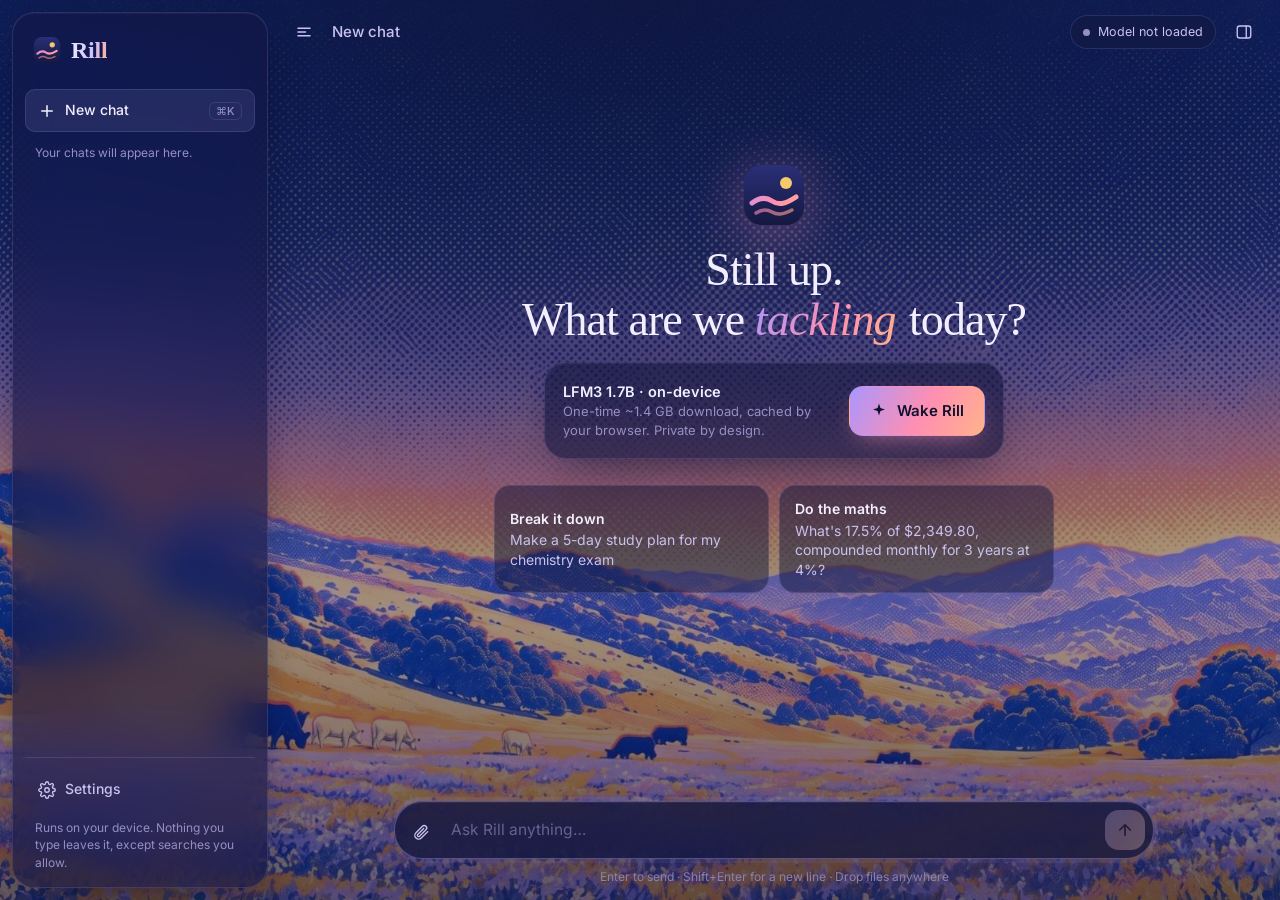
==== index.html @ d11c6b51 "Add Rill: on-device LFM3 agent with sandboxed JS, research, plans, uploads and UI Co-Authored-By: De" ====
<!doctype html>
<html lang="en">
<head>
<meta charset="utf-8">
<meta name="viewport" content="width=device-width, initial-scale=1, viewport-fit=cover">
<meta http-equiv="Content-Security-Policy" content="default-src 'self'; script-src 'self' 'wasm-unsafe-eval'; worker-src 'self' blob:; connect-src 'self' https://huggingface.co https://*.huggingface.co https://*.hf.co https://*.wikipedia.org https://r.jina.ai; img-src 'self' data: blob:; style-src 'self'; font-src 'self'; frame-src 'self'; media-src 'none'; object-src 'none'; base-uri 'self'; form-action 'none'; require-trusted-types-for 'script'; trusted-types default">
<meta name="referrer" content="strict-origin-when-cross-origin">
<meta name="color-scheme" content="dark">
<meta name="theme-color" content="#14163a">
<meta name="description" content="Rill — a calm, private AI agent that runs entirely in your browser on WebGPU.">
<title>Rill</title>
<link rel="icon" href="assets/logo.svg" type="image/svg+xml">
<link rel="preload" href="assets/fonts/inter-latin-wght-normal.woff2" as="font" type="font/woff2" crossorigin>
<link rel="preload" href="assets/fonts/fraunces-latin-wght-normal.woff2" as="font" type="font/woff2" crossorigin>
<link rel="stylesheet" href="css/rill.css">
<script src="js/trusted-types.js"></script>
<script type="module" src="js/app.js"></script>
</head>
<body>
<div class="backdrop" aria-hidden="true"><div class="backdrop-img"></div><div class="backdrop-tint"></div><div class="grain"></div></div>

<div class="shell" id="shell" data-sidebar="open">
  <aside class="sidebar glass" id="sidebar" aria-label="Chats">
    <div class="brand">
      <img src="assets/logo.svg" alt="" width="28" height="28">
      <span class="wordmark">Rill</span>
    </div>
    <button class="btn btn-new" id="newChat" type="button"><span class="i i-plus" aria-hidden="true"></span>New chat<kbd>⌘K</kbd></button>
    <nav class="chat-list" id="chatList" aria-label="Recent chats"></nav>
    <div class="sidebar-foot">
      <button class="btn btn-ghost" id="openSettings" type="button"><span class="i i-gear" aria-hidden="true"></span>Settings</button>
      <p class="privacy-note">Runs on your device. Nothing you type leaves it, except searches you allow.</p>
    </div>
  </aside>
  <div class="scrim" id="scrim" hidden></div>

  <main class="main" id="main">
    <header class="topbar">
      <button class="icon-btn" id="toggleSidebar" type="button" aria-label="Toggle chats" aria-controls="sidebar"><span class="i i-menu" aria-hidden="true"></span></button>
      <h1 class="chat-title" id="chatTitle">New chat</h1>
      <button class="status-pill" id="statusPill" type="button" data-state="idle" aria-live="polite"><span class="dot" aria-hidden="true"></span><span id="statusText">Model not loaded</span></button>
      <button class="icon-btn" id="togglePanel" type="button" aria-label="Plans, files and notes" aria-controls="panel" aria-expanded="false"><span class="i i-panel" aria-hidden="true"></span><span class="badge" id="panelBadge" hidden></span></button>
    </header>

    <section class="thread" id="thread" aria-label="Conversation">
      <div class="thread-inner" id="threadInner" role="log" aria-live="polite" aria-relevant="additions"></div>
    </section>

    <div class="composer-wrap">
      <div class="attachments" id="attachments" aria-label="Attached files"></div>
      <form class="composer glass" id="composer" autocomplete="off">
        <label class="icon-btn attach" title="Attach PDF, text or code">
          <span class="i i-clip" aria-hidden="true"></span><span class="sr-only">Attach files</span>
          <input type="file" id="fileInput" multiple hidden>
        </label>
        <textarea id="input" rows="1" placeholder="Ask Rill anything…" aria-label="Message Rill" maxlength="20000"></textarea>
        <button class="send" id="send" type="submit" aria-label="Send"><span class="i i-up" aria-hidden="true"></span></button>
      </form>
      <p class="composer-hint" id="hint">Enter to send · Shift+Enter for a new line · Drop files anywhere</p>
    </div>
  </main>

  <aside class="panel glass" id="panel" aria-label="Workspace" data-open="false">
    <div class="tabs" role="tablist">
      <button role="tab" class="tab" id="tab-plan" aria-selected="true" aria-controls="pane-plan" type="button">Plan</button>
      <button role="tab" class="tab" id="tab-files" aria-selected="false" aria-controls="pane-files" type="button">Files</button>
      <button role="tab" class="tab" id="tab-notes" aria-selected="false" aria-controls="pane-notes" type="button">Notes</button>
      <button class="icon-btn close-panel" id="closePanel" type="button" aria-label="Close panel"><span class="i i-x" aria-hidden="true"></span></button>
    </div>
    <div class="pane" id="pane-plan" role="tabpanel" aria-labelledby="tab-plan"></div>
    <div class="pane" id="pane-files" role="tabpanel" aria-labelledby="tab-files" hidden></div>
    <div class="pane" id="pane-notes" role="tabpanel" aria-labelledby="tab-notes" hidden></div>
  </aside>
</div>

<div class="dropzone" id="dropzone" hidden><div class="dropzone-card glass"><span class="i i-clip" aria-hidden="true"></span>Drop to add to Rill</div></div>

<dialog class="dialog glass" id="settings" aria-labelledby="settingsTitle">
  <form method="dialog" class="dialog-body" id="settingsForm">
    <h2 id="settingsTitle">Settings</h2>
    <label class="field"><span>What should Rill call you?</span><input name="name" maxlength="40" placeholder="Optional"></label>
    <label class="switch"><input type="checkbox" name="autoRun"><span class="track" aria-hidden="true"></span><span><b>Work through plans on my own</b><small>Rill starts plans automatically and keeps going until done.</small></span></label>
    <label class="switch"><input type="checkbox" name="thinking"><span class="track" aria-hidden="true"></span><span><b>Think before answering</b><small>Slower, sometimes better for tricky questions.</small></span></label>
    <label class="switch"><input type="checkbox" name="webReader"><span class="track" aria-hidden="true"></span><span><b>Web reader</b><small>Lets Rill read any web page via r.jina.ai. Page URLs are sent to that service.</small></span></label>
    <label class="field"><span>Compute</span>
      <select name="device"><option value="auto">Automatic (WebGPU when available)</option><option value="webgpu">WebGPU</option><option value="wasm">CPU (slow)</option></select>
    </label>
    <div class="dialog-actions">
      <button class="btn btn-danger" id="clearData" type="button">Erase all data</button>
      <span class="spacer"></span>
      <button class="btn btn-primary" value="save" type="submit">Done</button>
    </div>
  </form>
</dialog>

<div class="toasts" id="toasts" role="status" aria-live="polite"></div>
</body>
</html>
---- css/rill.css ----
/* Rill — calm, low-blackpoint, colourful.
   Palette pulled from the backdrop: dusk indigo sky, violet haze, peach horizon,
   golden hills, lavender flowers. The darkest value is indigo (#0f1130), never black. */

@font-face { font-family: 'Inter'; src: url('../assets/fonts/inter-latin-wght-normal.woff2') format('woff2'); font-weight: 100 900; font-style: normal; font-display: swap; }
@font-face { font-family: 'Inter'; src: url('../assets/fonts/inter-latin-wght-italic.woff2') format('woff2'); font-weight: 100 900; font-style: italic; font-display: swap; }
@font-face { font-family: 'Fraunces'; src: url('../assets/fonts/fraunces-latin-wght-normal.woff2') format('woff2'); font-weight: 100 900; font-style: normal; font-display: swap; }
@font-face { font-family: 'Fraunces'; src: url('../assets/fonts/fraunces-latin-wght-italic.woff2') format('woff2'); font-weight: 100 900; font-style: italic; font-display: swap; }

:root {
  --ink-0: #0f1130;          /* blackpoint */
  --ink-1: #15183f;
  --ink-2: #1d2152;
  --ink-3: #282c66;
  --line: rgb(196 186 255 / 0.14);
  --line-strong: rgb(196 186 255 / 0.26);
  --text: #f3efff;
  --text-2: #c9c2ee;
  --text-3: #958fc4;
  --violet: #a996ff;
  --lavender: #cdbfff;
  --peach: #ffb38a;
  --gold: #f6c96b;
  --rose: #ff8fb1;
  --mint: #8ee6c4;
  --sky: #7fa8ff;
  --accent: var(--peach);
  --grad: linear-gradient(120deg, var(--violet), var(--rose) 55%, var(--peach));
  --glass: rgb(21 24 63 / 0.62);
  --glass-strong: rgb(21 24 63 / 0.82);
  --blur: 22px;
  --r-sm: 10px; --r: 16px; --r-lg: 22px; --r-xl: 28px;
  --shadow: 0 1px 0 rgb(255 255 255 / 0.05) inset, 0 18px 50px -20px rgb(6 6 30 / 0.7);
  --ease: cubic-bezier(.2, .7, .2, 1);
  --ease-out: cubic-bezier(.16, 1, .3, 1);
  --t-fast: 140ms; --t: 240ms; --t-slow: 420ms;
  --sidebar-w: 268px; --panel-w: 360px;
  --font: 'Inter', ui-sans-serif, system-ui, -apple-system, 'Segoe UI', sans-serif;
  --display: 'Fraunces', ui-serif, Georgia, serif;
  --mono: ui-monospace, 'SF Mono', 'JetBrains Mono', Menlo, Consolas, monospace;
  color-scheme: dark;
}

*, *::before, *::after { box-sizing: border-box; }
html, body { height: 100%; }
body {
  margin: 0; font-family: var(--font); font-size: 15.5px; line-height: 1.6; color: var(--text);
  background: var(--ink-0); -webkit-font-smoothing: antialiased; text-rendering: optimizeLegibility;
  font-feature-settings: 'cv11', 'ss01', 'ss03'; overflow: hidden;
}
::selection { background: rgb(169 150 255 / 0.4); }
:focus-visible { outline: 2px solid var(--lavender); outline-offset: 2px; border-radius: 8px; }
button, input, select, textarea { font: inherit; color: inherit; }
button { cursor: pointer; }
.sr-only { position: absolute; width: 1px; height: 1px; overflow: hidden; clip: rect(0 0 0 0); white-space: nowrap; }
[hidden] { display: none !important; }

/* ---------- Backdrop ---------- */
.backdrop { position: fixed; inset: 0; z-index: 0; overflow: hidden; pointer-events: none; }
.backdrop-img {
  position: absolute; inset: -2%; background: url('../assets/backdrop.webp') center 78% / cover no-repeat;
  transform: scale(1.04); filter: saturate(1.05);
  animation: drift 60s var(--ease) infinite alternate;
}
@media (max-width: 1100px) { .backdrop-img { background-image: url('../assets/backdrop-1100.webp'); } }
.backdrop-tint {
  position: absolute; inset: 0;
  background:
    radial-gradient(120% 70% at 50% 0%, rgb(15 17 48 / 0.82), rgb(15 17 48 / 0.55) 55%, rgb(15 17 48 / 0.2) 100%),
    linear-gradient(to bottom, rgb(15 17 48 / 0.35), rgb(15 17 48 / 0.15) 60%, rgb(15 17 48 / 0.55));
  transition: background var(--t-slow) var(--ease);
}
body.focus .backdrop-tint { background: rgb(15 17 48 / 0.78); }
.grain { position: absolute; inset: 0; opacity: .05; background-image: url("data:image/svg+xml,%3Csvg xmlns='http://www.w3.org/2000/svg' width='160' height='160'%3E%3Cfilter id='n'%3E%3CfeTurbulence baseFrequency='.9' numOctaves='2' stitchTiles='stitch'/%3E%3C/filter%3E%3Crect width='100%25' height='100%25' filter='url(%23n)'/%3E%3C/svg%3E"); mix-blend-mode: overlay; }
@keyframes drift { from { transform: scale(1.04) translate3d(0, 0, 0); } to { transform: scale(1.08) translate3d(-1%, -1%, 0); } }

/* ---------- Glass ---------- */
.glass {
  background: var(--glass); border: 1px solid var(--line);
  -webkit-backdrop-filter: blur(var(--blur)) saturate(1.4); backdrop-filter: blur(var(--blur)) saturate(1.4);
  box-shadow: var(--shadow);
}

/* ---------- Icons (CSS masks, no external requests) ---------- */
.i { display: inline-block; width: 18px; height: 18px; flex: none; background: currentColor; -webkit-mask: var(--m) center / contain no-repeat; mask: var(--m) center / contain no-repeat; }
.i-plus { --m: url("data:image/svg+xml,%3Csvg xmlns='http://www.w3.org/2000/svg' viewBox='0 0 24 24' fill='none' stroke='black' stroke-width='2' stroke-linecap='round'%3E%3Cpath d='M12 5v14M5 12h14'/%3E%3C/svg%3E"); }
.i-gear { --m: url("data:image/svg+xml,%3Csvg xmlns='http://www.w3.org/2000/svg' viewBox='0 0 24 24' fill='none' stroke='black' stroke-width='1.8' stroke-linecap='round' stroke-linejoin='round'%3E%3Ccircle cx='12' cy='12' r='3'/%3E%3Cpath d='M19.4 15a1.7 1.7 0 0 0 .3 1.8l.1.1a2 2 0 1 1-2.8 2.8l-.1-.1a1.7 1.7 0 0 0-1.8-.3 1.7 1.7 0 0 0-1 1.5V21a2 2 0 1 1-4 0v-.1a1.7 1.7 0 0 0-1.1-1.5 1.7 1.7 0 0 0-1.8.3l-.1.1a2 2 0 1 1-2.8-2.8l.1-.1a1.7 1.7 0 0 0 .3-1.8 1.7 1.7 0 0 0-1.5-1H3a2 2 0 1 1 0-4h.1a1.7 1.7 0 0 0 1.5-1.1 1.7 1.7 0 0 0-.3-1.8l-.1-.1a2 2 0 1 1 2.8-2.8l.1.1a1.7 1.7 0 0 0 1.8.3H9a1.7 1.7 0 0 0 1-1.5V3a2 2 0 1 1 4 0v.1a1.7 1.7 0 0 0 1 1.5 1.7 1.7 0 0 0 1.8-.3l.1-.1a2 2 0 1 1 2.8 2.8l-.1.1a1.7 1.7 0 0 0-.3 1.8V9a1.7 1.7 0 0 0 1.5 1H21a2 2 0 1 1 0 4h-.1a1.7 1.7 0 0 0-1.5 1z'/%3E%3C/svg%3E"); }
.i-menu { --m: url("data:image/svg+xml,%3Csvg xmlns='http://www.w3.org/2000/svg' viewBox='0 0 24 24' fill='none' stroke='black' stroke-width='2' stroke-linecap='round'%3E%3Cpath d='M4 7h16M4 12h10M4 17h16'/%3E%3C/svg%3E"); }
.i-panel { --m: url("data:image/svg+xml,%3Csvg xmlns='http://www.w3.org/2000/svg' viewBox='0 0 24 24' fill='none' stroke='black' stroke-width='1.8' stroke-linecap='round' stroke-linejoin='round'%3E%3Crect x='3' y='4' width='18' height='16' rx='3'/%3E%3Cpath d='M15 4v16'/%3E%3C/svg%3E"); }
.i-clip { --m: url("data:image/svg+xml,%3Csvg xmlns='http://www.w3.org/2000/svg' viewBox='0 0 24 24' fill='none' stroke='black' stroke-width='1.8' stroke-linecap='round' stroke-linejoin='round'%3E%3Cpath d='M21 11.5l-8.6 8.6a5 5 0 0 1-7.1-7.1l8.6-8.6a3.3 3.3 0 0 1 4.7 4.7L10 17.7a1.7 1.7 0 0 1-2.4-2.4l8-8'/%3E%3C/svg%3E"); }
.i-up { --m: url("data:image/svg+xml,%3Csvg xmlns='http://www.w3.org/2000/svg' viewBox='0 0 24 24' fill='none' stroke='black' stroke-width='2.2' stroke-linecap='round' stroke-linejoin='round'%3E%3Cpath d='M12 19V5M5 12l7-7 7 7'/%3E%3C/svg%3E"); }
.i-stop { --m: url("data:image/svg+xml,%3Csvg xmlns='http://www.w3.org/2000/svg' viewBox='0 0 24 24'%3E%3Crect x='6' y='6' width='12' height='12' rx='2.5'/%3E%3C/svg%3E"); }
.i-x { --m: url("data:image/svg+xml,%3Csvg xmlns='http://www.w3.org/2000/svg' viewBox='0 0 24 24' fill='none' stroke='black' stroke-width='2' stroke-linecap='round'%3E%3Cpath d='M6 6l12 12M18 6L6 18'/%3E%3C/svg%3E"); }
.i-check { --m: url("data:image/svg+xml,%3Csvg xmlns='http://www.w3.org/2000/svg' viewBox='0 0 24 24' fill='none' stroke='black' stroke-width='2.6' stroke-linecap='round' stroke-linejoin='round'%3E%3Cpath d='M5 12.5l4.5 4.5L19 7.5'/%3E%3C/svg%3E"); }
.i-file { --m: url("data:image/svg+xml,%3Csvg xmlns='http://www.w3.org/2000/svg' viewBox='0 0 24 24' fill='none' stroke='black' stroke-width='1.8' stroke-linejoin='round'%3E%3Cpath d='M14 3H7a2 2 0 0 0-2 2v14a2 2 0 0 0 2 2h10a2 2 0 0 0 2-2V8z'/%3E%3Cpath d='M14 3v5h5'/%3E%3C/svg%3E"); }
.i-play { --m: url("data:image/svg+xml,%3Csvg xmlns='http://www.w3.org/2000/svg' viewBox='0 0 24 24'%3E%3Cpath d='M8 5.5v13a1 1 0 0 0 1.5.9l10-6.5a1 1 0 0 0 0-1.7l-10-6.5A1 1 0 0 0 8 5.5z'/%3E%3C/svg%3E"); }
.i-pause { --m: url("data:image/svg+xml,%3Csvg xmlns='http://www.w3.org/2000/svg' viewBox='0 0 24 24'%3E%3Crect x='6' y='5' width='4' height='14' rx='1.2'/%3E%3Crect x='14' y='5' width='4' height='14' rx='1.2'/%3E%3C/svg%3E"); }
.i-trash { --m: url("data:image/svg+xml,%3Csvg xmlns='http://www.w3.org/2000/svg' viewBox='0 0 24 24' fill='none' stroke='black' stroke-width='1.8' stroke-linecap='round' stroke-linejoin='round'%3E%3Cpath d='M4 7h16M10 11v6M14 11v6M6 7l1 12a2 2 0 0 0 2 2h6a2 2 0 0 0 2-2l1-12M9 7V4h6v3'/%3E%3C/svg%3E"); }
.i-spark { --m: url("data:image/svg+xml,%3Csvg xmlns='http://www.w3.org/2000/svg' viewBox='0 0 24 24'%3E%3Cpath d='M12 2l1.9 6.1L20 10l-6.1 1.9L12 18l-1.9-6.1L4 10l6.1-1.9z'/%3E%3C/svg%3E"); }

/* ---------- Shell layout ---------- */
.shell {
  position: relative; z-index: 1; height: 100dvh; display: grid;
  grid-template-columns: var(--sidebar-w) minmax(0, 1fr) 0;
  transition: grid-template-columns var(--t-slow) var(--ease-out);
}
.shell[data-sidebar="closed"] { grid-template-columns: 0 minmax(0, 1fr) 0; }
.shell[data-panel="open"] { grid-template-columns: var(--sidebar-w) minmax(0, 1fr) var(--panel-w); }
.shell[data-sidebar="closed"][data-panel="open"] { grid-template-columns: 0 minmax(0, 1fr) var(--panel-w); }

/* ---------- Sidebar ---------- */
.sidebar {
  margin: 12px 0 12px 12px; border-radius: var(--r-lg); display: flex; flex-direction: column; gap: 10px;
  padding: 16px 12px; min-width: 0; overflow: hidden;
  transition: opacity var(--t) var(--ease), transform var(--t-slow) var(--ease-out), margin var(--t-slow) var(--ease-out);
}
.shell[data-sidebar="closed"] .sidebar { opacity: 0; transform: translateX(-24px); pointer-events: none; margin-left: 0; }
.brand { display: flex; align-items: center; gap: 10px; padding: 2px 8px 10px; }
.wordmark { font-family: var(--display); font-weight: 560; font-size: 24px; letter-spacing: -.01em; font-variation-settings: 'SOFT' 100, 'WONK' 0;
  background: linear-gradient(100deg, var(--text), var(--lavender) 60%, var(--peach)); -webkit-background-clip: text; background-clip: text; color: transparent; }
.chat-list { flex: 1; overflow-y: auto; display: flex; flex-direction: column; gap: 2px; margin: 0 -4px; padding: 0 4px; scrollbar-width: thin; }
.chat-group { font-size: 11.5px; letter-spacing: .08em; text-transform: uppercase; color: var(--text-3); padding: 14px 10px 6px; }
.chat-item {
  display: flex; align-items: center; gap: 8px; width: 100%; border: 0; background: transparent; text-align: left;
  padding: 8px 10px; border-radius: var(--r-sm); color: var(--text-2); font-size: 14px;
  transition: background var(--t-fast) var(--ease), color var(--t-fast) var(--ease), transform var(--t-fast) var(--ease);
  animation: rise var(--t-slow) var(--ease-out) both;
}
.chat-item:hover { background: rgb(205 191 255 / 0.08); color: var(--text); }
.chat-item[aria-current="page"] { background: rgb(205 191 255 / 0.13); color: var(--text); }
.chat-item .label { flex: 1; min-width: 0; overflow: hidden; text-overflow: ellipsis; white-space: nowrap; }
.chat-item .del { opacity: 0; border: 0; background: none; color: var(--text-3); padding: 2px; border-radius: 6px; transition: opacity var(--t-fast), color var(--t-fast); }
.chat-item:hover .del, .chat-item:focus-within .del { opacity: 1; }
.chat-item .del:hover { color: var(--rose); }
.chat-item .running { width: 7px; height: 7px; border-radius: 50%; background: var(--peach); box-shadow: 0 0 0 0 var(--peach); animation: pulse 1.6s infinite; }
.sidebar-foot { border-top: 1px solid var(--line); padding-top: 10px; display: flex; flex-direction: column; gap: 6px; }
.privacy-note { margin: 2px 10px 0; font-size: 12px; line-height: 1.45; color: var(--text-3); }

/* ---------- Buttons ---------- */
.btn {
  display: inline-flex; align-items: center; gap: 9px; border-radius: var(--r-sm); border: 1px solid transparent;
  padding: 9px 12px; font-size: 14px; font-weight: 500; background: transparent; color: var(--text);
  transition: background var(--t-fast) var(--ease), border-color var(--t-fast) var(--ease), transform var(--t-fast) var(--ease), box-shadow var(--t) var(--ease), color var(--t-fast);
}
.btn:active { transform: scale(.98); }
.btn-new { background: rgb(205 191 255 / 0.1); border-color: var(--line); }
.btn-new:hover { background: rgb(205 191 255 / 0.16); border-color: var(--line-strong); }
.btn-new kbd { margin-left: auto; font: 500 11px var(--font); color: var(--text-3); border: 1px solid var(--line); border-radius: 6px; padding: 1px 6px; }
.btn-ghost { color: var(--text-2); }
.btn-ghost:hover { background: rgb(205 191 255 / 0.08); color: var(--text); }
.btn-primary { background: var(--grad); color: var(--ink-0); font-weight: 600; box-shadow: 0 8px 24px -10px rgb(255 143 177 / 0.7); }
.btn-primary:hover { box-shadow: 0 10px 30px -8px rgb(255 143 177 / 0.85); transform: translateY(-1px); }
.btn-soft { background: rgb(205 191 255 / 0.1); border-color: var(--line); color: var(--text); }
.btn-soft:hover { background: rgb(205 191 255 / 0.18); }
.btn-danger { color: var(--rose); border-color: rgb(255 143 177 / 0.3); }
.btn-danger:hover { background: rgb(255 143 177 / 0.12); }
.btn-lg { padding: 12px 20px; font-size: 15px; border-radius: 14px; }
.icon-btn {
  display: inline-grid; place-items: center; width: 36px; height: 36px; border-radius: 11px; border: 0; background: transparent; color: var(--text-2);
  position: relative; transition: background var(--t-fast) var(--ease), color var(--t-fast) var(--ease), transform var(--t-fast);
}
.icon-btn:hover { background: rgb(205 191 255 / 0.1); color: var(--text); }
.icon-btn:active { transform: scale(.94); }
.badge { position: absolute; top: 5px; right: 5px; width: 8px; height: 8px; border-radius: 50%; background: var(--peach); box-shadow: 0 0 0 2px var(--ink-1); animation: pop var(--t-slow) var(--ease-out); }

/* ---------- Main ---------- */
.main { position: relative; display: flex; flex-direction: column; min-width: 0; height: 100dvh; }
.topbar { display: flex; align-items: center; gap: 10px; padding: 14px 18px 8px; }
.chat-title { flex: 1; min-width: 0; margin: 0; font: 500 15px/1.3 var(--font); color: var(--text-2); overflow: hidden; text-overflow: ellipsis; white-space: nowrap; transition: color var(--t); }
.status-pill {
  display: inline-flex; align-items: center; gap: 8px; padding: 6px 12px; border-radius: 999px; font-size: 12.5px; color: var(--text-2);
  background: rgb(21 24 63 / 0.55); border: 1px solid var(--line); -webkit-backdrop-filter: blur(12px); backdrop-filter: blur(12px);
  transition: color var(--t), border-color var(--t), background var(--t);
}
.status-pill:hover { border-color: var(--line-strong); color: var(--text); }
.status-pill .dot { width: 7px; height: 7px; border-radius: 50%; background: var(--text-3); transition: background var(--t); }
.status-pill[data-state="loading"] .dot { background: var(--gold); animation: pulse 1.4s infinite; }
.status-pill[data-state="ready"] .dot { background: var(--mint); }
.status-pill[data-state="busy"] .dot { background: var(--peach); animation: pulse 1.2s infinite; }
.status-pill[data-state="error"] .dot { background: var(--rose); }

.thread { flex: 1; overflow-y: auto; scroll-behavior: smooth; scrollbar-width: thin; scrollbar-color: rgb(205 191 255 / 0.2) transparent; mask-image: linear-gradient(to bottom, transparent, #000 24px, #000 calc(100% - 24px), transparent); }
.thread-inner { max-width: 760px; margin: 0 auto; padding: 24px 22px 40px; display: flex; flex-direction: column; gap: 22px; }

/* ---------- Welcome ---------- */
.welcome { display: flex; flex-direction: column; align-items: center; text-align: center; padding: 9vh 0 2vh; gap: 18px; animation: rise var(--t-slow) var(--ease-out) both; }
.welcome .logo-big { width: 64px; height: 64px; filter: drop-shadow(0 10px 30px rgb(255 143 177 / 0.45)); animation: float 7s ease-in-out infinite; }
.welcome h2 { margin: 0; font: 400 clamp(32px, 5vw, 46px)/1.08 var(--display); letter-spacing: -.02em; font-variation-settings: 'SOFT' 100, 'opsz' 96; }
.welcome h2 em { font-style: italic; background: var(--grad); -webkit-background-clip: text; background-clip: text; color: transparent; padding-right: .06em; }
.welcome .sub { margin: 0; color: var(--text-2); max-width: 460px; font-size: 16px; }
.load-card { width: min(100%, 460px); padding: 18px; border-radius: var(--r-lg); text-align: left; display: flex; flex-direction: column; gap: 12px; animation: rise var(--t-slow) var(--ease-out) 80ms both; }
.load-row { display: flex; align-items: center; gap: 12px; }
.load-meta { flex: 1; min-width: 0; font-size: 13px; color: var(--text-3); line-height: 1.45; }
.load-meta b { display: block; color: var(--text); font-weight: 600; font-size: 14.5px; }
.progress { height: 6px; border-radius: 99px; background: rgb(205 191 255 / 0.12); overflow: hidden; }
.progress > i { display: block; height: 100%; width: var(--p, 0%); background: var(--grad); border-radius: inherit; transition: width var(--t) var(--ease); box-shadow: 0 0 12px rgb(255 179 138 / 0.6); }
.load-note { font-size: 12.5px; color: var(--text-3); margin: 0; }
.load-note.warn { color: var(--gold); }
.suggestions { display: grid; grid-template-columns: repeat(2, minmax(0, 1fr)); gap: 10px; width: min(100%, 560px); margin-top: 8px; }
.suggestion {
  text-align: left; padding: 13px 15px; border-radius: var(--r); border: 1px solid var(--line); background: rgb(21 24 63 / 0.5);
  -webkit-backdrop-filter: blur(14px); backdrop-filter: blur(14px); font-size: 14px; color: var(--text-2); line-height: 1.4;
  transition: transform var(--t) var(--ease-out), border-color var(--t), background var(--t), color var(--t);
  animation: rise var(--t-slow) var(--ease-out) both;
}
.suggestion b { display: block; color: var(--text); font-weight: 600; margin-bottom: 2px; }
.suggestion:hover { transform: translateY(-2px); border-color: var(--line-strong); background: rgb(29 33 82 / 0.7); color: var(--text); }
.suggestion:nth-child(1) { animation-delay: 120ms; } .suggestion:nth-child(2) { animation-delay: 170ms; }
.suggestion:nth-child(3) { animation-delay: 220ms; } .suggestion:nth-child(4) { animation-delay: 270ms; }

/* ---------- Messages ---------- */
.msg { display: flex; flex-direction: column; gap: 6px; animation: rise var(--t-slow) var(--ease-out) both; }
.msg-user { align-items: flex-end; }
.msg-user .bubble {
  max-width: min(85%, 560px); padding: 11px 16px; border-radius: 20px 20px 6px 20px; background: linear-gradient(135deg, rgb(169 150 255 / 0.32), rgb(255 143 177 / 0.22));
  border: 1px solid rgb(205 191 255 / 0.22); white-space: pre-wrap; overflow-wrap: anywhere; -webkit-backdrop-filter: blur(14px); backdrop-filter: blur(14px);
}
.msg-files { display: flex; flex-wrap: wrap; gap: 6px; justify-content: flex-end; }
.msg-assistant .body { padding: 14px 18px; border-radius: 6px 20px 20px 20px; background: var(--glass); border: 1px solid var(--line);
  -webkit-backdrop-filter: blur(var(--blur)) saturate(1.3); backdrop-filter: blur(var(--blur)) saturate(1.3); overflow-wrap: anywhere; transition: border-color var(--t); }
.msg-assistant.streaming .body { border-color: rgb(205 191 255 / 0.22); }
.msg-assistant .body:empty { display: none; }
.msg-meta { display: flex; align-items: center; gap: 10px; font-size: 12px; color: var(--text-3); padding-left: 4px; opacity: 0; transition: opacity var(--t); }
.msg:hover .msg-meta, .msg-meta:focus-within { opacity: 1; }
.msg-meta button { border: 0; background: none; color: inherit; padding: 2px 6px; border-radius: 6px; font-size: 12px; transition: background var(--t-fast), color var(--t-fast); }
.msg-meta button:hover { color: var(--text); background: rgb(205 191 255 / 0.1); }
.typing { display: inline-flex; gap: 5px; padding: 6px 2px; }
.typing i { width: 6px; height: 6px; border-radius: 50%; background: var(--lavender); animation: blink 1.2s infinite both; }
.typing i:nth-child(2) { animation-delay: .15s; } .typing i:nth-child(3) { animation-delay: .3s; }
.prefill { font-size: 12.5px; color: var(--text-3); display: flex; align-items: center; gap: 8px; }
.prefill .progress { width: 120px; height: 4px; }
.caret::after { content: ''; display: inline-block; width: 7px; height: 1.05em; margin-left: 2px; vertical-align: -0.15em; border-radius: 2px; background: var(--peach); animation: caret 1s steps(2) infinite; }

.thinking { border-left: 2px solid rgb(205 191 255 / 0.3); padding: 2px 0 2px 12px; margin: 0 0 4px 4px; color: var(--text-3); font-size: 13.5px; }
.thinking summary { cursor: pointer; list-style: none; font-weight: 500; color: var(--text-2); transition: color var(--t-fast); }
.thinking summary::-webkit-details-marker { display: none; }
.thinking summary:hover { color: var(--text); }
.thinking .thought { white-space: pre-wrap; margin-top: 6px; max-height: 260px; overflow-y: auto; }

/* Tool chips */
.tool { align-self: flex-start; max-width: 100%; margin-left: 4px; animation: rise var(--t) var(--ease-out) both; }
.tool > summary {
  display: inline-flex; align-items: center; gap: 8px; padding: 6px 12px 6px 9px; border-radius: 999px; cursor: pointer; list-style: none;
  font-size: 13px; color: var(--text-2); background: rgb(21 24 63 / 0.55); border: 1px solid var(--line);
  -webkit-backdrop-filter: blur(12px); backdrop-filter: blur(12px); transition: border-color var(--t-fast), color var(--t-fast), background var(--t-fast);
}
.tool > summary::-webkit-details-marker { display: none; }
.tool > summary:hover { color: var(--text); border-color: var(--line-strong); }
.tool .ti { width: 20px; height: 20px; border-radius: 50%; display: grid; place-items: center; background: rgb(205 191 255 / 0.14); color: var(--lavender); }
.tool .ti .i { width: 12px; height: 12px; }
.tool.running .ti { background: none; border: 2px solid rgb(205 191 255 / 0.2); border-top-color: var(--peach); animation: spin .9s linear infinite; }
.tool.running .ti .i { display: none; }
.tool.error .ti { background: rgb(255 143 177 / 0.16); color: var(--rose); }
.tool .tool-arg { color: var(--text-3); max-width: 320px; overflow: hidden; text-overflow: ellipsis; white-space: nowrap; }
.tool-detail { margin-top: 8px; padding: 12px 14px; border-radius: var(--r); background: var(--glass-strong); border: 1px solid var(--line); font-size: 13px; animation: rise var(--t) var(--ease-out); }
.tool-detail pre { margin: 0; white-space: pre-wrap; overflow-wrap: anywhere; font: 12.5px/1.55 var(--mono); color: var(--text-2); max-height: 280px; overflow-y: auto; }
.tool-detail .label { font-size: 11px; letter-spacing: .08em; text-transform: uppercase; color: var(--text-3); margin: 8px 0 4px; }
.tool-detail .label:first-child { margin-top: 0; }
.sources { display: flex; flex-wrap: wrap; gap: 6px; margin-top: 4px; }
.source { display: inline-flex; align-items: center; gap: 6px; font-size: 12.5px; padding: 4px 10px; border-radius: 999px; color: var(--text-2); background: rgb(205 191 255 / 0.08); border: 1px solid var(--line); text-decoration: none; transition: background var(--t-fast), color var(--t-fast); }
.source:hover { background: rgb(205 191 255 / 0.16); color: var(--text); }

/* Inline plan card in thread */
.plan-card { border-radius: var(--r-lg); padding: 16px 18px; display: flex; flex-direction: column; gap: 10px; animation: rise var(--t-slow) var(--ease-out) both; }
.plan-card header { display: flex; align-items: center; gap: 12px; }
.plan-card h3 { margin: 0; font: 500 18px/1.25 var(--display); letter-spacing: -.01em; flex: 1; }
.plan-card .actions { display: flex; gap: 8px; flex-wrap: wrap; }

/* ---------- Markdown ---------- */
.md > :first-child { margin-top: 0; } .md > :last-child { margin-bottom: 0; }
.md p { margin: 0 0 .8em; }
.md-h { font-family: var(--display); font-weight: 500; letter-spacing: -.01em; line-height: 1.25; margin: 1.2em 0 .5em; font-variation-settings: 'SOFT' 50; }
h2.md-h { font-size: 1.45em; } h3.md-h { font-size: 1.22em; } h4.md-h, h5.md-h, h6.md-h { font-size: 1.05em; font-family: var(--font); font-weight: 650; }
.md strong { font-weight: 650; color: #fff; }
.md em { color: var(--lavender); }
.md ul, .md ol { margin: 0 0 .8em; padding-left: 1.35em; }
.md li { margin: .25em 0; }
.md li::marker { color: var(--violet); }
.md-task { list-style: none; margin-left: -1.35em; display: flex; gap: 10px; align-items: flex-start; }
.md-check { flex: none; width: 17px; height: 17px; border-radius: 6px; border: 1.5px solid var(--violet); margin-top: .22em; transition: background var(--t), border-color var(--t); }
.md-task.done .md-check { background: var(--mint) center / 12px no-repeat url("data:image/svg+xml,%3Csvg xmlns='http://www.w3.org/2000/svg' viewBox='0 0 24 24' fill='none' stroke='%230f1130' stroke-width='3.2' stroke-linecap='round' stroke-linejoin='round'%3E%3Cpath d='M5 12.5l4.5 4.5L19 7.5'/%3E%3C/svg%3E"); border-color: var(--mint); }
.md-task.done > span:last-child { color: var(--text-3); text-decoration: line-through; text-decoration-color: rgb(205 191 255 / 0.4); }
.md-link { color: var(--peach); text-decoration: underline; text-decoration-color: rgb(255 179 138 / 0.4); text-underline-offset: 3px; transition: text-decoration-color var(--t-fast); }
.md-link:hover { text-decoration-color: var(--peach); }
.md-code { font: .88em var(--mono); background: rgb(205 191 255 / 0.12); padding: .12em .4em; border-radius: 6px; color: var(--lavender); }
.md blockquote { margin: 0 0 .8em; padding: .2em 0 .2em 1em; border-left: 3px solid var(--violet); color: var(--text-2); }
.md hr { border: 0; height: 1px; background: var(--line-strong); margin: 1.2em 0; }
.md-pre { margin: 0 0 .9em; border-radius: var(--r); overflow: hidden; background: rgb(12 14 40 / 0.72); border: 1px solid var(--line); }
.md-pre-bar { display: flex; align-items: center; justify-content: space-between; padding: 6px 8px 6px 14px; font-size: 12px; color: var(--text-3); border-bottom: 1px solid var(--line); }
.md-copy { border: 0; background: none; color: var(--text-3); font-size: 12px; padding: 3px 8px; border-radius: 6px; transition: background var(--t-fast), color var(--t-fast); }
.md-copy:hover { background: rgb(205 191 255 / 0.12); color: var(--text); }
.md-pre pre { margin: 0; padding: 12px 14px; overflow-x: auto; font: 13px/1.6 var(--mono); color: #e5defc; }
.md-table-wrap { overflow-x: auto; margin: 0 0 .9em; border-radius: var(--r-sm); border: 1px solid var(--line); }
.md-table { border-collapse: collapse; width: 100%; font-size: 14px; }
.md-table th, .md-table td { padding: 8px 12px; text-align: left; border-bottom: 1px solid var(--line); }
.md-table th { font-weight: 600; background: rgb(205 191 255 / 0.07); }
.md-table tr:last-child td { border-bottom: 0; }

/* ---------- Composer ---------- */
.composer-wrap { padding: 6px 22px 14px; max-width: 804px; width: 100%; margin: 0 auto; }
.composer {
  display: flex; align-items: flex-end; gap: 6px; padding: 8px; border-radius: var(--r-xl);
  transition: border-color var(--t) var(--ease), box-shadow var(--t-slow) var(--ease), background var(--t);
}
.composer:focus-within { border-color: rgb(205 191 255 / 0.32); box-shadow: var(--shadow), 0 0 0 4px rgb(169 150 255 / 0.1), 0 20px 60px -24px rgb(255 143 177 / 0.45); background: var(--glass-strong); }
.composer textarea {
  flex: 1; resize: none; border: 0; outline: 0; background: transparent; padding: 8px 6px; min-height: 40px; max-height: 220px;
  font-size: 15.5px; line-height: 1.5; color: var(--text);
}
.composer textarea::placeholder { color: var(--text-3); transition: color var(--t); }
.composer textarea:focus::placeholder { color: rgb(149 143 196 / 0.6); }
.composer .attach { cursor: pointer; }
.send {
  width: 40px; height: 40px; flex: none; border-radius: 14px; border: 0; display: grid; place-items: center; color: var(--ink-0);
  background: var(--grad); box-shadow: 0 6px 18px -8px rgb(255 143 177 / 0.8);
  transition: transform var(--t-fast) var(--ease), opacity var(--t), filter var(--t), box-shadow var(--t);
}
.send:hover { transform: translateY(-1px); box-shadow: 0 10px 24px -8px rgb(255 143 177 / 0.9); }
.send:active { transform: scale(.94); }
.send:disabled { opacity: .35; filter: grayscale(.6); cursor: default; transform: none; box-shadow: none; }
.send.stop { background: rgb(205 191 255 / 0.9); }
.composer-hint { margin: 8px 0 0; text-align: center; font-size: 12px; color: var(--text-3); transition: opacity var(--t); }
.attachments { display: flex; flex-wrap: wrap; gap: 8px; margin-bottom: 8px; }
.attachments:empty { display: none; }
.file-chip {
  display: inline-flex; align-items: center; gap: 8px; max-width: 260px; padding: 6px 8px 6px 10px; border-radius: 12px; font-size: 13px;
  background: var(--glass-strong); border: 1px solid var(--line); animation: pop var(--t) var(--ease-out);
}
.file-chip .name { overflow: hidden; text-overflow: ellipsis; white-space: nowrap; }
.file-chip .meta { color: var(--text-3); font-size: 12px; white-space: nowrap; }
.file-chip button { border: 0; background: none; color: var(--text-3); padding: 2px; border-radius: 6px; display: grid; transition: color var(--t-fast); }
.file-chip button:hover { color: var(--rose); }
.file-chip.loading { opacity: .7; }
.file-chip.loading .i-file { animation: pulse 1.2s infinite; }

/* ---------- Panel ---------- */
.panel {
  margin: 12px 12px 12px 0; border-radius: var(--r-lg); display: flex; flex-direction: column; min-width: 0; overflow: hidden;
  opacity: 0; transform: translateX(24px); pointer-events: none;
  transition: opacity var(--t) var(--ease), transform var(--t-slow) var(--ease-out);
}
.shell[data-panel="open"] .panel { opacity: 1; transform: none; pointer-events: auto; }
.tabs { display: flex; align-items: center; gap: 2px; padding: 10px 10px 0; border-bottom: 1px solid var(--line); }
.tab {
  position: relative; border: 0; background: none; padding: 9px 12px 11px; font-size: 14px; font-weight: 500; color: var(--text-3);
  transition: color var(--t-fast);
}
.tab::after { content: ''; position: absolute; left: 12px; right: 12px; bottom: -1px; height: 2px; border-radius: 2px; background: var(--grad); transform: scaleX(0); transition: transform var(--t) var(--ease-out); }
.tab:hover { color: var(--text-2); }
.tab[aria-selected="true"] { color: var(--text); }
.tab[aria-selected="true"]::after { transform: scaleX(1); }
.close-panel { margin-left: auto; }
.pane { flex: 1; overflow-y: auto; padding: 16px; animation: fade var(--t) var(--ease); scrollbar-width: thin; }
.empty { color: var(--text-3); font-size: 14px; text-align: center; padding: 40px 12px; line-height: 1.5; }
.empty .i { width: 28px; height: 28px; display: block; margin: 0 auto 10px; opacity: .6; }

/* Plan view */
.plan-head { display: flex; align-items: center; gap: 14px; margin-bottom: 14px; }
.ring { --p: 0; width: 52px; height: 52px; flex: none; border-radius: 50%; display: grid; place-items: center;
  background: conic-gradient(var(--peach) calc(var(--p) * 1%), rgb(205 191 255 / 0.14) 0); transition: --p var(--t-slow) var(--ease); position: relative; }
.ring::before { content: ''; position: absolute; inset: 5px; border-radius: 50%; background: var(--ink-1); }
.ring span { position: relative; font-size: 12.5px; font-weight: 600; font-variant-numeric: tabular-nums; }
@property --p { syntax: '<number>'; inherits: false; initial-value: 0; }
.plan-head h3 { margin: 0; font: 500 18px/1.25 var(--display); letter-spacing: -.01em; }
.plan-head p { margin: 2px 0 0; font-size: 13px; color: var(--text-3); }
.plan-controls { display: flex; gap: 8px; margin-bottom: 14px; flex-wrap: wrap; }
.plan-controls .btn { padding: 7px 12px; font-size: 13px; }
.steps { list-style: none; margin: 0; padding: 0; display: flex; flex-direction: column; gap: 4px; position: relative; }
.step { position: relative; display: grid; grid-template-columns: 22px 1fr; gap: 12px; padding: 10px 10px; border-radius: var(--r-sm); transition: background var(--t); }
.step::before { content: ''; position: absolute; left: 20px; top: 34px; bottom: -6px; width: 2px; background: var(--line); border-radius: 2px; }
.step:last-child::before { display: none; }
.step.done::before { background: linear-gradient(var(--mint), rgb(142 230 196 / 0.3)); }
.step.active { background: rgb(205 191 255 / 0.07); }
.step-dot { width: 22px; height: 22px; border-radius: 50%; border: 2px solid var(--line-strong); display: grid; place-items: center; color: var(--ink-0);
  transition: background var(--t) var(--ease), border-color var(--t) var(--ease), transform var(--t) var(--ease-out); z-index: 1; background: var(--ink-1); }
.step-dot .i { width: 12px; height: 12px; opacity: 0; transform: scale(.4); transition: opacity var(--t), transform var(--t-slow) var(--ease-out); }
.step.done .step-dot { background: var(--mint); border-color: var(--mint); animation: pop var(--t-slow) var(--ease-out); }
.step.done .step-dot .i { opacity: 1; transform: none; }
.step.active .step-dot { border-color: var(--peach); border-top-color: transparent; animation: spin 1s linear infinite; }
.step-text { font-size: 14px; line-height: 1.45; padding-top: 1px; }
.step.done .step-text > .t { color: var(--text-2); }
.step-result { margin-top: 6px; font-size: 13px; color: var(--text-2); }
.step-result summary { cursor: pointer; color: var(--text-3); font-size: 12.5px; list-style: none; transition: color var(--t-fast); }
.step-result summary::-webkit-details-marker { display: none; }
.step-result summary:hover { color: var(--text); }
.step-result .md { margin-top: 6px; padding: 10px 12px; border-radius: var(--r-sm); background: rgb(12 14 40 / 0.45); font-size: 13.5px; }
.plan-picker { display: flex; flex-direction: column; gap: 6px; margin-top: 18px; border-top: 1px solid var(--line); padding-top: 14px; }
.plan-picker h4 { margin: 0 0 4px; font-size: 11.5px; letter-spacing: .08em; text-transform: uppercase; color: var(--text-3); font-weight: 600; }

/* Files / notes lists */
.list { display: flex; flex-direction: column; gap: 8px; }
.card { padding: 12px 14px; border-radius: var(--r); background: rgb(12 14 40 / 0.4); border: 1px solid var(--line); transition: border-color var(--t), background var(--t); animation: rise var(--t) var(--ease-out) both; }
.card:hover { border-color: var(--line-strong); }
.card-head { display: flex; align-items: center; gap: 10px; }
.card-head .title { flex: 1; min-width: 0; font-weight: 550; font-size: 14px; overflow: hidden; text-overflow: ellipsis; white-space: nowrap; }
.card .meta { font-size: 12px; color: var(--text-3); }
.card .md { font-size: 13.5px; margin-top: 8px; max-height: 220px; overflow-y: auto; }
.card .icon-btn { width: 28px; height: 28px; }

/* ---------- Dialog ---------- */
.dialog { border-radius: var(--r-xl); padding: 0; width: min(92vw, 480px); color: var(--text); background: var(--glass-strong); }
.dialog[open] { animation: dialog-in var(--t-slow) var(--ease-out); }
.dialog::backdrop { background: rgb(15 17 48 / 0.55); -webkit-backdrop-filter: blur(6px); backdrop-filter: blur(6px); animation: fade var(--t) var(--ease); }
.dialog-body { padding: 24px; display: flex; flex-direction: column; gap: 16px; }
.dialog h2 { margin: 0 0 4px; font: 500 24px/1.2 var(--display); letter-spacing: -.01em; }
.field { display: flex; flex-direction: column; gap: 6px; font-size: 13.5px; color: var(--text-2); }
.field input, .field select { padding: 10px 12px; border-radius: 12px; border: 1px solid var(--line); background: rgb(12 14 40 / 0.5); color: var(--text); outline: 0; transition: border-color var(--t-fast), box-shadow var(--t); }
.field input:focus, .field select:focus { border-color: var(--violet); box-shadow: 0 0 0 3px rgb(169 150 255 / 0.18); }
.switch { display: grid; grid-template-columns: 40px 1fr; gap: 12px; align-items: start; cursor: pointer; font-size: 14px; }
.switch input { position: absolute; opacity: 0; pointer-events: none; }
.switch .track { width: 40px; height: 24px; border-radius: 99px; background: rgb(205 191 255 / 0.18); position: relative; transition: background var(--t) var(--ease); margin-top: 1px; }
.switch .track::after { content: ''; position: absolute; top: 3px; left: 3px; width: 18px; height: 18px; border-radius: 50%; background: var(--text); transition: transform var(--t) var(--ease-out); box-shadow: 0 2px 6px rgb(0 0 0 / 0.3); }
.switch input:checked + .track { background: linear-gradient(120deg, var(--violet), var(--rose)); }
.switch input:checked + .track::after { transform: translateX(16px); }
.switch input:focus-visible + .track { outline: 2px solid var(--lavender); outline-offset: 2px; }
.switch b { font-weight: 550; display: block; }
.switch small { display: block; color: var(--text-3); font-size: 12.5px; line-height: 1.4; margin-top: 2px; }
.dialog-actions { display: flex; align-items: center; gap: 10px; margin-top: 6px; }
.spacer { flex: 1; }

/* ---------- Drop zone, toasts ---------- */
.dropzone { position: fixed; inset: 0; z-index: 50; display: grid; place-items: center; background: rgb(15 17 48 / 0.5); -webkit-backdrop-filter: blur(4px); backdrop-filter: blur(4px); animation: fade var(--t) var(--ease); }
.dropzone-card { display: flex; align-items: center; gap: 12px; padding: 28px 40px; border-radius: var(--r-xl); font: 400 22px var(--display); border: 1.5px dashed var(--lavender); animation: pop var(--t-slow) var(--ease-out); }
.dropzone-card .i { width: 26px; height: 26px; }
.toasts { position: fixed; bottom: 22px; left: 50%; transform: translateX(-50%); z-index: 60; display: flex; flex-direction: column; gap: 8px; align-items: center; pointer-events: none; }
.toast { padding: 10px 16px; border-radius: 14px; font-size: 14px; background: var(--glass-strong); border: 1px solid var(--line); -webkit-backdrop-filter: blur(16px); backdrop-filter: blur(16px); box-shadow: var(--shadow);
  animation: toast-in var(--t-slow) var(--ease-out) both; transition: opacity var(--t), transform var(--t); }
.toast.error { border-color: rgb(255 143 177 / 0.4); }
.toast.out { opacity: 0; transform: translateY(8px); }
.sandbox-frame { position: absolute; width: 0; height: 0; border: 0; visibility: hidden; }
.scrim { display: none; }
.sidebar { grid-column: 1; grid-row: 1; } .main { grid-column: 2; grid-row: 1; } .panel { grid-column: 3; grid-row: 1; }

/* ---------- Motion ---------- */
@keyframes rise { from { opacity: 0; transform: translateY(8px); } to { opacity: 1; transform: none; } }
@keyframes fade { from { opacity: 0; } to { opacity: 1; } }
@keyframes pop { 0% { transform: scale(.6); opacity: 0; } 60% { transform: scale(1.12); opacity: 1; } 100% { transform: scale(1); } }
@keyframes spin { to { transform: rotate(360deg); } }
@keyframes pulse { 0% { box-shadow: 0 0 0 0 rgb(255 179 138 / 0.55); } 70% { box-shadow: 0 0 0 7px rgb(255 179 138 / 0); } 100% { box-shadow: 0 0 0 0 rgb(255 179 138 / 0); } }
@keyframes blink { 0%, 80%, 100% { opacity: .25; transform: translateY(0); } 40% { opacity: 1; transform: translateY(-3px); } }
@keyframes caret { to { opacity: 0; } }
@keyframes float { 0%, 100% { transform: translateY(0); } 50% { transform: translateY(-6px); } }
@keyframes dialog-in { from { opacity: 0; transform: translateY(12px) scale(.98); } to { opacity: 1; transform: none; } }
@keyframes toast-in { from { opacity: 0; transform: translateY(10px) scale(.98); } to { opacity: 1; transform: none; } }

@media (prefers-reduced-motion: reduce) {
  *, *::before, *::after { animation-duration: 1ms !important; animation-iteration-count: 1 !important; transition-duration: 1ms !important; scroll-behavior: auto !important; }
  .backdrop-img { animation: none; }
}

/* ---------- Responsive ---------- */
@media (max-width: 1180px) {
  .shell[data-panel="open"] { grid-template-columns: var(--sidebar-w) minmax(0, 1fr) 0; }
  .shell[data-sidebar="closed"][data-panel="open"] { grid-template-columns: 0 minmax(0, 1fr) 0; }
  .panel { position: fixed; right: 0; top: 0; bottom: 0; width: min(92vw, var(--panel-w)); z-index: 30; background: var(--glass-strong); }
}
@media (max-width: 820px) {
  .shell, .shell[data-sidebar="closed"], .shell[data-panel="open"] { grid-template-columns: 0 minmax(0, 1fr) 0; }
  .sidebar { position: fixed; left: 0; top: 0; bottom: 0; width: min(84vw, var(--sidebar-w)); z-index: 30; background: var(--glass-strong); }
  .shell[data-sidebar="open"] .scrim, .shell[data-panel="open"] .scrim { display: block; position: fixed; inset: 0; z-index: 20; background: rgb(15 17 48 / 0.5); animation: fade var(--t); }
  .thread-inner { padding: 16px 14px 32px; }
  .composer-wrap { padding: 6px 10px 10px; }
  .composer-hint { display: none; }
  .suggestions { grid-template-columns: 1fr; }
  .suggestion:nth-child(n+3) { display: none; }
  .welcome { padding-top: 5vh; }
  .btn-new kbd { display: none; }
}
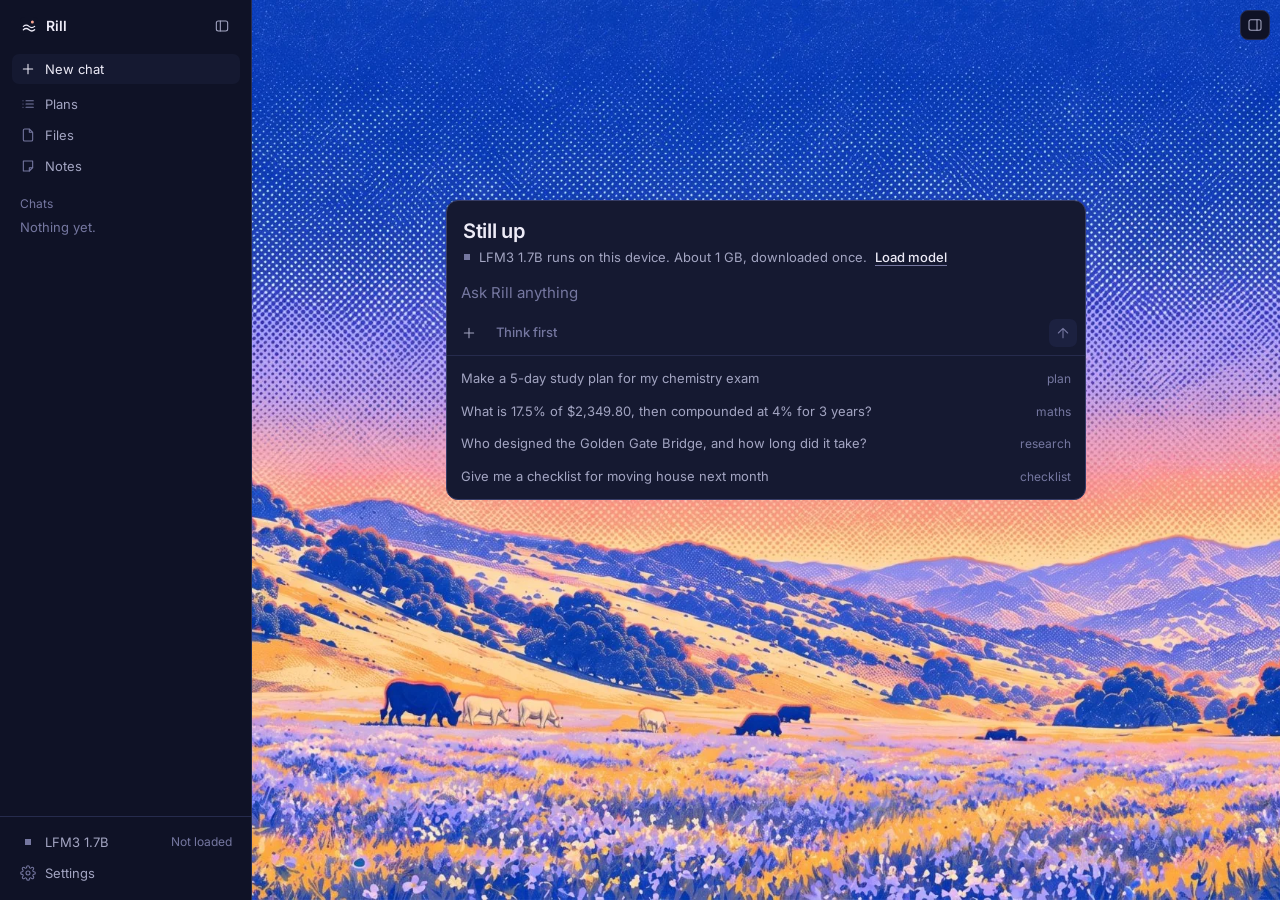
==== commit 5d168138: "Rework the UI: flat surfaces, one typeface, one accent, untinted artwork; fix status bugs Co-Authore" ====
--- a/index.html
+++ b/index.html
@@ -6,85 +6,101 @@
 <meta http-equiv="Content-Security-Policy" content="default-src 'self'; script-src 'self' 'wasm-unsafe-eval'; worker-src 'self' blob:; connect-src 'self' https://huggingface.co https://*.huggingface.co https://*.hf.co https://*.wikipedia.org https://r.jina.ai; img-src 'self' data: blob:; style-src 'self'; font-src 'self'; frame-src 'self'; media-src 'none'; object-src 'none'; base-uri 'self'; form-action 'none'; require-trusted-types-for 'script'; trusted-types default">
 <meta name="referrer" content="strict-origin-when-cross-origin">
 <meta name="color-scheme" content="dark">
-<meta name="theme-color" content="#14163a">
+<meta name="theme-color" content="#0f1226">
 <meta name="description" content="Rill — a calm, private AI agent that runs entirely in your browser on WebGPU.">
 <title>Rill</title>
 <link rel="icon" href="assets/logo.svg" type="image/svg+xml">
 <link rel="preload" href="assets/fonts/inter-latin-wght-normal.woff2" as="font" type="font/woff2" crossorigin>
-<link rel="preload" href="assets/fonts/fraunces-latin-wght-normal.woff2" as="font" type="font/woff2" crossorigin>
 <link rel="stylesheet" href="css/rill.css">
 <script src="js/trusted-types.js"></script>
 <script type="module" src="js/app.js"></script>
 </head>
 <body>
-<div class="backdrop" aria-hidden="true"><div class="backdrop-img"></div><div class="backdrop-tint"></div><div class="grain"></div></div>
-
-<div class="shell" id="shell" data-sidebar="open">
-  <aside class="sidebar glass" id="sidebar" aria-label="Chats">
-    <div class="brand">
-      <img src="assets/logo.svg" alt="" width="28" height="28">
-      <span class="wordmark">Rill</span>
-    </div>
-    <button class="btn btn-new" id="newChat" type="button"><span class="i i-plus" aria-hidden="true"></span>New chat<kbd>⌘K</kbd></button>
-    <nav class="chat-list" id="chatList" aria-label="Recent chats"></nav>
-    <div class="sidebar-foot">
-      <button class="btn btn-ghost" id="openSettings" type="button"><span class="i i-gear" aria-hidden="true"></span>Settings</button>
-      <p class="privacy-note">Runs on your device. Nothing you type leaves it, except searches you allow.</p>
+<div class="shell" id="shell" data-sidebar="open" data-panel="closed">
+  <aside class="sidebar" id="sidebar" aria-label="Chats">
+    <div class="sidebar-inner">
+      <div class="brand">
+        <img src="assets/logo.svg" alt="" width="18" height="18">
+        <span class="wordmark">Rill</span>
+        <button class="icon-btn" id="toggleSidebar" type="button" aria-label="Hide sidebar" aria-controls="sidebar"><span class="i i-sidebar" aria-hidden="true"></span></button>
+      </div>
+      <nav class="nav" aria-label="Workspace">
+        <button class="row row-new" id="newChat" type="button" title="New chat (Ctrl/⌘ K)"><span class="i i-plus" aria-hidden="true"></span><span class="label">New chat</span></button>
+        <button class="row" id="navPlan" type="button"><span class="i i-list" aria-hidden="true"></span><span class="label">Plans</span><span class="count" id="countPlan"></span></button>
+        <button class="row" id="navFiles" type="button"><span class="i i-file" aria-hidden="true"></span><span class="label">Files</span><span class="count" id="countFiles"></span></button>
+        <button class="row" id="navNotes" type="button"><span class="i i-note" aria-hidden="true"></span><span class="label">Notes</span><span class="count" id="countNotes"></span></button>
+      </nav>
+      <nav class="chat-list" id="chatList" aria-label="Chats"></nav>
+      <div class="sidebar-foot">
+        <button class="row" id="statusPill" type="button" data-state="idle" aria-live="polite"><span class="sq" aria-hidden="true"></span><span class="label">LFM3 1.7B</span><span class="count" id="statusText">Not loaded</span></button>
+        <button class="row" id="openSettings" type="button"><span class="i i-gear" aria-hidden="true"></span><span class="label">Settings</span></button>
+      </div>
     </div>
   </aside>
   <div class="scrim" id="scrim" hidden></div>
 
   <main class="main" id="main">
-    <header class="topbar">
-      <button class="icon-btn" id="toggleSidebar" type="button" aria-label="Toggle chats" aria-controls="sidebar"><span class="i i-menu" aria-hidden="true"></span></button>
-      <h1 class="chat-title" id="chatTitle">New chat</h1>
-      <button class="status-pill" id="statusPill" type="button" data-state="idle" aria-live="polite"><span class="dot" aria-hidden="true"></span><span id="statusText">Model not loaded</span></button>
-      <button class="icon-btn" id="togglePanel" type="button" aria-label="Plans, files and notes" aria-controls="panel" aria-expanded="false"><span class="i i-panel" aria-hidden="true"></span><span class="badge" id="panelBadge" hidden></span></button>
-    </header>
+    <div class="backdrop" aria-hidden="true"></div>
+    <button class="corner corner-left" id="openSidebar" type="button" aria-label="Show sidebar" aria-controls="sidebar"><span class="i i-sidebar" aria-hidden="true"></span></button>
+    <button class="corner corner-right" id="togglePanel" type="button" aria-label="Plans, files and notes" aria-controls="panel" aria-expanded="false"><span class="i i-panel" aria-hidden="true"></span></button>
 
-    <section class="thread" id="thread" aria-label="Conversation">
-      <div class="thread-inner" id="threadInner" role="log" aria-live="polite" aria-relevant="additions"></div>
-    </section>
+    <div class="column">
+      <header class="topbar"><h1 class="chat-title" id="chatTitle">New chat</h1></header>
 
-    <div class="composer-wrap">
-      <div class="attachments" id="attachments" aria-label="Attached files"></div>
-      <form class="composer glass" id="composer" autocomplete="off">
-        <label class="icon-btn attach" title="Attach PDF, text or code">
-          <span class="i i-clip" aria-hidden="true"></span><span class="sr-only">Attach files</span>
-          <input type="file" id="fileInput" multiple hidden>
-        </label>
-        <textarea id="input" rows="1" placeholder="Ask Rill anything…" aria-label="Message Rill" maxlength="20000"></textarea>
-        <button class="send" id="send" type="submit" aria-label="Send"><span class="i i-up" aria-hidden="true"></span></button>
-      </form>
-      <p class="composer-hint" id="hint">Enter to send · Shift+Enter for a new line · Drop files anywhere</p>
+      <section class="thread" id="thread" aria-label="Conversation">
+        <div class="thread-inner" id="threadInner" role="log" aria-live="polite" aria-relevant="additions"></div>
+      </section>
+
+      <div class="composer-wrap">
+        <form class="composer" id="composer" autocomplete="off">
+          <div class="greeting" id="greeting"></div>
+          <div class="attachments" id="attachments" aria-label="Attached files"></div>
+          <textarea id="input" rows="1" placeholder="Ask Rill anything" aria-label="Message Rill" maxlength="20000"></textarea>
+          <div class="composer-bar">
+            <label class="icon-btn attach" title="Attach PDF, text or code">
+              <span class="i i-plus" aria-hidden="true"></span><span class="sr-only">Attach files</span>
+              <input type="file" id="fileInput" multiple hidden>
+            </label>
+            <button class="toggle" id="thinkToggle" type="button" aria-pressed="false" title="Reason step by step before answering. Slower.">Think first</button>
+            <span class="spacer"></span>
+            <span class="composer-note" id="composerNote"></span>
+            <button class="send" id="send" type="submit" aria-label="Send"><span class="i i-up" aria-hidden="true"></span></button>
+          </div>
+          <div class="starters" id="starters"></div>
+        </form>
+      </div>
     </div>
   </main>
 
-  <aside class="panel glass" id="panel" aria-label="Workspace" data-open="false">
-    <div class="tabs" role="tablist">
-      <button role="tab" class="tab" id="tab-plan" aria-selected="true" aria-controls="pane-plan" type="button">Plan</button>
-      <button role="tab" class="tab" id="tab-files" aria-selected="false" aria-controls="pane-files" type="button">Files</button>
-      <button role="tab" class="tab" id="tab-notes" aria-selected="false" aria-controls="pane-notes" type="button">Notes</button>
-      <button class="icon-btn close-panel" id="closePanel" type="button" aria-label="Close panel"><span class="i i-x" aria-hidden="true"></span></button>
+  <aside class="panel" id="panel" aria-label="Workspace">
+    <div class="panel-inner">
+      <div class="tabs" role="tablist">
+        <button role="tab" class="tab" id="tab-plan" aria-selected="true" aria-controls="pane-plan" type="button">Plan</button>
+        <button role="tab" class="tab" id="tab-files" aria-selected="false" aria-controls="pane-files" type="button">Files</button>
+        <button role="tab" class="tab" id="tab-notes" aria-selected="false" aria-controls="pane-notes" type="button">Notes</button>
+        <span class="spacer"></span>
+        <button class="icon-btn" id="closePanel" type="button" aria-label="Close panel"><span class="i i-x" aria-hidden="true"></span></button>
+      </div>
+      <div class="pane" id="pane-plan" role="tabpanel" aria-labelledby="tab-plan"></div>
+      <div class="pane" id="pane-files" role="tabpanel" aria-labelledby="tab-files" hidden></div>
+      <div class="pane" id="pane-notes" role="tabpanel" aria-labelledby="tab-notes" hidden></div>
     </div>
-    <div class="pane" id="pane-plan" role="tabpanel" aria-labelledby="tab-plan"></div>
-    <div class="pane" id="pane-files" role="tabpanel" aria-labelledby="tab-files" hidden></div>
-    <div class="pane" id="pane-notes" role="tabpanel" aria-labelledby="tab-notes" hidden></div>
   </aside>
 </div>
 
-<div class="dropzone" id="dropzone" hidden><div class="dropzone-card glass"><span class="i i-clip" aria-hidden="true"></span>Drop to add to Rill</div></div>
+<div class="dropzone" id="dropzone" hidden><div class="dropzone-card">Drop files to attach</div></div>
 
-<dialog class="dialog glass" id="settings" aria-labelledby="settingsTitle">
+<dialog class="dialog" id="settings" aria-labelledby="settingsTitle">
   <form method="dialog" class="dialog-body" id="settingsForm">
     <h2 id="settingsTitle">Settings</h2>
-    <label class="field"><span>What should Rill call you?</span><input name="name" maxlength="40" placeholder="Optional"></label>
-    <label class="switch"><input type="checkbox" name="autoRun"><span class="track" aria-hidden="true"></span><span><b>Work through plans on my own</b><small>Rill starts plans automatically and keeps going until done.</small></span></label>
-    <label class="switch"><input type="checkbox" name="thinking"><span class="track" aria-hidden="true"></span><span><b>Think before answering</b><small>Slower, sometimes better for tricky questions.</small></span></label>
-    <label class="switch"><input type="checkbox" name="webReader"><span class="track" aria-hidden="true"></span><span><b>Web reader</b><small>Lets Rill read any web page via r.jina.ai. Page URLs are sent to that service.</small></span></label>
+    <label class="field"><span>Your name</span><input name="name" maxlength="40" placeholder="Optional. Used in the greeting."></label>
+    <label class="switch"><span><b>Run plans automatically</b><small>Start a plan as soon as it is made and keep going until it is done.</small></span><input type="checkbox" name="autoRun"><span class="track" aria-hidden="true"></span></label>
+    <label class="switch"><span><b>Think first</b><small>Reason before answering. Slower, sometimes better on hard questions.</small></span><input type="checkbox" name="thinking"><span class="track" aria-hidden="true"></span></label>
+    <label class="switch"><span><b>Read any web page</b><small>Uses r.jina.ai. The URLs Rill reads are sent to that service.</small></span><input type="checkbox" name="webReader"><span class="track" aria-hidden="true"></span></label>
     <label class="field"><span>Compute</span>
       <select name="device"><option value="auto">Automatic (WebGPU when available)</option><option value="webgpu">WebGPU</option><option value="wasm">CPU (slow)</option></select>
     </label>
+    <p class="fine">Chats, files, plans and notes are stored in this browser only.</p>
     <div class="dialog-actions">
       <button class="btn btn-danger" id="clearData" type="button">Erase all data</button>
       <span class="spacer"></span>
--- a/css/rill.css
+++ b/css/rill.css
@@ -1,468 +1,384 @@
-/* Rill — calm, low-blackpoint, colourful.
-   Palette pulled from the backdrop: dusk indigo sky, violet haze, peach horizon,
-   golden hills, lavender flowers. The darkest value is indigo (#0f1130), never black. */
+/* Rill. Flat surfaces, one typeface, one accent. The artwork carries the colour. */
 
 @font-face { font-family: 'Inter'; src: url('../assets/fonts/inter-latin-wght-normal.woff2') format('woff2'); font-weight: 100 900; font-style: normal; font-display: swap; }
 @font-face { font-family: 'Inter'; src: url('../assets/fonts/inter-latin-wght-italic.woff2') format('woff2'); font-weight: 100 900; font-style: italic; font-display: swap; }
-@font-face { font-family: 'Fraunces'; src: url('../assets/fonts/fraunces-latin-wght-normal.woff2') format('woff2'); font-weight: 100 900; font-style: normal; font-display: swap; }
-@font-face { font-family: 'Fraunces'; src: url('../assets/fonts/fraunces-latin-wght-italic.woff2') format('woff2'); font-weight: 100 900; font-style: italic; font-display: swap; }
 
 :root {
-  --ink-0: #0f1130;          /* blackpoint */
-  --ink-1: #15183f;
-  --ink-2: #1d2152;
-  --ink-3: #282c66;
-  --line: rgb(196 186 255 / 0.14);
-  --line-strong: rgb(196 186 255 / 0.26);
-  --text: #f3efff;
-  --text-2: #c9c2ee;
-  --text-3: #958fc4;
-  --violet: #a996ff;
-  --lavender: #cdbfff;
-  --peach: #ffb38a;
-  --gold: #f6c96b;
-  --rose: #ff8fb1;
-  --mint: #8ee6c4;
-  --sky: #7fa8ff;
-  --accent: var(--peach);
-  --grad: linear-gradient(120deg, var(--violet), var(--rose) 55%, var(--peach));
-  --glass: rgb(21 24 63 / 0.62);
-  --glass-strong: rgb(21 24 63 / 0.82);
-  --blur: 22px;
-  --r-sm: 10px; --r: 16px; --r-lg: 22px; --r-xl: 28px;
-  --shadow: 0 1px 0 rgb(255 255 255 / 0.05) inset, 0 18px 50px -20px rgb(6 6 30 / 0.7);
+  color-scheme: dark;
+  /* Ink: a deep navy taken from the artwork's sky, never pure black. */
+  --bg: #0f1226;
+  --surface: #151931;
+  --raised: #1c2140;
+  --hover: #191d39;
+  --line: #262b4d;
+  --line-strong: #363c66;
+  --text: #edebf7;
+  --muted: #a3a5c2;
+  --faint: #7577a0;
+  /* The single accent: the peach of the sunset band. Used for state only. */
+  --accent: #f9a593;
+  --danger: #f08d8d;
+  --font: 'Inter', ui-sans-serif, system-ui, -apple-system, 'Segoe UI', sans-serif;
+  --mono: ui-monospace, 'SF Mono', 'JetBrains Mono', Menlo, Consolas, monospace;
   --ease: cubic-bezier(.2, .7, .2, 1);
-  --ease-out: cubic-bezier(.16, 1, .3, 1);
-  --t-fast: 140ms; --t: 240ms; --t-slow: 420ms;
-  --sidebar-w: 268px; --panel-w: 360px;
-  --font: 'Inter', ui-sans-serif, system-ui, -apple-system, 'Segoe UI', sans-serif;
-  --display: 'Fraunces', ui-serif, Georgia, serif;
-  --mono: ui-monospace, 'SF Mono', 'JetBrains Mono', Menlo, Consolas, monospace;
-  color-scheme: dark;
+  --fast: 120ms;
+  --med: 220ms;
+  --sidebar: 252px;
+  --panel: 340px;
+  --read: 760px;
 }
 
 *, *::before, *::after { box-sizing: border-box; }
 html, body { height: 100%; }
-body {
-  margin: 0; font-family: var(--font); font-size: 15.5px; line-height: 1.6; color: var(--text);
-  background: var(--ink-0); -webkit-font-smoothing: antialiased; text-rendering: optimizeLegibility;
-  font-feature-settings: 'cv11', 'ss01', 'ss03'; overflow: hidden;
-}
-::selection { background: rgb(169 150 255 / 0.4); }
-:focus-visible { outline: 2px solid var(--lavender); outline-offset: 2px; border-radius: 8px; }
+body { margin: 0; background: var(--bg); color: var(--text); font: 400 13px/1.45 var(--font); font-feature-settings: 'cv11', 'ss03'; -webkit-font-smoothing: antialiased; text-rendering: optimizeLegibility; overflow: hidden; }
 button, input, select, textarea { font: inherit; color: inherit; }
-button { cursor: pointer; }
-.sr-only { position: absolute; width: 1px; height: 1px; overflow: hidden; clip: rect(0 0 0 0); white-space: nowrap; }
+button { background: none; border: 0; padding: 0; cursor: pointer; text-align: left; }
+h1, h2, h3, h4, p { margin: 0; }
 [hidden] { display: none !important; }
-
-/* ---------- Backdrop ---------- */
-.backdrop { position: fixed; inset: 0; z-index: 0; overflow: hidden; pointer-events: none; }
-.backdrop-img {
-  position: absolute; inset: -2%; background: url('../assets/backdrop.webp') center 78% / cover no-repeat;
-  transform: scale(1.04); filter: saturate(1.05);
-  animation: drift 60s var(--ease) infinite alternate;
-}
-@media (max-width: 1100px) { .backdrop-img { background-image: url('../assets/backdrop-1100.webp'); } }
-.backdrop-tint {
-  position: absolute; inset: 0;
-  background:
-    radial-gradient(120% 70% at 50% 0%, rgb(15 17 48 / 0.82), rgb(15 17 48 / 0.55) 55%, rgb(15 17 48 / 0.2) 100%),
-    linear-gradient(to bottom, rgb(15 17 48 / 0.35), rgb(15 17 48 / 0.15) 60%, rgb(15 17 48 / 0.55));
-  transition: background var(--t-slow) var(--ease);
-}
-body.focus .backdrop-tint { background: rgb(15 17 48 / 0.78); }
-.grain { position: absolute; inset: 0; opacity: .05; background-image: url("data:image/svg+xml,%3Csvg xmlns='http://www.w3.org/2000/svg' width='160' height='160'%3E%3Cfilter id='n'%3E%3CfeTurbulence baseFrequency='.9' numOctaves='2' stitchTiles='stitch'/%3E%3C/filter%3E%3Crect width='100%25' height='100%25' filter='url(%23n)'/%3E%3C/svg%3E"); mix-blend-mode: overlay; }
-@keyframes drift { from { transform: scale(1.04) translate3d(0, 0, 0); } to { transform: scale(1.08) translate3d(-1%, -1%, 0); } }
-
-/* ---------- Glass ---------- */
-.glass {
-  background: var(--glass); border: 1px solid var(--line);
-  -webkit-backdrop-filter: blur(var(--blur)) saturate(1.4); backdrop-filter: blur(var(--blur)) saturate(1.4);
-  box-shadow: var(--shadow);
-}
-
-/* ---------- Icons (CSS masks, no external requests) ---------- */
-.i { display: inline-block; width: 18px; height: 18px; flex: none; background: currentColor; -webkit-mask: var(--m) center / contain no-repeat; mask: var(--m) center / contain no-repeat; }
-.i-plus { --m: url("data:image/svg+xml,%3Csvg xmlns='http://www.w3.org/2000/svg' viewBox='0 0 24 24' fill='none' stroke='black' stroke-width='2' stroke-linecap='round'%3E%3Cpath d='M12 5v14M5 12h14'/%3E%3C/svg%3E"); }
-.i-gear { --m: url("data:image/svg+xml,%3Csvg xmlns='http://www.w3.org/2000/svg' viewBox='0 0 24 24' fill='none' stroke='black' stroke-width='1.8' stroke-linecap='round' stroke-linejoin='round'%3E%3Ccircle cx='12' cy='12' r='3'/%3E%3Cpath d='M19.4 15a1.7 1.7 0 0 0 .3 1.8l.1.1a2 2 0 1 1-2.8 2.8l-.1-.1a1.7 1.7 0 0 0-1.8-.3 1.7 1.7 0 0 0-1 1.5V21a2 2 0 1 1-4 0v-.1a1.7 1.7 0 0 0-1.1-1.5 1.7 1.7 0 0 0-1.8.3l-.1.1a2 2 0 1 1-2.8-2.8l.1-.1a1.7 1.7 0 0 0 .3-1.8 1.7 1.7 0 0 0-1.5-1H3a2 2 0 1 1 0-4h.1a1.7 1.7 0 0 0 1.5-1.1 1.7 1.7 0 0 0-.3-1.8l-.1-.1a2 2 0 1 1 2.8-2.8l.1.1a1.7 1.7 0 0 0 1.8.3H9a1.7 1.7 0 0 0 1-1.5V3a2 2 0 1 1 4 0v.1a1.7 1.7 0 0 0 1 1.5 1.7 1.7 0 0 0 1.8-.3l.1-.1a2 2 0 1 1 2.8 2.8l-.1.1a1.7 1.7 0 0 0-.3 1.8V9a1.7 1.7 0 0 0 1.5 1H21a2 2 0 1 1 0 4h-.1a1.7 1.7 0 0 0-1.5 1z'/%3E%3C/svg%3E"); }
-.i-menu { --m: url("data:image/svg+xml,%3Csvg xmlns='http://www.w3.org/2000/svg' viewBox='0 0 24 24' fill='none' stroke='black' stroke-width='2' stroke-linecap='round'%3E%3Cpath d='M4 7h16M4 12h10M4 17h16'/%3E%3C/svg%3E"); }
-.i-panel { --m: url("data:image/svg+xml,%3Csvg xmlns='http://www.w3.org/2000/svg' viewBox='0 0 24 24' fill='none' stroke='black' stroke-width='1.8' stroke-linecap='round' stroke-linejoin='round'%3E%3Crect x='3' y='4' width='18' height='16' rx='3'/%3E%3Cpath d='M15 4v16'/%3E%3C/svg%3E"); }
-.i-clip { --m: url("data:image/svg+xml,%3Csvg xmlns='http://www.w3.org/2000/svg' viewBox='0 0 24 24' fill='none' stroke='black' stroke-width='1.8' stroke-linecap='round' stroke-linejoin='round'%3E%3Cpath d='M21 11.5l-8.6 8.6a5 5 0 0 1-7.1-7.1l8.6-8.6a3.3 3.3 0 0 1 4.7 4.7L10 17.7a1.7 1.7 0 0 1-2.4-2.4l8-8'/%3E%3C/svg%3E"); }
-.i-up { --m: url("data:image/svg+xml,%3Csvg xmlns='http://www.w3.org/2000/svg' viewBox='0 0 24 24' fill='none' stroke='black' stroke-width='2.2' stroke-linecap='round' stroke-linejoin='round'%3E%3Cpath d='M12 19V5M5 12l7-7 7 7'/%3E%3C/svg%3E"); }
+.sr-only { position: absolute; width: 1px; height: 1px; overflow: hidden; clip-path: inset(50%); white-space: nowrap; }
+.spacer { flex: 1; }
+:focus-visible { outline: 1.5px solid var(--accent); outline-offset: 1px; border-radius: 6px; }
+::selection { background: rgb(249 165 147 / .3); }
+* { scrollbar-width: thin; scrollbar-color: var(--line-strong) transparent; }
+
+/* ---------- Icons (CSS masks, no requests) ---------- */
+.i { display: inline-block; width: 16px; height: 16px; flex: none; background: currentColor; -webkit-mask: var(--m) center / contain no-repeat; mask: var(--m) center / contain no-repeat; }
+.i-plus { --m: url("data:image/svg+xml,%3Csvg xmlns='http://www.w3.org/2000/svg' viewBox='0 0 24 24' fill='none' stroke='black' stroke-width='1.6' stroke-linecap='round'%3E%3Cpath d='M12 5v14M5 12h14'/%3E%3C/svg%3E"); }
+.i-gear { --m: url("data:image/svg+xml,%3Csvg xmlns='http://www.w3.org/2000/svg' viewBox='0 0 24 24' fill='none' stroke='black' stroke-width='1.6' stroke-linecap='round' stroke-linejoin='round'%3E%3Ccircle cx='12' cy='12' r='3'/%3E%3Cpath d='M19.4 15a1.7 1.7 0 0 0 .3 1.8l.1.1a2 2 0 1 1-2.8 2.8l-.1-.1a1.7 1.7 0 0 0-1.8-.3 1.7 1.7 0 0 0-1 1.5V21a2 2 0 1 1-4 0v-.1a1.7 1.7 0 0 0-1.1-1.5 1.7 1.7 0 0 0-1.8.3l-.1.1a2 2 0 1 1-2.8-2.8l.1-.1a1.7 1.7 0 0 0 .3-1.8 1.7 1.7 0 0 0-1.5-1H3a2 2 0 1 1 0-4h.1a1.7 1.7 0 0 0 1.5-1.1 1.7 1.7 0 0 0-.3-1.8l-.1-.1a2 2 0 1 1 2.8-2.8l.1.1a1.7 1.7 0 0 0 1.8.3H9a1.7 1.7 0 0 0 1-1.5V3a2 2 0 1 1 4 0v.1a1.7 1.7 0 0 0 1 1.5 1.7 1.7 0 0 0 1.8-.3l.1-.1a2 2 0 1 1 2.8 2.8l-.1.1a1.7 1.7 0 0 0-.3 1.8V9a1.7 1.7 0 0 0 1.5 1H21a2 2 0 1 1 0 4h-.1a1.7 1.7 0 0 0-1.5 1z'/%3E%3C/svg%3E"); }
+.i-menu { --m: url("data:image/svg+xml,%3Csvg xmlns='http://www.w3.org/2000/svg' viewBox='0 0 24 24' fill='none' stroke='black' stroke-width='1.6' stroke-linecap='round'%3E%3Cpath d='M4 7h16M4 12h10M4 17h16'/%3E%3C/svg%3E"); }
+.i-panel { --m: url("data:image/svg+xml,%3Csvg xmlns='http://www.w3.org/2000/svg' viewBox='0 0 24 24' fill='none' stroke='black' stroke-width='1.6' stroke-linecap='round' stroke-linejoin='round'%3E%3Crect x='3' y='4' width='18' height='16' rx='3'/%3E%3Cpath d='M15 4v16'/%3E%3C/svg%3E"); }
+.i-clip { --m: url("data:image/svg+xml,%3Csvg xmlns='http://www.w3.org/2000/svg' viewBox='0 0 24 24' fill='none' stroke='black' stroke-width='1.6' stroke-linecap='round' stroke-linejoin='round'%3E%3Cpath d='M21 11.5l-8.6 8.6a5 5 0 0 1-7.1-7.1l8.6-8.6a3.3 3.3 0 0 1 4.7 4.7L10 17.7a1.7 1.7 0 0 1-2.4-2.4l8-8'/%3E%3C/svg%3E"); }
+.i-up { --m: url("data:image/svg+xml,%3Csvg xmlns='http://www.w3.org/2000/svg' viewBox='0 0 24 24' fill='none' stroke='black' stroke-width='1.6' stroke-linecap='round' stroke-linejoin='round'%3E%3Cpath d='M12 19V5M5 12l7-7 7 7'/%3E%3C/svg%3E"); }
 .i-stop { --m: url("data:image/svg+xml,%3Csvg xmlns='http://www.w3.org/2000/svg' viewBox='0 0 24 24'%3E%3Crect x='6' y='6' width='12' height='12' rx='2.5'/%3E%3C/svg%3E"); }
-.i-x { --m: url("data:image/svg+xml,%3Csvg xmlns='http://www.w3.org/2000/svg' viewBox='0 0 24 24' fill='none' stroke='black' stroke-width='2' stroke-linecap='round'%3E%3Cpath d='M6 6l12 12M18 6L6 18'/%3E%3C/svg%3E"); }
-.i-check { --m: url("data:image/svg+xml,%3Csvg xmlns='http://www.w3.org/2000/svg' viewBox='0 0 24 24' fill='none' stroke='black' stroke-width='2.6' stroke-linecap='round' stroke-linejoin='round'%3E%3Cpath d='M5 12.5l4.5 4.5L19 7.5'/%3E%3C/svg%3E"); }
-.i-file { --m: url("data:image/svg+xml,%3Csvg xmlns='http://www.w3.org/2000/svg' viewBox='0 0 24 24' fill='none' stroke='black' stroke-width='1.8' stroke-linejoin='round'%3E%3Cpath d='M14 3H7a2 2 0 0 0-2 2v14a2 2 0 0 0 2 2h10a2 2 0 0 0 2-2V8z'/%3E%3Cpath d='M14 3v5h5'/%3E%3C/svg%3E"); }
+.i-x { --m: url("data:image/svg+xml,%3Csvg xmlns='http://www.w3.org/2000/svg' viewBox='0 0 24 24' fill='none' stroke='black' stroke-width='1.6' stroke-linecap='round'%3E%3Cpath d='M6 6l12 12M18 6L6 18'/%3E%3C/svg%3E"); }
+.i-check { --m: url("data:image/svg+xml,%3Csvg xmlns='http://www.w3.org/2000/svg' viewBox='0 0 24 24' fill='none' stroke='black' stroke-width='1.6' stroke-linecap='round' stroke-linejoin='round'%3E%3Cpath d='M5 12.5l4.5 4.5L19 7.5'/%3E%3C/svg%3E"); }
+.i-file { --m: url("data:image/svg+xml,%3Csvg xmlns='http://www.w3.org/2000/svg' viewBox='0 0 24 24' fill='none' stroke='black' stroke-width='1.6' stroke-linejoin='round'%3E%3Cpath d='M14 3H7a2 2 0 0 0-2 2v14a2 2 0 0 0 2 2h10a2 2 0 0 0 2-2V8z'/%3E%3Cpath d='M14 3v5h5'/%3E%3C/svg%3E"); }
 .i-play { --m: url("data:image/svg+xml,%3Csvg xmlns='http://www.w3.org/2000/svg' viewBox='0 0 24 24'%3E%3Cpath d='M8 5.5v13a1 1 0 0 0 1.5.9l10-6.5a1 1 0 0 0 0-1.7l-10-6.5A1 1 0 0 0 8 5.5z'/%3E%3C/svg%3E"); }
 .i-pause { --m: url("data:image/svg+xml,%3Csvg xmlns='http://www.w3.org/2000/svg' viewBox='0 0 24 24'%3E%3Crect x='6' y='5' width='4' height='14' rx='1.2'/%3E%3Crect x='14' y='5' width='4' height='14' rx='1.2'/%3E%3C/svg%3E"); }
-.i-trash { --m: url("data:image/svg+xml,%3Csvg xmlns='http://www.w3.org/2000/svg' viewBox='0 0 24 24' fill='none' stroke='black' stroke-width='1.8' stroke-linecap='round' stroke-linejoin='round'%3E%3Cpath d='M4 7h16M10 11v6M14 11v6M6 7l1 12a2 2 0 0 0 2 2h6a2 2 0 0 0 2-2l1-12M9 7V4h6v3'/%3E%3C/svg%3E"); }
+.i-trash { --m: url("data:image/svg+xml,%3Csvg xmlns='http://www.w3.org/2000/svg' viewBox='0 0 24 24' fill='none' stroke='black' stroke-width='1.6' stroke-linecap='round' stroke-linejoin='round'%3E%3Cpath d='M4 7h16M10 11v6M14 11v6M6 7l1 12a2 2 0 0 0 2 2h6a2 2 0 0 0 2-2l1-12M9 7V4h6v3'/%3E%3C/svg%3E"); }
 .i-spark { --m: url("data:image/svg+xml,%3Csvg xmlns='http://www.w3.org/2000/svg' viewBox='0 0 24 24'%3E%3Cpath d='M12 2l1.9 6.1L20 10l-6.1 1.9L12 18l-1.9-6.1L4 10l6.1-1.9z'/%3E%3C/svg%3E"); }
-
-/* ---------- Shell layout ---------- */
-.shell {
-  position: relative; z-index: 1; height: 100dvh; display: grid;
-  grid-template-columns: var(--sidebar-w) minmax(0, 1fr) 0;
-  transition: grid-template-columns var(--t-slow) var(--ease-out);
+.i-sidebar { --m: url("data:image/svg+xml,%3Csvg xmlns='http://www.w3.org/2000/svg' viewBox='0 0 24 24' fill='none' stroke='black' stroke-width='1.6' stroke-linecap='round' stroke-linejoin='round'%3E%3Crect x='3.5' y='4.5' width='17' height='15' rx='3'/%3E%3Cpath d='M9.5 4.5v15'/%3E%3C/svg%3E"); }
+.i-list { --m: url("data:image/svg+xml,%3Csvg xmlns='http://www.w3.org/2000/svg' viewBox='0 0 24 24' fill='none' stroke='black' stroke-width='1.6' stroke-linecap='round' stroke-linejoin='round'%3E%3Cpath d='M9 7h11M9 12h11M9 17h11M4.5 7h.01M4.5 12h.01M4.5 17h.01'/%3E%3C/svg%3E"); }
+.i-note { --m: url("data:image/svg+xml,%3Csvg xmlns='http://www.w3.org/2000/svg' viewBox='0 0 24 24' fill='none' stroke='black' stroke-width='1.6' stroke-linecap='round' stroke-linejoin='round'%3E%3Cpath d='M5 4.5h14v10l-5 5H5z'/%3E%3Cpath d='M14 19.5v-5h5'/%3E%3C/svg%3E"); }
+
+/* ---------- Shell ---------- */
+.shell { display: grid; grid-template-columns: var(--sidebar) minmax(0, 1fr) 0; height: 100dvh; transition: grid-template-columns var(--med) var(--ease); }
+.shell[data-sidebar="closed"] { grid-template-columns: 0 minmax(0, 1fr) 0; }
+.shell[data-panel="open"] { grid-template-columns: var(--sidebar) minmax(0, 1fr) var(--panel); }
+.shell[data-sidebar="closed"][data-panel="open"] { grid-template-columns: 0 minmax(0, 1fr) var(--panel); }
+.sidebar, .panel { overflow: hidden; background: var(--bg); min-width: 0; }
+.sidebar { grid-column: 1; border-right: 1px solid var(--line); }
+.main { grid-column: 2; }
+.panel { grid-column: 3; border-left: 1px solid var(--line); }
+.shell[data-sidebar="closed"] .sidebar { border-right-color: transparent; }
+.shell:not([data-panel="open"]) .panel { border-left-color: transparent; }
+.sidebar-inner { width: var(--sidebar); height: 100%; display: flex; flex-direction: column; padding: 12px; gap: 14px; }
+.panel-inner { width: var(--panel); height: 100%; display: flex; flex-direction: column; }
+.scrim { display: none; }
+
+/* ---------- Sidebar ---------- */
+.brand { display: flex; align-items: center; gap: 8px; height: 28px; padding: 0 4px 0 8px; }
+.brand img { display: block; }
+.wordmark { font-size: 14px; font-weight: 600; letter-spacing: -.01em; flex: 1; }
+.nav, .chat-list, .sidebar-foot { display: flex; flex-direction: column; gap: 1px; }
+.chat-list { flex: 1; overflow-y: auto; margin: 0 -4px; padding: 0 4px; }
+.row { display: flex; align-items: center; gap: 9px; width: 100%; height: 30px; padding: 0 8px; border-radius: 7px; color: var(--muted); transition: background var(--fast), color var(--fast); }
+.row .i { color: var(--faint); transition: color var(--fast); }
+.row .label { flex: 1; min-width: 0; overflow: hidden; text-overflow: ellipsis; white-space: nowrap; }
+.row .count { color: var(--faint); font-size: 12px; font-variant-numeric: tabular-nums; }
+.row:hover, .row[aria-current="page"] { background: var(--hover); color: var(--text); }
+.row:hover .i { color: var(--muted); }
+.row-new { color: var(--text); background: var(--surface); margin-bottom: 4px; }
+.row-new .i { color: var(--text); }
+.row-new:hover { background: var(--raised); }
+.chat-group { padding: 12px 8px 5px; color: var(--faint); font-size: 12px; }
+.chat-group:first-child { padding-top: 0; }
+.chat-item { position: relative; }
+.chat-item .del { position: absolute; right: 4px; top: 4px; width: 22px; height: 22px; display: grid; place-items: center; border-radius: 5px; color: var(--faint); opacity: 0; transition: opacity var(--fast), color var(--fast), background var(--fast); }
+.chat-item .del .i { width: 14px; height: 14px; color: inherit; }
+.chat-item:hover .del, .chat-item .del:focus-visible { opacity: 1; }
+.chat-item .del:hover { color: var(--danger); background: var(--raised); }
+.chat-item:hover .count, .chat-item:focus-within .count { visibility: hidden; }
+.chat-item .count.running { color: var(--accent); }
+.list-empty { padding: 0 8px; color: var(--faint); }
+.sidebar-foot { border-top: 1px solid var(--line); padding-top: 10px; margin: 0 -12px; padding-inline: 12px; }
+
+/* State square: the only place the accent appears at rest. */
+.sq { width: 6px; height: 6px; margin: 0 5px; flex: none; background: var(--faint); transition: background var(--med); }
+[data-state="ready"] .sq { background: var(--text); }
+[data-state="loading"] .sq, [data-state="busy"] .sq, .sq.live { background: var(--accent); animation: blink 1.2s var(--ease) infinite; }
+[data-state="error"] .sq { background: var(--danger); }
+
+.icon-btn { display: inline-grid; place-items: center; width: 28px; height: 28px; border-radius: 7px; color: var(--muted); cursor: pointer; flex: none; transition: background var(--fast), color var(--fast); }
+.icon-btn:hover { background: var(--hover); color: var(--text); }
+
+/* ---------- Main ---------- */
+.main { position: relative; min-width: 0; height: 100dvh; container-type: inline-size; overflow: hidden; }
+.backdrop { position: absolute; inset: 0; background: #1041bc url('../assets/backdrop.webp') center 62% / cover no-repeat; pointer-events: none; }
+.corner { position: absolute; top: 10px; z-index: 3; display: grid; place-items: center; width: 30px; height: 30px; border-radius: 8px; background: var(--bg); border: 1px solid var(--line); color: var(--muted); transition: color var(--fast), border-color var(--fast), opacity var(--med), visibility var(--med); }
+.corner:hover { color: var(--text); border-color: var(--line-strong); }
+.corner-left { left: 10px; }
+.corner-right { right: 10px; }
+.shell[data-sidebar="open"] .corner-left, .shell[data-panel="open"] .corner-right { opacity: 0; visibility: hidden; }
+
+/* The reading column: an opaque page set on the landscape. */
+.column { position: relative; z-index: 1; display: flex; flex-direction: column; width: min(100%, calc(var(--read) + 96px)); height: 100%; margin: 0 auto; border-inline: 1px solid transparent; transition: background var(--med) var(--ease), border-color var(--med) var(--ease); }
+body.focus .column { background: var(--bg); border-color: var(--line); }
+@container (max-width: 1080px) { .column { width: 100%; border-inline: 0; } }
+.topbar { display: flex; align-items: center; height: 50px; padding: 0 48px; flex: none; }
+.chat-title { font-size: 13px; font-weight: 500; color: var(--muted); overflow: hidden; text-overflow: ellipsis; white-space: nowrap; }
+body:not(.focus) .topbar { display: none; }
+.thread { flex: 1; overflow-y: auto; min-height: 0; }
+.thread-inner { display: flex; flex-direction: column; gap: 20px; padding: 14px 48px 28px; }
+.composer-wrap { flex: none; padding: 0 48px 20px; }
+
+/* Welcome: greeting and composer sit together in the sky. */
+body:not(.focus) .column { justify-content: center; padding-bottom: 20vh; }
+body:not(.focus) .thread { display: none; }
+body:not(.focus) .composer-wrap { width: min(100%, 688px); margin-inline: auto; padding-inline: 24px; }
+.greeting { padding: 18px 16px 2px; }
+body.focus .greeting { display: none; }
+.welcome { animation: fade var(--med) var(--ease) both; }
+.welcome h2 { font-size: 20px; line-height: 1.25; font-weight: 600; letter-spacing: -.015em; }
+.welcome .sub { margin-top: 3px; color: var(--muted); }
+.model-line { display: flex; align-items: center; flex-wrap: wrap; gap: 4px 8px; margin-top: 4px; color: var(--muted); }
+.model-line .sq { margin-left: 1px; margin-right: 1px; }
+.model-line b { font-weight: 500; color: var(--text); }
+.model-line .progress { flex-basis: 100%; max-width: 320px; margin-top: 6px; }
+.model-line.warn .sq { background: var(--danger); }
+.thread .model-line { margin: 0; }
+.link { color: var(--text); font-weight: 500; text-decoration: underline; text-decoration-color: var(--faint); text-underline-offset: 3px; transition: text-decoration-color var(--fast); }
+.link:hover { text-decoration-color: currentColor; }
+.progress { height: 2px; background: var(--line); overflow: hidden; }
+.progress i { display: block; height: 100%; width: var(--p, 0%); background: var(--accent); transition: width var(--med) linear; }
+
+/* ---------- Composer ---------- */
+.composer { display: flex; flex-direction: column; background: var(--surface); border: 1px solid var(--line); border-radius: 12px; transition: border-color var(--fast); }
+.composer:focus-within { border-color: var(--line-strong); }
+.composer textarea { display: block; width: 100%; min-height: 44px; max-height: 220px; padding: 13px 14px 4px; background: none; border: 0; outline: 0; resize: none; font-size: 15px; line-height: 1.5; }
+.composer textarea::placeholder { color: var(--faint); }
+.composer-bar { display: flex; align-items: center; gap: 4px; padding: 6px 8px 8px; }
+.composer-note { color: var(--faint); font-size: 12px; margin-right: 6px; font-variant-numeric: tabular-nums; }
+.toggle { height: 28px; padding: 0 9px; border-radius: 7px; color: var(--faint); font-weight: 500; transition: background var(--fast), color var(--fast); }
+.toggle:hover { background: var(--hover); color: var(--text); }
+.toggle[aria-pressed="true"] { background: var(--raised); color: var(--text); }
+.send { display: grid; place-items: center; width: 28px; height: 28px; border-radius: 7px; background: var(--text); color: var(--bg); transition: background var(--fast), color var(--fast), transform var(--fast); }
+.send:hover { background: #fff; }
+.send:active { transform: scale(.94); }
+.send:disabled { background: var(--raised); color: var(--faint); cursor: default; transform: none; }
+.attachments { display: flex; flex-wrap: wrap; gap: 6px; padding: 10px 10px 0; }
+.attachments:empty { display: none; }
+.file-chip { display: inline-flex; align-items: center; gap: 6px; max-width: 260px; height: 24px; padding: 0 7px; border: 1px solid var(--line); border-radius: 6px; font-size: 12px; color: var(--muted); transition: opacity var(--med); }
+.file-chip .i { width: 13px; height: 13px; color: var(--faint); }
+.file-chip .name { overflow: hidden; text-overflow: ellipsis; white-space: nowrap; }
+.file-chip .meta { color: var(--faint); font-variant-numeric: tabular-nums; white-space: nowrap; }
+.file-chip button { display: grid; place-items: center; color: var(--faint); border-radius: 4px; transition: color var(--fast); }
+.file-chip button:hover { color: var(--text); }
+.file-chip.loading { opacity: .6; }
+.starters { display: none; flex-direction: column; border-top: 1px solid var(--line); padding: 6px; }
+body:not(.focus) .composer:not(.has-text) .starters { display: flex; }
+.starter { display: flex; align-items: baseline; gap: 12px; padding: 7px 8px; border-radius: 7px; color: var(--muted); transition: background var(--fast), color var(--fast); }
+.starter span:first-child { flex: 1; min-width: 0; overflow: hidden; text-overflow: ellipsis; white-space: nowrap; }
+.starter .count { color: var(--faint); font-size: 12px; }
+.starter:hover { background: var(--hover); color: var(--text); }
+
+/* ---------- Messages ---------- */
+.msg, .tool, .plan-card { animation: rise var(--med) var(--ease) both; }
+.msg-user { align-self: flex-end; max-width: 80%; display: flex; flex-direction: column; align-items: flex-end; gap: 6px; }
+.msg-user .bubble { padding: 8px 12px; background: var(--raised); border-radius: 10px; font-size: 15px; line-height: 1.5; white-space: pre-wrap; overflow-wrap: anywhere; }
+.msg-files { display: flex; flex-wrap: wrap; gap: 6px; justify-content: flex-end; }
+.msg-assistant { min-width: 0; }
+.msg-assistant:has(.body:empty):not(:has(.thinking:not([hidden]))) { display: none; }
+.msg-assistant { position: relative; }
+.msg-meta { position: absolute; top: 100%; left: 0; display: flex; gap: 12px; height: 18px; margin-top: 1px; font-size: 12px; color: var(--faint); font-variant-numeric: tabular-nums; opacity: 0; transition: opacity var(--fast); }
+.msg-assistant:hover .msg-meta, .msg-assistant:focus-within .msg-meta, .msg-assistant:last-child .msg-meta { opacity: 1; }
+.msg-assistant:last-child { margin-bottom: 14px; }
+.msg-meta:empty { display: none; }
+.msg-meta button { color: var(--muted); transition: color var(--fast); }
+.msg-meta button:hover { color: var(--text); }
+.typing { display: flex; align-items: center; height: 24px; }
+.typing i, .caret::after { display: inline-block; width: 7px; height: 7px; background: var(--accent); animation: blink 1.1s var(--ease) infinite; }
+.caret::after { content: ''; margin-left: 5px; vertical-align: baseline; }
+.prefill { display: flex; align-items: center; gap: 10px; color: var(--muted); height: 24px; }
+.prefill .progress { width: 120px; }
+.thinking { margin-bottom: 8px; color: var(--muted); }
+.thinking summary, .tool summary, .step-result summary { cursor: pointer; list-style: none; }
+.thinking summary::-webkit-details-marker, .tool summary::-webkit-details-marker, .step-result summary::-webkit-details-marker { display: none; }
+.thinking summary { color: var(--faint); transition: color var(--fast); }
+.thinking summary:hover { color: var(--text); }
+.thought { margin-top: 6px; padding-left: 12px; border-left: 1px solid var(--line); white-space: pre-wrap; }
+
+/* Tool calls: one quiet line, detail on demand. */
+.tool { margin: -8px 0; }
+.tool summary { display: flex; align-items: center; gap: 8px; height: 26px; color: var(--muted); border-radius: 6px; transition: color var(--fast); }
+.tool summary:hover { color: var(--text); }
+.tool .ti { display: grid; place-items: center; width: 14px; height: 14px; flex: none; color: var(--faint); }
+.tool .ti .i { width: 13px; height: 13px; }
+.tool.running .ti .i { display: none; }
+.tool.running .ti::before { content: ''; width: 6px; height: 6px; background: var(--accent); animation: blink 1.1s var(--ease) infinite; }
+.tool.error .ti { color: var(--danger); }
+.tool-label { flex: none; }
+.tool-arg { min-width: 0; overflow: hidden; text-overflow: ellipsis; white-space: nowrap; font: 12px var(--mono); color: var(--faint); }
+.tool-detail { margin: 4px 0 8px 6px; padding-left: 15px; border-left: 1px solid var(--line); animation: fade var(--med) var(--ease); }
+.tool-detail .label { margin: 8px 0 3px; font-size: 12px; color: var(--faint); }
+.tool-detail pre { margin: 0; font: 12px/1.55 var(--mono); color: var(--muted); white-space: pre-wrap; overflow-wrap: anywhere; max-height: 260px; overflow: auto; }
+.sources { display: flex; flex-wrap: wrap; gap: 4px 14px; margin-top: 8px; font-size: 12px; }
+.source, .md-link { color: var(--text); text-decoration: underline; text-decoration-color: var(--line-strong); text-underline-offset: 3px; transition: text-decoration-color var(--fast); }
+.source:hover, .md-link:hover { text-decoration-color: var(--accent); }
+
+/* ---------- Plans ---------- */
+.plan-card { border: 1px solid var(--line); border-radius: 10px; padding: 14px; }
+.plan-card header, .plan-head { display: flex; align-items: baseline; gap: 12px; }
+.plan-card h3, .plan-head h3 { flex: 1; min-width: 0; font-size: 14px; font-weight: 600; letter-spacing: -.005em; }
+.plan-count { color: var(--faint); font-size: 12px; font-variant-numeric: tabular-nums; }
+.plan-card .meta, .plan-goal { margin-top: 2px; color: var(--muted); }
+.segs { display: flex; gap: 3px; margin: 12px 0; }
+.segs i { flex: 1; height: 3px; background: var(--line); transition: background var(--med) var(--ease); }
+.segs i.done { background: var(--text); }
+.segs i.active { background: var(--accent); animation: blink 1.2s var(--ease) infinite; }
+.actions, .plan-controls { display: flex; flex-wrap: wrap; gap: 6px; }
+.actions:empty, .plan-controls:empty { display: none; }
+.actions .btn-ghost:first-child { margin-left: -10px; }
+.plan-card .segs:last-child, .plan-card .segs:has(+ .actions:empty) { margin-bottom: 2px; }
+.btn { display: inline-flex; align-items: center; gap: 6px; height: 28px; padding: 0 10px; border-radius: 7px; font-weight: 500; white-space: nowrap; cursor: pointer; transition: background var(--fast), color var(--fast), border-color var(--fast); }
+.btn .i { width: 13px; height: 13px; }
+.btn-primary { background: var(--text); color: var(--bg); }
+.btn-primary:hover { background: #fff; }
+.btn-soft { background: var(--raised); color: var(--text); }
+.btn-soft:hover { background: var(--line); }
+.btn-ghost { color: var(--muted); }
+.btn-ghost:hover { background: var(--hover); color: var(--text); }
+.btn-danger { color: var(--danger); }
+.btn-danger:hover { background: var(--hover); }
+.btn:disabled { opacity: .45; cursor: default; }
+
+/* ---------- Panel ---------- */
+.tabs { display: flex; align-items: center; gap: 2px; height: 50px; padding: 0 10px 0 12px; flex: none; border-bottom: 1px solid var(--line); }
+.tab { height: 28px; padding: 0 9px; border-radius: 7px; color: var(--faint); font-weight: 500; transition: background var(--fast), color var(--fast); }
+.tab:hover { color: var(--text); }
+.tab[aria-selected="true"] { color: var(--text); background: var(--surface); }
+.pane { flex: 1; overflow-y: auto; padding: 18px 20px 24px; animation: fade var(--med) var(--ease); }
+.pane .plan-controls { margin-bottom: 16px; }
+.pane .segs { margin: 14px 0 16px; }
+.steps { list-style: none; margin: 0; padding: 0; display: flex; flex-direction: column; }
+.step:first-child { border-top: 0; }
+.step { display: grid; grid-template-columns: 16px minmax(0, 1fr); gap: 10px; padding: 8px 0; border-top: 1px solid var(--line); }
+.step-dot { display: grid; place-items: center; width: 16px; height: 19px; color: var(--faint); }
+.step-dot .i { display: none; width: 13px; height: 13px; }
+.step-dot::before { content: ''; width: 6px; height: 6px; border: 1px solid var(--faint); }
+.step.active .step-dot::before { background: var(--accent); border-color: var(--accent); animation: blink 1.1s var(--ease) infinite; }
+.step.done .step-dot::before { display: none; }
+.step.done .step-dot .i { display: block; animation: pop var(--med) var(--ease); }
+.step-text .t { transition: color var(--med); }
+.step.done .step-text .t { color: var(--muted); }
+.step-text .meta, .card .meta { color: var(--faint); font-size: 12px; margin-top: 2px; }
+.step-result { margin-top: 4px; }
+.step-result summary { color: var(--faint); font-size: 12px; transition: color var(--fast); }
+.step-result summary:hover { color: var(--text); }
+.step-result .md { margin-top: 6px; font-size: 13px; color: var(--muted); }
+.plan-picker { margin-top: 20px; padding-top: 14px; border-top: 1px solid var(--line); display: flex; flex-direction: column; gap: 2px; }
+.plan-picker h4 { font-size: 12px; font-weight: 400; color: var(--faint); margin-bottom: 4px; }
+.plan-picker .btn { justify-content: flex-start; margin-left: -10px; }
+.empty { color: var(--muted); max-width: 32ch; }
+.empty .i { display: none; }
+.list { display: flex; flex-direction: column; }
+.card { padding: 10px 0; border-top: 1px solid var(--line); }
+.card-head { display: flex; align-items: center; gap: 8px; min-height: 28px; }
+.card-head > .i { color: var(--faint); }
+.card-head .title { flex: 1; min-width: 0; font-weight: 500; overflow: hidden; text-overflow: ellipsis; white-space: nowrap; }
+.card-head .icon-btn { width: 24px; height: 24px; opacity: 0; }
+.card-head .icon-btn .i { width: 14px; height: 14px; }
+.card:hover .icon-btn, .card .icon-btn:focus-visible { opacity: 1; }
+.card .md { margin-top: 6px; font-size: 13px; color: var(--muted); }
+
+/* ---------- Markdown ---------- */
+.md { font-size: 15px; line-height: 1.6; overflow-wrap: anywhere; }
+.md > :first-child { margin-top: 0; }
+.md > :last-child { margin-bottom: 0; }
+.md p { margin: 0 0 .75em; }
+.md-h { margin: 1.2em 0 .4em; font-size: 15px; font-weight: 600; letter-spacing: -.005em; line-height: 1.35; }
+h1.md-h, h2.md-h { font-size: 17px; }
+.md ul, .md ol { margin: 0 0 .75em; padding-left: 1.3em; }
+.md li { margin: .2em 0; }
+.md li::marker { color: var(--faint); }
+.md-task { list-style: none; margin-left: -1.3em; display: flex; gap: 9px; align-items: baseline; }
+.md-check { position: relative; top: 2px; flex: none; width: 13px; height: 13px; border: 1px solid var(--faint); border-radius: 3px; }
+.md-task.done .md-check { background: var(--text); border-color: var(--text); }
+.md-task.done .md-check::after { content: ''; position: absolute; inset: 0; background: var(--bg); -webkit-mask: var(--check) center / 11px no-repeat; mask: var(--check) center / 11px no-repeat; }
+.md-task.done > span:last-child { color: var(--muted); }
+.md-code { font: .86em var(--mono); padding: 1px 5px; background: var(--surface); border-radius: 4px; }
+.md-pre { margin: 0 0 .9em; border: 1px solid var(--line); border-radius: 8px; overflow: hidden; }
+.md-pre-bar { display: flex; justify-content: space-between; padding: 5px 10px; font-size: 12px; color: var(--faint); border-bottom: 1px solid var(--line); }
+.md-copy { color: var(--muted); transition: color var(--fast); }
+.md-copy:hover { color: var(--text); }
+.md-pre pre { margin: 0; padding: 10px 12px; overflow-x: auto; font: 12.5px/1.55 var(--mono); }
+.md blockquote { margin: 0 0 .75em; padding-left: 12px; border-left: 2px solid var(--line-strong); color: var(--muted); }
+.md hr { border: 0; border-top: 1px solid var(--line); margin: 1.2em 0; }
+.md-table-wrap { overflow-x: auto; margin-bottom: .9em; }
+.md-table { border-collapse: collapse; font-size: 13px; font-variant-numeric: tabular-nums; }
+.md-table th, .md-table td { padding: 6px 12px 6px 0; border-bottom: 1px solid var(--line); text-align: left; }
+.md-table th { font-weight: 500; color: var(--muted); }
+
+/* ---------- Dialog, drop zone, toasts ---------- */
+.dialog { width: min(440px, calc(100vw - 32px)); padding: 0; background: var(--bg); color: var(--text); border: 1px solid var(--line-strong); border-radius: 12px; }
+.dialog[open] { animation: rise var(--med) var(--ease); }
+.dialog::backdrop { background: rgb(8 10 24 / .6); animation: fade var(--med) var(--ease); }
+.dialog-body { display: flex; flex-direction: column; gap: 16px; padding: 20px; }
+.dialog h2 { font-size: 15px; font-weight: 600; }
+.field { display: flex; flex-direction: column; gap: 6px; }
+.field > span { color: var(--muted); }
+.field input, .field select { height: 32px; padding: 0 10px; background: var(--surface); border: 1px solid var(--line); border-radius: 7px; outline: 0; transition: border-color var(--fast); }
+.field input:focus, .field select:focus { border-color: var(--accent); }
+.field input::placeholder { color: var(--faint); }
+.switch { display: flex; align-items: center; gap: 16px; cursor: pointer; }
+.switch > span:first-child { flex: 1; display: flex; flex-direction: column; gap: 1px; }
+.switch b { font-weight: 500; }
+.switch small { font-size: 12px; color: var(--faint); }
+.switch input { position: absolute; opacity: 0; pointer-events: none; }
+.track { position: relative; flex: none; width: 30px; height: 18px; border-radius: 9px; background: var(--raised); transition: background var(--med) var(--ease); }
+.track::after { content: ''; position: absolute; top: 3px; left: 3px; width: 12px; height: 12px; border-radius: 50%; background: var(--faint); transition: transform var(--med) var(--ease), background var(--med); }
+.switch input:checked + .track { background: var(--text); }
+.switch input:checked + .track::after { transform: translateX(12px); background: var(--bg); }
+.switch input:focus-visible + .track { outline: 1.5px solid var(--accent); outline-offset: 2px; }
+.fine { color: var(--faint); font-size: 12px; }
+.dialog-actions { display: flex; align-items: center; margin: 0 -10px 0; padding: 0 10px; }
+.dialog-actions .btn-danger { margin-left: -10px; }
+.dropzone { position: fixed; inset: 0; z-index: 30; display: grid; place-items: center; background: rgb(8 10 24 / .6); animation: fade var(--fast); }
+.dropzone-card { padding: 12px 18px; background: var(--bg); border: 1px dashed var(--line-strong); border-radius: 10px; font-weight: 500; }
+.toasts { position: fixed; top: 12px; left: 50%; transform: translateX(-50%); z-index: 40; display: flex; flex-direction: column; align-items: center; gap: 6px; pointer-events: none; }
+.toast { max-width: min(420px, calc(100vw - 32px)); padding: 7px 12px; background: var(--raised); border: 1px solid var(--line-strong); border-radius: 8px; animation: drop var(--med) var(--ease); transition: opacity var(--med), transform var(--med); }
+.toast.error { border-color: var(--danger); }
+.toast.out { opacity: 0; transform: translateY(-6px); }
+.sandbox-frame { position: absolute; width: 0; height: 0; border: 0; visibility: hidden; }
+
+:root { --check: url("data:image/svg+xml,%3Csvg xmlns='http://www.w3.org/2000/svg' viewBox='0 0 24 24' fill='none' stroke='black' stroke-width='3' stroke-linecap='round' stroke-linejoin='round'%3E%3Cpath d='M5 12.5l4.5 4.5L19 7.5'/%3E%3C/svg%3E"); }
+
+@keyframes rise { from { opacity: 0; transform: translateY(6px); } to { opacity: 1; transform: none; } }
+@keyframes drop { from { opacity: 0; transform: translateY(-6px); } to { opacity: 1; transform: none; } }
+@keyframes fade { from { opacity: 0; } to { opacity: 1; } }
+@keyframes pop { from { opacity: 0; transform: scale(.6); } to { opacity: 1; transform: none; } }
+@keyframes blink { 0%, 100% { opacity: 1; } 50% { opacity: .25; } }
+
+/* ---------- Small screens: side columns become drawers ---------- */
+@media (max-width: 820px) {
+  .shell, .shell[data-sidebar="closed"], .shell[data-panel="open"], .shell[data-sidebar="closed"][data-panel="open"] { grid-template-columns: minmax(0, 1fr); }
+  .main { grid-column: 1; }
+  .sidebar, .panel { position: fixed; top: 0; bottom: 0; z-index: 20; transition: transform var(--med) var(--ease), visibility var(--med); }
+  .sidebar { left: 0; width: var(--sidebar); border-right-color: var(--line) !important; }
+  .panel { right: 0; width: min(var(--panel), 100vw); border-left-color: var(--line) !important; }
+  .panel-inner { width: 100%; }
+  @media (max-width: 480px) { .panel { width: 100vw; } }
+  .shell[data-sidebar="closed"] .sidebar { transform: translateX(-100%); visibility: hidden; }
+  .shell:not([data-panel="open"]) .panel { transform: translateX(100%); visibility: hidden; }
+  .scrim { display: block; position: fixed; inset: 0; z-index: 15; background: rgb(8 10 24 / .6); animation: fade var(--med); }
+  .thread-inner { padding-inline: 16px; }
+  .composer-wrap { padding: 0 12px 12px; }
+  .topbar { padding: 0 52px; }
+  body:not(.focus) .column { padding-bottom: 12vh; }
+  body:not(.focus) .composer-wrap { padding-inline: 14px; }
+  .msg-user { max-width: 90%; }
 }
-.shell[data-sidebar="closed"] { grid-template-columns: 0 minmax(0, 1fr) 0; }
-.shell[data-panel="open"] { grid-template-columns: var(--sidebar-w) minmax(0, 1fr) var(--panel-w); }
-.shell[data-sidebar="closed"][data-panel="open"] { grid-template-columns: 0 minmax(0, 1fr) var(--panel-w); }
-
-/* ---------- Sidebar ---------- */
-.sidebar {
-  margin: 12px 0 12px 12px; border-radius: var(--r-lg); display: flex; flex-direction: column; gap: 10px;
-  padding: 16px 12px; min-width: 0; overflow: hidden;
-  transition: opacity var(--t) var(--ease), transform var(--t-slow) var(--ease-out), margin var(--t-slow) var(--ease-out);
+
+@media (prefers-reduced-motion: reduce) {
+  *, *::before, *::after { animation-duration: .01ms !important; animation-iteration-count: 1 !important; transition-duration: .01ms !important; }
 }
-.shell[data-sidebar="closed"] .sidebar { opacity: 0; transform: translateX(-24px); pointer-events: none; margin-left: 0; }
-.brand { display: flex; align-items: center; gap: 10px; padding: 2px 8px 10px; }
-.wordmark { font-family: var(--display); font-weight: 560; font-size: 24px; letter-spacing: -.01em; font-variation-settings: 'SOFT' 100, 'WONK' 0;
-  background: linear-gradient(100deg, var(--text), var(--lavender) 60%, var(--peach)); -webkit-background-clip: text; background-clip: text; color: transparent; }
-.chat-list { flex: 1; overflow-y: auto; display: flex; flex-direction: column; gap: 2px; margin: 0 -4px; padding: 0 4px; scrollbar-width: thin; }
-.chat-group { font-size: 11.5px; letter-spacing: .08em; text-transform: uppercase; color: var(--text-3); padding: 14px 10px 6px; }
-.chat-item {
-  display: flex; align-items: center; gap: 8px; width: 100%; border: 0; background: transparent; text-align: left;
-  padding: 8px 10px; border-radius: var(--r-sm); color: var(--text-2); font-size: 14px;
-  transition: background var(--t-fast) var(--ease), color var(--t-fast) var(--ease), transform var(--t-fast) var(--ease);
-  animation: rise var(--t-slow) var(--ease-out) both;
-}
-.chat-item:hover { background: rgb(205 191 255 / 0.08); color: var(--text); }
-.chat-item[aria-current="page"] { background: rgb(205 191 255 / 0.13); color: var(--text); }
-.chat-item .label { flex: 1; min-width: 0; overflow: hidden; text-overflow: ellipsis; white-space: nowrap; }
-.chat-item .del { opacity: 0; border: 0; background: none; color: var(--text-3); padding: 2px; border-radius: 6px; transition: opacity var(--t-fast), color var(--t-fast); }
-.chat-item:hover .del, .chat-item:focus-within .del { opacity: 1; }
-.chat-item .del:hover { color: var(--rose); }
-.chat-item .running { width: 7px; height: 7px; border-radius: 50%; background: var(--peach); box-shadow: 0 0 0 0 var(--peach); animation: pulse 1.6s infinite; }
-.sidebar-foot { border-top: 1px solid var(--line); padding-top: 10px; display: flex; flex-direction: column; gap: 6px; }
-.privacy-note { margin: 2px 10px 0; font-size: 12px; line-height: 1.45; color: var(--text-3); }
-
-/* ---------- Buttons ---------- */
-.btn {
-  display: inline-flex; align-items: center; gap: 9px; border-radius: var(--r-sm); border: 1px solid transparent;
-  padding: 9px 12px; font-size: 14px; font-weight: 500; background: transparent; color: var(--text);
-  transition: background var(--t-fast) var(--ease), border-color var(--t-fast) var(--ease), transform var(--t-fast) var(--ease), box-shadow var(--t) var(--ease), color var(--t-fast);
-}
-.btn:active { transform: scale(.98); }
-.btn-new { background: rgb(205 191 255 / 0.1); border-color: var(--line); }
-.btn-new:hover { background: rgb(205 191 255 / 0.16); border-color: var(--line-strong); }
-.btn-new kbd { margin-left: auto; font: 500 11px var(--font); color: var(--text-3); border: 1px solid var(--line); border-radius: 6px; padding: 1px 6px; }
-.btn-ghost { color: var(--text-2); }
-.btn-ghost:hover { background: rgb(205 191 255 / 0.08); color: var(--text); }
-.btn-primary { background: var(--grad); color: var(--ink-0); font-weight: 600; box-shadow: 0 8px 24px -10px rgb(255 143 177 / 0.7); }
-.btn-primary:hover { box-shadow: 0 10px 30px -8px rgb(255 143 177 / 0.85); transform: translateY(-1px); }
-.btn-soft { background: rgb(205 191 255 / 0.1); border-color: var(--line); color: var(--text); }
-.btn-soft:hover { background: rgb(205 191 255 / 0.18); }
-.btn-danger { color: var(--rose); border-color: rgb(255 143 177 / 0.3); }
-.btn-danger:hover { background: rgb(255 143 177 / 0.12); }
-.btn-lg { padding: 12px 20px; font-size: 15px; border-radius: 14px; }
-.icon-btn {
-  display: inline-grid; place-items: center; width: 36px; height: 36px; border-radius: 11px; border: 0; background: transparent; color: var(--text-2);
-  position: relative; transition: background var(--t-fast) var(--ease), color var(--t-fast) var(--ease), transform var(--t-fast);
-}
-.icon-btn:hover { background: rgb(205 191 255 / 0.1); color: var(--text); }
-.icon-btn:active { transform: scale(.94); }
-.badge { position: absolute; top: 5px; right: 5px; width: 8px; height: 8px; border-radius: 50%; background: var(--peach); box-shadow: 0 0 0 2px var(--ink-1); animation: pop var(--t-slow) var(--ease-out); }
-
-/* ---------- Main ---------- */
-.main { position: relative; display: flex; flex-direction: column; min-width: 0; height: 100dvh; }
-.topbar { display: flex; align-items: center; gap: 10px; padding: 14px 18px 8px; }
-.chat-title { flex: 1; min-width: 0; margin: 0; font: 500 15px/1.3 var(--font); color: var(--text-2); overflow: hidden; text-overflow: ellipsis; white-space: nowrap; transition: color var(--t); }
-.status-pill {
-  display: inline-flex; align-items: center; gap: 8px; padding: 6px 12px; border-radius: 999px; font-size: 12.5px; color: var(--text-2);
-  background: rgb(21 24 63 / 0.55); border: 1px solid var(--line); -webkit-backdrop-filter: blur(12px); backdrop-filter: blur(12px);
-  transition: color var(--t), border-color var(--t), background var(--t);
-}
-.status-pill:hover { border-color: var(--line-strong); color: var(--text); }
-.status-pill .dot { width: 7px; height: 7px; border-radius: 50%; background: var(--text-3); transition: background var(--t); }
-.status-pill[data-state="loading"] .dot { background: var(--gold); animation: pulse 1.4s infinite; }
-.status-pill[data-state="ready"] .dot { background: var(--mint); }
-.status-pill[data-state="busy"] .dot { background: var(--peach); animation: pulse 1.2s infinite; }
-.status-pill[data-state="error"] .dot { background: var(--rose); }
-
-.thread { flex: 1; overflow-y: auto; scroll-behavior: smooth; scrollbar-width: thin; scrollbar-color: rgb(205 191 255 / 0.2) transparent; mask-image: linear-gradient(to bottom, transparent, #000 24px, #000 calc(100% - 24px), transparent); }
-.thread-inner { max-width: 760px; margin: 0 auto; padding: 24px 22px 40px; display: flex; flex-direction: column; gap: 22px; }
-
-/* ---------- Welcome ---------- */
-.welcome { display: flex; flex-direction: column; align-items: center; text-align: center; padding: 9vh 0 2vh; gap: 18px; animation: rise var(--t-slow) var(--ease-out) both; }
-.welcome .logo-big { width: 64px; height: 64px; filter: drop-shadow(0 10px 30px rgb(255 143 177 / 0.45)); animation: float 7s ease-in-out infinite; }
-.welcome h2 { margin: 0; font: 400 clamp(32px, 5vw, 46px)/1.08 var(--display); letter-spacing: -.02em; font-variation-settings: 'SOFT' 100, 'opsz' 96; }
-.welcome h2 em { font-style: italic; background: var(--grad); -webkit-background-clip: text; background-clip: text; color: transparent; padding-right: .06em; }
-.welcome .sub { margin: 0; color: var(--text-2); max-width: 460px; font-size: 16px; }
-.load-card { width: min(100%, 460px); padding: 18px; border-radius: var(--r-lg); text-align: left; display: flex; flex-direction: column; gap: 12px; animation: rise var(--t-slow) var(--ease-out) 80ms both; }
-.load-row { display: flex; align-items: center; gap: 12px; }
-.load-meta { flex: 1; min-width: 0; font-size: 13px; color: var(--text-3); line-height: 1.45; }
-.load-meta b { display: block; color: var(--text); font-weight: 600; font-size: 14.5px; }
-.progress { height: 6px; border-radius: 99px; background: rgb(205 191 255 / 0.12); overflow: hidden; }
-.progress > i { display: block; height: 100%; width: var(--p, 0%); background: var(--grad); border-radius: inherit; transition: width var(--t) var(--ease); box-shadow: 0 0 12px rgb(255 179 138 / 0.6); }
-.load-note { font-size: 12.5px; color: var(--text-3); margin: 0; }
-.load-note.warn { color: var(--gold); }
-.suggestions { display: grid; grid-template-columns: repeat(2, minmax(0, 1fr)); gap: 10px; width: min(100%, 560px); margin-top: 8px; }
-.suggestion {
-  text-align: left; padding: 13px 15px; border-radius: var(--r); border: 1px solid var(--line); background: rgb(21 24 63 / 0.5);
-  -webkit-backdrop-filter: blur(14px); backdrop-filter: blur(14px); font-size: 14px; color: var(--text-2); line-height: 1.4;
-  transition: transform var(--t) var(--ease-out), border-color var(--t), background var(--t), color var(--t);
-  animation: rise var(--t-slow) var(--ease-out) both;
-}
-.suggestion b { display: block; color: var(--text); font-weight: 600; margin-bottom: 2px; }
-.suggestion:hover { transform: translateY(-2px); border-color: var(--line-strong); background: rgb(29 33 82 / 0.7); color: var(--text); }
-.suggestion:nth-child(1) { animation-delay: 120ms; } .suggestion:nth-child(2) { animation-delay: 170ms; }
-.suggestion:nth-child(3) { animation-delay: 220ms; } .suggestion:nth-child(4) { animation-delay: 270ms; }
-
-/* ---------- Messages ---------- */
-.msg { display: flex; flex-direction: column; gap: 6px; animation: rise var(--t-slow) var(--ease-out) both; }
-.msg-user { align-items: flex-end; }
-.msg-user .bubble {
-  max-width: min(85%, 560px); padding: 11px 16px; border-radius: 20px 20px 6px 20px; background: linear-gradient(135deg, rgb(169 150 255 / 0.32), rgb(255 143 177 / 0.22));
-  border: 1px solid rgb(205 191 255 / 0.22); white-space: pre-wrap; overflow-wrap: anywhere; -webkit-backdrop-filter: blur(14px); backdrop-filter: blur(14px);
-}
-.msg-files { display: flex; flex-wrap: wrap; gap: 6px; justify-content: flex-end; }
-.msg-assistant .body { padding: 14px 18px; border-radius: 6px 20px 20px 20px; background: var(--glass); border: 1px solid var(--line);
-  -webkit-backdrop-filter: blur(var(--blur)) saturate(1.3); backdrop-filter: blur(var(--blur)) saturate(1.3); overflow-wrap: anywhere; transition: border-color var(--t); }
-.msg-assistant.streaming .body { border-color: rgb(205 191 255 / 0.22); }
-.msg-assistant .body:empty { display: none; }
-.msg-meta { display: flex; align-items: center; gap: 10px; font-size: 12px; color: var(--text-3); padding-left: 4px; opacity: 0; transition: opacity var(--t); }
-.msg:hover .msg-meta, .msg-meta:focus-within { opacity: 1; }
-.msg-meta button { border: 0; background: none; color: inherit; padding: 2px 6px; border-radius: 6px; font-size: 12px; transition: background var(--t-fast), color var(--t-fast); }
-.msg-meta button:hover { color: var(--text); background: rgb(205 191 255 / 0.1); }
-.typing { display: inline-flex; gap: 5px; padding: 6px 2px; }
-.typing i { width: 6px; height: 6px; border-radius: 50%; background: var(--lavender); animation: blink 1.2s infinite both; }
-.typing i:nth-child(2) { animation-delay: .15s; } .typing i:nth-child(3) { animation-delay: .3s; }
-.prefill { font-size: 12.5px; color: var(--text-3); display: flex; align-items: center; gap: 8px; }
-.prefill .progress { width: 120px; height: 4px; }
-.caret::after { content: ''; display: inline-block; width: 7px; height: 1.05em; margin-left: 2px; vertical-align: -0.15em; border-radius: 2px; background: var(--peach); animation: caret 1s steps(2) infinite; }
-
-.thinking { border-left: 2px solid rgb(205 191 255 / 0.3); padding: 2px 0 2px 12px; margin: 0 0 4px 4px; color: var(--text-3); font-size: 13.5px; }
-.thinking summary { cursor: pointer; list-style: none; font-weight: 500; color: var(--text-2); transition: color var(--t-fast); }
-.thinking summary::-webkit-details-marker { display: none; }
-.thinking summary:hover { color: var(--text); }
-.thinking .thought { white-space: pre-wrap; margin-top: 6px; max-height: 260px; overflow-y: auto; }
-
-/* Tool chips */
-.tool { align-self: flex-start; max-width: 100%; margin-left: 4px; animation: rise var(--t) var(--ease-out) both; }
-.tool > summary {
-  display: inline-flex; align-items: center; gap: 8px; padding: 6px 12px 6px 9px; border-radius: 999px; cursor: pointer; list-style: none;
-  font-size: 13px; color: var(--text-2); background: rgb(21 24 63 / 0.55); border: 1px solid var(--line);
-  -webkit-backdrop-filter: blur(12px); backdrop-filter: blur(12px); transition: border-color var(--t-fast), color var(--t-fast), background var(--t-fast);
-}
-.tool > summary::-webkit-details-marker { display: none; }
-.tool > summary:hover { color: var(--text); border-color: var(--line-strong); }
-.tool .ti { width: 20px; height: 20px; border-radius: 50%; display: grid; place-items: center; background: rgb(205 191 255 / 0.14); color: var(--lavender); }
-.tool .ti .i { width: 12px; height: 12px; }
-.tool.running .ti { background: none; border: 2px solid rgb(205 191 255 / 0.2); border-top-color: var(--peach); animation: spin .9s linear infinite; }
-.tool.running .ti .i { display: none; }
-.tool.error .ti { background: rgb(255 143 177 / 0.16); color: var(--rose); }
-.tool .tool-arg { color: var(--text-3); max-width: 320px; overflow: hidden; text-overflow: ellipsis; white-space: nowrap; }
-.tool-detail { margin-top: 8px; padding: 12px 14px; border-radius: var(--r); background: var(--glass-strong); border: 1px solid var(--line); font-size: 13px; animation: rise var(--t) var(--ease-out); }
-.tool-detail pre { margin: 0; white-space: pre-wrap; overflow-wrap: anywhere; font: 12.5px/1.55 var(--mono); color: var(--text-2); max-height: 280px; overflow-y: auto; }
-.tool-detail .label { font-size: 11px; letter-spacing: .08em; text-transform: uppercase; color: var(--text-3); margin: 8px 0 4px; }
-.tool-detail .label:first-child { margin-top: 0; }
-.sources { display: flex; flex-wrap: wrap; gap: 6px; margin-top: 4px; }
-.source { display: inline-flex; align-items: center; gap: 6px; font-size: 12.5px; padding: 4px 10px; border-radius: 999px; color: var(--text-2); background: rgb(205 191 255 / 0.08); border: 1px solid var(--line); text-decoration: none; transition: background var(--t-fast), color var(--t-fast); }
-.source:hover { background: rgb(205 191 255 / 0.16); color: var(--text); }
-
-/* Inline plan card in thread */
-.plan-card { border-radius: var(--r-lg); padding: 16px 18px; display: flex; flex-direction: column; gap: 10px; animation: rise var(--t-slow) var(--ease-out) both; }
-.plan-card header { display: flex; align-items: center; gap: 12px; }
-.plan-card h3 { margin: 0; font: 500 18px/1.25 var(--display); letter-spacing: -.01em; flex: 1; }
-.plan-card .actions { display: flex; gap: 8px; flex-wrap: wrap; }
-
-/* ---------- Markdown ---------- */
-.md > :first-child { margin-top: 0; } .md > :last-child { margin-bottom: 0; }
-.md p { margin: 0 0 .8em; }
-.md-h { font-family: var(--display); font-weight: 500; letter-spacing: -.01em; line-height: 1.25; margin: 1.2em 0 .5em; font-variation-settings: 'SOFT' 50; }
-h2.md-h { font-size: 1.45em; } h3.md-h { font-size: 1.22em; } h4.md-h, h5.md-h, h6.md-h { font-size: 1.05em; font-family: var(--font); font-weight: 650; }
-.md strong { font-weight: 650; color: #fff; }
-.md em { color: var(--lavender); }
-.md ul, .md ol { margin: 0 0 .8em; padding-left: 1.35em; }
-.md li { margin: .25em 0; }
-.md li::marker { color: var(--violet); }
-.md-task { list-style: none; margin-left: -1.35em; display: flex; gap: 10px; align-items: flex-start; }
-.md-check { flex: none; width: 17px; height: 17px; border-radius: 6px; border: 1.5px solid var(--violet); margin-top: .22em; transition: background var(--t), border-color var(--t); }
-.md-task.done .md-check { background: var(--mint) center / 12px no-repeat url("data:image/svg+xml,%3Csvg xmlns='http://www.w3.org/2000/svg' viewBox='0 0 24 24' fill='none' stroke='%230f1130' stroke-width='3.2' stroke-linecap='round' stroke-linejoin='round'%3E%3Cpath d='M5 12.5l4.5 4.5L19 7.5'/%3E%3C/svg%3E"); border-color: var(--mint); }
-.md-task.done > span:last-child { color: var(--text-3); text-decoration: line-through; text-decoration-color: rgb(205 191 255 / 0.4); }
-.md-link { color: var(--peach); text-decoration: underline; text-decoration-color: rgb(255 179 138 / 0.4); text-underline-offset: 3px; transition: text-decoration-color var(--t-fast); }
-.md-link:hover { text-decoration-color: var(--peach); }
-.md-code { font: .88em var(--mono); background: rgb(205 191 255 / 0.12); padding: .12em .4em; border-radius: 6px; color: var(--lavender); }
-.md blockquote { margin: 0 0 .8em; padding: .2em 0 .2em 1em; border-left: 3px solid var(--violet); color: var(--text-2); }
-.md hr { border: 0; height: 1px; background: var(--line-strong); margin: 1.2em 0; }
-.md-pre { margin: 0 0 .9em; border-radius: var(--r); overflow: hidden; background: rgb(12 14 40 / 0.72); border: 1px solid var(--line); }
-.md-pre-bar { display: flex; align-items: center; justify-content: space-between; padding: 6px 8px 6px 14px; font-size: 12px; color: var(--text-3); border-bottom: 1px solid var(--line); }
-.md-copy { border: 0; background: none; color: var(--text-3); font-size: 12px; padding: 3px 8px; border-radius: 6px; transition: background var(--t-fast), color var(--t-fast); }
-.md-copy:hover { background: rgb(205 191 255 / 0.12); color: var(--text); }
-.md-pre pre { margin: 0; padding: 12px 14px; overflow-x: auto; font: 13px/1.6 var(--mono); color: #e5defc; }
-.md-table-wrap { overflow-x: auto; margin: 0 0 .9em; border-radius: var(--r-sm); border: 1px solid var(--line); }
-.md-table { border-collapse: collapse; width: 100%; font-size: 14px; }
-.md-table th, .md-table td { padding: 8px 12px; text-align: left; border-bottom: 1px solid var(--line); }
-.md-table th { font-weight: 600; background: rgb(205 191 255 / 0.07); }
-.md-table tr:last-child td { border-bottom: 0; }
-
-/* ---------- Composer ---------- */
-.composer-wrap { padding: 6px 22px 14px; max-width: 804px; width: 100%; margin: 0 auto; }
-.composer {
-  display: flex; align-items: flex-end; gap: 6px; padding: 8px; border-radius: var(--r-xl);
-  transition: border-color var(--t) var(--ease), box-shadow var(--t-slow) var(--ease), background var(--t);
-}
-.composer:focus-within { border-color: rgb(205 191 255 / 0.32); box-shadow: var(--shadow), 0 0 0 4px rgb(169 150 255 / 0.1), 0 20px 60px -24px rgb(255 143 177 / 0.45); background: var(--glass-strong); }
-.composer textarea {
-  flex: 1; resize: none; border: 0; outline: 0; background: transparent; padding: 8px 6px; min-height: 40px; max-height: 220px;
-  font-size: 15.5px; line-height: 1.5; color: var(--text);
-}
-.composer textarea::placeholder { color: var(--text-3); transition: color var(--t); }
-.composer textarea:focus::placeholder { color: rgb(149 143 196 / 0.6); }
-.composer .attach { cursor: pointer; }
-.send {
-  width: 40px; height: 40px; flex: none; border-radius: 14px; border: 0; display: grid; place-items: center; color: var(--ink-0);
-  background: var(--grad); box-shadow: 0 6px 18px -8px rgb(255 143 177 / 0.8);
-  transition: transform var(--t-fast) var(--ease), opacity var(--t), filter var(--t), box-shadow var(--t);
-}
-.send:hover { transform: translateY(-1px); box-shadow: 0 10px 24px -8px rgb(255 143 177 / 0.9); }
-.send:active { transform: scale(.94); }
-.send:disabled { opacity: .35; filter: grayscale(.6); cursor: default; transform: none; box-shadow: none; }
-.send.stop { background: rgb(205 191 255 / 0.9); }
-.composer-hint { margin: 8px 0 0; text-align: center; font-size: 12px; color: var(--text-3); transition: opacity var(--t); }
-.attachments { display: flex; flex-wrap: wrap; gap: 8px; margin-bottom: 8px; }
-.attachments:empty { display: none; }
-.file-chip {
-  display: inline-flex; align-items: center; gap: 8px; max-width: 260px; padding: 6px 8px 6px 10px; border-radius: 12px; font-size: 13px;
-  background: var(--glass-strong); border: 1px solid var(--line); animation: pop var(--t) var(--ease-out);
-}
-.file-chip .name { overflow: hidden; text-overflow: ellipsis; white-space: nowrap; }
-.file-chip .meta { color: var(--text-3); font-size: 12px; white-space: nowrap; }
-.file-chip button { border: 0; background: none; color: var(--text-3); padding: 2px; border-radius: 6px; display: grid; transition: color var(--t-fast); }
-.file-chip button:hover { color: var(--rose); }
-.file-chip.loading { opacity: .7; }
-.file-chip.loading .i-file { animation: pulse 1.2s infinite; }
-
-/* ---------- Panel ---------- */
-.panel {
-  margin: 12px 12px 12px 0; border-radius: var(--r-lg); display: flex; flex-direction: column; min-width: 0; overflow: hidden;
-  opacity: 0; transform: translateX(24px); pointer-events: none;
-  transition: opacity var(--t) var(--ease), transform var(--t-slow) var(--ease-out);
-}
-.shell[data-panel="open"] .panel { opacity: 1; transform: none; pointer-events: auto; }
-.tabs { display: flex; align-items: center; gap: 2px; padding: 10px 10px 0; border-bottom: 1px solid var(--line); }
-.tab {
-  position: relative; border: 0; background: none; padding: 9px 12px 11px; font-size: 14px; font-weight: 500; color: var(--text-3);
-  transition: color var(--t-fast);
-}
-.tab::after { content: ''; position: absolute; left: 12px; right: 12px; bottom: -1px; height: 2px; border-radius: 2px; background: var(--grad); transform: scaleX(0); transition: transform var(--t) var(--ease-out); }
-.tab:hover { color: var(--text-2); }
-.tab[aria-selected="true"] { color: var(--text); }
-.tab[aria-selected="true"]::after { transform: scaleX(1); }
-.close-panel { margin-left: auto; }
-.pane { flex: 1; overflow-y: auto; padding: 16px; animation: fade var(--t) var(--ease); scrollbar-width: thin; }
-.empty { color: var(--text-3); font-size: 14px; text-align: center; padding: 40px 12px; line-height: 1.5; }
-.empty .i { width: 28px; height: 28px; display: block; margin: 0 auto 10px; opacity: .6; }
-
-/* Plan view */
-.plan-head { display: flex; align-items: center; gap: 14px; margin-bottom: 14px; }
-.ring { --p: 0; width: 52px; height: 52px; flex: none; border-radius: 50%; display: grid; place-items: center;
-  background: conic-gradient(var(--peach) calc(var(--p) * 1%), rgb(205 191 255 / 0.14) 0); transition: --p var(--t-slow) var(--ease); position: relative; }
-.ring::before { content: ''; position: absolute; inset: 5px; border-radius: 50%; background: var(--ink-1); }
-.ring span { position: relative; font-size: 12.5px; font-weight: 600; font-variant-numeric: tabular-nums; }
-@property --p { syntax: '<number>'; inherits: false; initial-value: 0; }
-.plan-head h3 { margin: 0; font: 500 18px/1.25 var(--display); letter-spacing: -.01em; }
-.plan-head p { margin: 2px 0 0; font-size: 13px; color: var(--text-3); }
-.plan-controls { display: flex; gap: 8px; margin-bottom: 14px; flex-wrap: wrap; }
-.plan-controls .btn { padding: 7px 12px; font-size: 13px; }
-.steps { list-style: none; margin: 0; padding: 0; display: flex; flex-direction: column; gap: 4px; position: relative; }
-.step { position: relative; display: grid; grid-template-columns: 22px 1fr; gap: 12px; padding: 10px 10px; border-radius: var(--r-sm); transition: background var(--t); }
-.step::before { content: ''; position: absolute; left: 20px; top: 34px; bottom: -6px; width: 2px; background: var(--line); border-radius: 2px; }
-.step:last-child::before { display: none; }
-.step.done::before { background: linear-gradient(var(--mint), rgb(142 230 196 / 0.3)); }
-.step.active { background: rgb(205 191 255 / 0.07); }
-.step-dot { width: 22px; height: 22px; border-radius: 50%; border: 2px solid var(--line-strong); display: grid; place-items: center; color: var(--ink-0);
-  transition: background var(--t) var(--ease), border-color var(--t) var(--ease), transform var(--t) var(--ease-out); z-index: 1; background: var(--ink-1); }
-.step-dot .i { width: 12px; height: 12px; opacity: 0; transform: scale(.4); transition: opacity var(--t), transform var(--t-slow) var(--ease-out); }
-.step.done .step-dot { background: var(--mint); border-color: var(--mint); animation: pop var(--t-slow) var(--ease-out); }
-.step.done .step-dot .i { opacity: 1; transform: none; }
-.step.active .step-dot { border-color: var(--peach); border-top-color: transparent; animation: spin 1s linear infinite; }
-.step-text { font-size: 14px; line-height: 1.45; padding-top: 1px; }
-.step.done .step-text > .t { color: var(--text-2); }
-.step-result { margin-top: 6px; font-size: 13px; color: var(--text-2); }
-.step-result summary { cursor: pointer; color: var(--text-3); font-size: 12.5px; list-style: none; transition: color var(--t-fast); }
-.step-result summary::-webkit-details-marker { display: none; }
-.step-result summary:hover { color: var(--text); }
-.step-result .md { margin-top: 6px; padding: 10px 12px; border-radius: var(--r-sm); background: rgb(12 14 40 / 0.45); font-size: 13.5px; }
-.plan-picker { display: flex; flex-direction: column; gap: 6px; margin-top: 18px; border-top: 1px solid var(--line); padding-top: 14px; }
-.plan-picker h4 { margin: 0 0 4px; font-size: 11.5px; letter-spacing: .08em; text-transform: uppercase; color: var(--text-3); font-weight: 600; }
-
-/* Files / notes lists */
-.list { display: flex; flex-direction: column; gap: 8px; }
-.card { padding: 12px 14px; border-radius: var(--r); background: rgb(12 14 40 / 0.4); border: 1px solid var(--line); transition: border-color var(--t), background var(--t); animation: rise var(--t) var(--ease-out) both; }
-.card:hover { border-color: var(--line-strong); }
-.card-head { display: flex; align-items: center; gap: 10px; }
-.card-head .title { flex: 1; min-width: 0; font-weight: 550; font-size: 14px; overflow: hidden; text-overflow: ellipsis; white-space: nowrap; }
-.card .meta { font-size: 12px; color: var(--text-3); }
-.card .md { font-size: 13.5px; margin-top: 8px; max-height: 220px; overflow-y: auto; }
-.card .icon-btn { width: 28px; height: 28px; }
-
-/* ---------- Dialog ---------- */
-.dialog { border-radius: var(--r-xl); padding: 0; width: min(92vw, 480px); color: var(--text); background: var(--glass-strong); }
-.dialog[open] { animation: dialog-in var(--t-slow) var(--ease-out); }
-.dialog::backdrop { background: rgb(15 17 48 / 0.55); -webkit-backdrop-filter: blur(6px); backdrop-filter: blur(6px); animation: fade var(--t) var(--ease); }
-.dialog-body { padding: 24px; display: flex; flex-direction: column; gap: 16px; }
-.dialog h2 { margin: 0 0 4px; font: 500 24px/1.2 var(--display); letter-spacing: -.01em; }
-.field { display: flex; flex-direction: column; gap: 6px; font-size: 13.5px; color: var(--text-2); }
-.field input, .field select { padding: 10px 12px; border-radius: 12px; border: 1px solid var(--line); background: rgb(12 14 40 / 0.5); color: var(--text); outline: 0; transition: border-color var(--t-fast), box-shadow var(--t); }
-.field input:focus, .field select:focus { border-color: var(--violet); box-shadow: 0 0 0 3px rgb(169 150 255 / 0.18); }
-.switch { display: grid; grid-template-columns: 40px 1fr; gap: 12px; align-items: start; cursor: pointer; font-size: 14px; }
-.switch input { position: absolute; opacity: 0; pointer-events: none; }
-.switch .track { width: 40px; height: 24px; border-radius: 99px; background: rgb(205 191 255 / 0.18); position: relative; transition: background var(--t) var(--ease); margin-top: 1px; }
-.switch .track::after { content: ''; position: absolute; top: 3px; left: 3px; width: 18px; height: 18px; border-radius: 50%; background: var(--text); transition: transform var(--t) var(--ease-out); box-shadow: 0 2px 6px rgb(0 0 0 / 0.3); }
-.switch input:checked + .track { background: linear-gradient(120deg, var(--violet), var(--rose)); }
-.switch input:checked + .track::after { transform: translateX(16px); }
-.switch input:focus-visible + .track { outline: 2px solid var(--lavender); outline-offset: 2px; }
-.switch b { font-weight: 550; display: block; }
-.switch small { display: block; color: var(--text-3); font-size: 12.5px; line-height: 1.4; margin-top: 2px; }
-.dialog-actions { display: flex; align-items: center; gap: 10px; margin-top: 6px; }
-.spacer { flex: 1; }
-
-/* ---------- Drop zone, toasts ---------- */
-.dropzone { position: fixed; inset: 0; z-index: 50; display: grid; place-items: center; background: rgb(15 17 48 / 0.5); -webkit-backdrop-filter: blur(4px); backdrop-filter: blur(4px); animation: fade var(--t) var(--ease); }
-.dropzone-card { display: flex; align-items: center; gap: 12px; padding: 28px 40px; border-radius: var(--r-xl); font: 400 22px var(--display); border: 1.5px dashed var(--lavender); animation: pop var(--t-slow) var(--ease-out); }
-.dropzone-card .i { width: 26px; height: 26px; }
-.toasts { position: fixed; bottom: 22px; left: 50%; transform: translateX(-50%); z-index: 60; display: flex; flex-direction: column; gap: 8px; align-items: center; pointer-events: none; }
-.toast { padding: 10px 16px; border-radius: 14px; font-size: 14px; background: var(--glass-strong); border: 1px solid var(--line); -webkit-backdrop-filter: blur(16px); backdrop-filter: blur(16px); box-shadow: var(--shadow);
-  animation: toast-in var(--t-slow) var(--ease-out) both; transition: opacity var(--t), transform var(--t); }
-.toast.error { border-color: rgb(255 143 177 / 0.4); }
-.toast.out { opacity: 0; transform: translateY(8px); }
-.sandbox-frame { position: absolute; width: 0; height: 0; border: 0; visibility: hidden; }
-.scrim { display: none; }
-.sidebar { grid-column: 1; grid-row: 1; } .main { grid-column: 2; grid-row: 1; } .panel { grid-column: 3; grid-row: 1; }
-
-/* ---------- Motion ---------- */
-@keyframes rise { from { opacity: 0; transform: translateY(8px); } to { opacity: 1; transform: none; } }
-@keyframes fade { from { opacity: 0; } to { opacity: 1; } }
-@keyframes pop { 0% { transform: scale(.6); opacity: 0; } 60% { transform: scale(1.12); opacity: 1; } 100% { transform: scale(1); } }
-@keyframes spin { to { transform: rotate(360deg); } }
-@keyframes pulse { 0% { box-shadow: 0 0 0 0 rgb(255 179 138 / 0.55); } 70% { box-shadow: 0 0 0 7px rgb(255 179 138 / 0); } 100% { box-shadow: 0 0 0 0 rgb(255 179 138 / 0); } }
-@keyframes blink { 0%, 80%, 100% { opacity: .25; transform: translateY(0); } 40% { opacity: 1; transform: translateY(-3px); } }
-@keyframes caret { to { opacity: 0; } }
-@keyframes float { 0%, 100% { transform: translateY(0); } 50% { transform: translateY(-6px); } }
-@keyframes dialog-in { from { opacity: 0; transform: translateY(12px) scale(.98); } to { opacity: 1; transform: none; } }
-@keyframes toast-in { from { opacity: 0; transform: translateY(10px) scale(.98); } to { opacity: 1; transform: none; } }
-
-@media (prefers-reduced-motion: reduce) {
-  *, *::before, *::after { animation-duration: 1ms !important; animation-iteration-count: 1 !important; transition-duration: 1ms !important; scroll-behavior: auto !important; }
-  .backdrop-img { animation: none; }
-}
-
-/* ---------- Responsive ---------- */
-@media (max-width: 1180px) {
-  .shell[data-panel="open"] { grid-template-columns: var(--sidebar-w) minmax(0, 1fr) 0; }
-  .shell[data-sidebar="closed"][data-panel="open"] { grid-template-columns: 0 minmax(0, 1fr) 0; }
-  .panel { position: fixed; right: 0; top: 0; bottom: 0; width: min(92vw, var(--panel-w)); z-index: 30; background: var(--glass-strong); }
-}
-@media (max-width: 820px) {
-  .shell, .shell[data-sidebar="closed"], .shell[data-panel="open"] { grid-template-columns: 0 minmax(0, 1fr) 0; }
-  .sidebar { position: fixed; left: 0; top: 0; bottom: 0; width: min(84vw, var(--sidebar-w)); z-index: 30; background: var(--glass-strong); }
-  .shell[data-sidebar="open"] .scrim, .shell[data-panel="open"] .scrim { display: block; position: fixed; inset: 0; z-index: 20; background: rgb(15 17 48 / 0.5); animation: fade var(--t); }
-  .thread-inner { padding: 16px 14px 32px; }
-  .composer-wrap { padding: 6px 10px 10px; }
-  .composer-hint { display: none; }
-  .suggestions { grid-template-columns: 1fr; }
-  .suggestion:nth-child(n+3) { display: none; }
-  .welcome { padding-top: 5vh; }
-  .btn-new kbd { display: none; }
-}
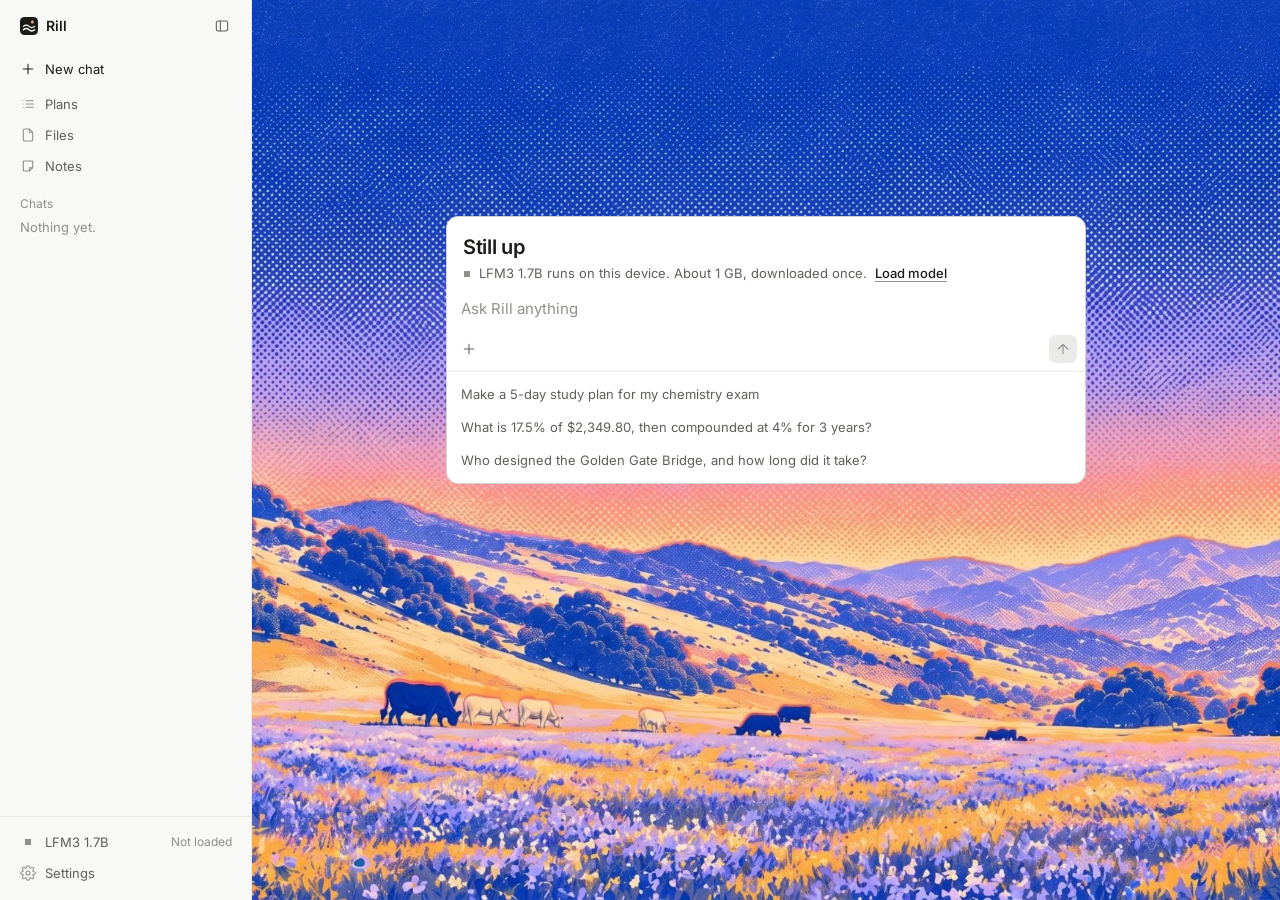
==== commit 61212035: "Light paper-white default, neutral grey dark mode, fewer controls Co-Authored-By: Devin AI <15824324" ====
--- a/index.html
+++ b/index.html
@@ -5,14 +5,15 @@
 <meta name="viewport" content="width=device-width, initial-scale=1, viewport-fit=cover">
 <meta http-equiv="Content-Security-Policy" content="default-src 'self'; script-src 'self' 'wasm-unsafe-eval'; worker-src 'self' blob:; connect-src 'self' https://huggingface.co https://*.huggingface.co https://*.hf.co https://*.wikipedia.org https://r.jina.ai; img-src 'self' data: blob:; style-src 'self'; font-src 'self'; frame-src 'self'; media-src 'none'; object-src 'none'; base-uri 'self'; form-action 'none'; require-trusted-types-for 'script'; trusted-types default">
 <meta name="referrer" content="strict-origin-when-cross-origin">
-<meta name="color-scheme" content="dark">
-<meta name="theme-color" content="#0f1226">
+<meta name="color-scheme" content="light dark">
+<meta name="theme-color" content="#ffffff">
 <meta name="description" content="Rill — a calm, private AI agent that runs entirely in your browser on WebGPU.">
 <title>Rill</title>
 <link rel="icon" href="assets/logo.svg" type="image/svg+xml">
 <link rel="preload" href="assets/fonts/inter-latin-wght-normal.woff2" as="font" type="font/woff2" crossorigin>
 <link rel="stylesheet" href="css/rill.css">
 <script src="js/trusted-types.js"></script>
+<script src="js/theme.js"></script>
 <script type="module" src="js/app.js"></script>
 </head>
 <body>
@@ -42,10 +43,9 @@
   <main class="main" id="main">
     <div class="backdrop" aria-hidden="true"></div>
     <button class="corner corner-left" id="openSidebar" type="button" aria-label="Show sidebar" aria-controls="sidebar"><span class="i i-sidebar" aria-hidden="true"></span></button>
-    <button class="corner corner-right" id="togglePanel" type="button" aria-label="Plans, files and notes" aria-controls="panel" aria-expanded="false"><span class="i i-panel" aria-hidden="true"></span></button>
 
     <div class="column">
-      <header class="topbar"><h1 class="chat-title" id="chatTitle">New chat</h1></header>
+      <h1 class="sr-only" id="chatTitle">New chat</h1>
 
       <section class="thread" id="thread" aria-label="Conversation">
         <div class="thread-inner" id="threadInner" role="log" aria-live="polite" aria-relevant="additions"></div>
@@ -61,7 +61,6 @@
               <span class="i i-plus" aria-hidden="true"></span><span class="sr-only">Attach files</span>
               <input type="file" id="fileInput" multiple hidden>
             </label>
-            <button class="toggle" id="thinkToggle" type="button" aria-pressed="false" title="Reason step by step before answering. Slower.">Think first</button>
             <span class="spacer"></span>
             <span class="composer-note" id="composerNote"></span>
             <button class="send" id="send" type="submit" aria-label="Send"><span class="i i-up" aria-hidden="true"></span></button>
@@ -97,6 +96,9 @@
     <label class="switch"><span><b>Run plans automatically</b><small>Start a plan as soon as it is made and keep going until it is done.</small></span><input type="checkbox" name="autoRun"><span class="track" aria-hidden="true"></span></label>
     <label class="switch"><span><b>Think first</b><small>Reason before answering. Slower, sometimes better on hard questions.</small></span><input type="checkbox" name="thinking"><span class="track" aria-hidden="true"></span></label>
     <label class="switch"><span><b>Read any web page</b><small>Uses r.jina.ai. The URLs Rill reads are sent to that service.</small></span><input type="checkbox" name="webReader"><span class="track" aria-hidden="true"></span></label>
+    <label class="field"><span>Theme</span>
+      <select name="theme"><option value="light">Light</option><option value="dark">Dark</option><option value="system">Match system</option></select>
+    </label>
     <label class="field"><span>Compute</span>
       <select name="device"><option value="auto">Automatic (WebGPU when available)</option><option value="webgpu">WebGPU</option><option value="wasm">CPU (slow)</option></select>
     </label>
--- a/css/rill.css
+++ b/css/rill.css
@@ -4,20 +4,22 @@
 @font-face { font-family: 'Inter'; src: url('../assets/fonts/inter-latin-wght-italic.woff2') format('woff2'); font-weight: 100 900; font-style: italic; font-display: swap; }
 
 :root {
-  color-scheme: dark;
-  /* Ink: a deep navy taken from the artwork's sky, never pure black. */
-  --bg: #0f1226;
-  --surface: #151931;
-  --raised: #1c2140;
-  --hover: #191d39;
-  --line: #262b4d;
-  --line-strong: #363c66;
-  --text: #edebf7;
-  --muted: #a3a5c2;
-  --faint: #7577a0;
-  /* The single accent: the peach of the sunset band. Used for state only. */
-  --accent: #f9a593;
-  --danger: #f08d8d;
+  color-scheme: light;
+  /* Paper white and neutral greys. The artwork is the only colour. */
+  --bg: #ffffff;
+  --side: #f8f8f7;
+  --surface: #f3f3f2;
+  --raised: #eaeae8;
+  --hover: #efefed;
+  --line: #e7e7e4;
+  --line-strong: #d3d3cf;
+  --text: #1b1b1a;
+  --muted: #5e5e5b;
+  --faint: #8f8f8b;
+  /* The single accent: the orange of the sunset band. Used for live state only. */
+  --accent: #e0623c;
+  --danger: #c4402f;
+  --scrim: rgb(0 0 0 / .3);
   --font: 'Inter', ui-sans-serif, system-ui, -apple-system, 'Segoe UI', sans-serif;
   --mono: ui-monospace, 'SF Mono', 'JetBrains Mono', Menlo, Consolas, monospace;
   --ease: cubic-bezier(.2, .7, .2, 1);
@@ -26,6 +28,23 @@
   --sidebar: 252px;
   --panel: 340px;
   --read: 760px;
+}
+
+:root[data-theme="dark"] {
+  color-scheme: dark;
+  --bg: #212121;
+  --side: #181818;
+  --surface: #2a2a2a;
+  --raised: #343434;
+  --hover: #2c2c2c;
+  --line: #303030;
+  --line-strong: #474747;
+  --text: #ececec;
+  --muted: #b2b2b2;
+  --faint: #878787;
+  --accent: #f9a593;
+  --danger: #f08d8d;
+  --scrim: rgb(0 0 0 / .55);
 }
 
 *, *::before, *::after { box-sizing: border-box; }
@@ -38,7 +57,7 @@
 .sr-only { position: absolute; width: 1px; height: 1px; overflow: hidden; clip-path: inset(50%); white-space: nowrap; }
 .spacer { flex: 1; }
 :focus-visible { outline: 1.5px solid var(--accent); outline-offset: 1px; border-radius: 6px; }
-::selection { background: rgb(249 165 147 / .3); }
+::selection { background: color-mix(in srgb, var(--accent) 28%, transparent); }
 * { scrollbar-width: thin; scrollbar-color: var(--line-strong) transparent; }
 
 /* ---------- Icons (CSS masks, no requests) ---------- */
@@ -66,7 +85,8 @@
 .shell[data-sidebar="closed"] { grid-template-columns: 0 minmax(0, 1fr) 0; }
 .shell[data-panel="open"] { grid-template-columns: var(--sidebar) minmax(0, 1fr) var(--panel); }
 .shell[data-sidebar="closed"][data-panel="open"] { grid-template-columns: 0 minmax(0, 1fr) var(--panel); }
-.sidebar, .panel { overflow: hidden; background: var(--bg); min-width: 0; }
+.sidebar, .panel { overflow: hidden; background: var(--side); min-width: 0; }
+.panel { background: var(--bg); }
 .sidebar { grid-column: 1; border-right: 1px solid var(--line); }
 .main { grid-column: 2; }
 .panel { grid-column: 3; border-left: 1px solid var(--line); }
@@ -86,11 +106,11 @@
 .row .i { color: var(--faint); transition: color var(--fast); }
 .row .label { flex: 1; min-width: 0; overflow: hidden; text-overflow: ellipsis; white-space: nowrap; }
 .row .count { color: var(--faint); font-size: 12px; font-variant-numeric: tabular-nums; }
-.row:hover, .row[aria-current="page"] { background: var(--hover); color: var(--text); }
+.row:hover { background: var(--hover); color: var(--text); }
+.row[aria-current="page"] { background: var(--raised); color: var(--text); }
 .row:hover .i { color: var(--muted); }
-.row-new { color: var(--text); background: var(--surface); margin-bottom: 4px; }
+.row-new { color: var(--text); margin-bottom: 4px; }
 .row-new .i { color: var(--text); }
-.row-new:hover { background: var(--raised); }
 .chat-group { padding: 12px 8px 5px; color: var(--faint); font-size: 12px; }
 .chat-group:first-child { padding-top: 0; }
 .chat-item { position: relative; }
@@ -114,22 +134,18 @@
 
 /* ---------- Main ---------- */
 .main { position: relative; min-width: 0; height: 100dvh; container-type: inline-size; overflow: hidden; }
-.backdrop { position: absolute; inset: 0; background: #1041bc url('../assets/backdrop.webp') center 62% / cover no-repeat; pointer-events: none; }
+.backdrop { position: absolute; inset: 0; background: #1041bc url('../assets/backdrop.webp') center 62% / cover no-repeat; pointer-events: none; transition: opacity var(--med) var(--ease); }
+body.focus .backdrop { opacity: 0; }
 .corner { position: absolute; top: 10px; z-index: 3; display: grid; place-items: center; width: 30px; height: 30px; border-radius: 8px; background: var(--bg); border: 1px solid var(--line); color: var(--muted); transition: color var(--fast), border-color var(--fast), opacity var(--med), visibility var(--med); }
 .corner:hover { color: var(--text); border-color: var(--line-strong); }
 .corner-left { left: 10px; }
-.corner-right { right: 10px; }
-.shell[data-sidebar="open"] .corner-left, .shell[data-panel="open"] .corner-right { opacity: 0; visibility: hidden; }
-
-/* The reading column: an opaque page set on the landscape. */
-.column { position: relative; z-index: 1; display: flex; flex-direction: column; width: min(100%, calc(var(--read) + 96px)); height: 100%; margin: 0 auto; border-inline: 1px solid transparent; transition: background var(--med) var(--ease), border-color var(--med) var(--ease); }
-body.focus .column { background: var(--bg); border-color: var(--line); }
-@container (max-width: 1080px) { .column { width: 100%; border-inline: 0; } }
-.topbar { display: flex; align-items: center; height: 50px; padding: 0 48px; flex: none; }
-.chat-title { font-size: 13px; font-weight: 500; color: var(--muted); overflow: hidden; text-overflow: ellipsis; white-space: nowrap; }
-body:not(.focus) .topbar { display: none; }
+.shell[data-sidebar="open"] .corner-left { opacity: 0; visibility: hidden; }
+
+/* The reading column. The artwork is for the home screen; a chat is plain paper. */
+.column { position: relative; z-index: 1; display: flex; flex-direction: column; width: min(100%, calc(var(--read) + 96px)); height: 100%; margin: 0 auto; }
+body.focus .main { background: var(--bg); }
 .thread { flex: 1; overflow-y: auto; min-height: 0; }
-.thread-inner { display: flex; flex-direction: column; gap: 20px; padding: 14px 48px 28px; }
+.thread-inner { display: flex; flex-direction: column; gap: 20px; padding: 56px 48px 28px; }
 .composer-wrap { flex: none; padding: 0 48px 20px; }
 
 /* Welcome: greeting and composer sit together in the sky. */
@@ -153,19 +169,16 @@
 .progress i { display: block; height: 100%; width: var(--p, 0%); background: var(--accent); transition: width var(--med) linear; }
 
 /* ---------- Composer ---------- */
-.composer { display: flex; flex-direction: column; background: var(--surface); border: 1px solid var(--line); border-radius: 12px; transition: border-color var(--fast); }
+.composer { display: flex; flex-direction: column; background: var(--bg); border: 1px solid var(--line); border-radius: 12px; transition: border-color var(--fast); }
 .composer:focus-within { border-color: var(--line-strong); }
 .composer textarea { display: block; width: 100%; min-height: 44px; max-height: 220px; padding: 13px 14px 4px; background: none; border: 0; outline: 0; resize: none; font-size: 15px; line-height: 1.5; }
 .composer textarea::placeholder { color: var(--faint); }
 .composer-bar { display: flex; align-items: center; gap: 4px; padding: 6px 8px 8px; }
 .composer-note { color: var(--faint); font-size: 12px; margin-right: 6px; font-variant-numeric: tabular-nums; }
-.toggle { height: 28px; padding: 0 9px; border-radius: 7px; color: var(--faint); font-weight: 500; transition: background var(--fast), color var(--fast); }
-.toggle:hover { background: var(--hover); color: var(--text); }
-.toggle[aria-pressed="true"] { background: var(--raised); color: var(--text); }
-.send { display: grid; place-items: center; width: 28px; height: 28px; border-radius: 7px; background: var(--text); color: var(--bg); transition: background var(--fast), color var(--fast), transform var(--fast); }
-.send:hover { background: #fff; }
+.send { display: grid; place-items: center; width: 28px; height: 28px; border-radius: 7px; background: var(--text); color: var(--bg); transition: background var(--fast), color var(--fast), opacity var(--fast), transform var(--fast); }
+.send:hover { opacity: .85; }
 .send:active { transform: scale(.94); }
-.send:disabled { background: var(--raised); color: var(--faint); cursor: default; transform: none; }
+.send:disabled { background: var(--raised); color: var(--faint); cursor: default; transform: none; opacity: 1; }
 .attachments { display: flex; flex-wrap: wrap; gap: 6px; padding: 10px 10px 0; }
 .attachments:empty { display: none; }
 .file-chip { display: inline-flex; align-items: center; gap: 6px; max-width: 260px; height: 24px; padding: 0 7px; border: 1px solid var(--line); border-radius: 6px; font-size: 12px; color: var(--muted); transition: opacity var(--med); }
@@ -179,13 +192,12 @@
 body:not(.focus) .composer:not(.has-text) .starters { display: flex; }
 .starter { display: flex; align-items: baseline; gap: 12px; padding: 7px 8px; border-radius: 7px; color: var(--muted); transition: background var(--fast), color var(--fast); }
 .starter span:first-child { flex: 1; min-width: 0; overflow: hidden; text-overflow: ellipsis; white-space: nowrap; }
-.starter .count { color: var(--faint); font-size: 12px; }
 .starter:hover { background: var(--hover); color: var(--text); }
 
 /* ---------- Messages ---------- */
 .msg, .tool, .plan-card { animation: rise var(--med) var(--ease) both; }
 .msg-user { align-self: flex-end; max-width: 80%; display: flex; flex-direction: column; align-items: flex-end; gap: 6px; }
-.msg-user .bubble { padding: 8px 12px; background: var(--raised); border-radius: 10px; font-size: 15px; line-height: 1.5; white-space: pre-wrap; overflow-wrap: anywhere; }
+.msg-user .bubble { padding: 8px 12px; background: var(--surface); border-radius: 10px; font-size: 15px; line-height: 1.5; white-space: pre-wrap; overflow-wrap: anywhere; }
 .msg-files { display: flex; flex-wrap: wrap; gap: 6px; justify-content: flex-end; }
 .msg-assistant { min-width: 0; }
 .msg-assistant:has(.body:empty):not(:has(.thinking:not([hidden]))) { display: none; }
@@ -243,7 +255,7 @@
 .btn { display: inline-flex; align-items: center; gap: 6px; height: 28px; padding: 0 10px; border-radius: 7px; font-weight: 500; white-space: nowrap; cursor: pointer; transition: background var(--fast), color var(--fast), border-color var(--fast); }
 .btn .i { width: 13px; height: 13px; }
 .btn-primary { background: var(--text); color: var(--bg); }
-.btn-primary:hover { background: #fff; }
+.btn-primary:hover { opacity: .85; }
 .btn-soft { background: var(--raised); color: var(--text); }
 .btn-soft:hover { background: var(--line); }
 .btn-ghost { color: var(--muted); }
@@ -256,7 +268,7 @@
 .tabs { display: flex; align-items: center; gap: 2px; height: 50px; padding: 0 10px 0 12px; flex: none; border-bottom: 1px solid var(--line); }
 .tab { height: 28px; padding: 0 9px; border-radius: 7px; color: var(--faint); font-weight: 500; transition: background var(--fast), color var(--fast); }
 .tab:hover { color: var(--text); }
-.tab[aria-selected="true"] { color: var(--text); background: var(--surface); }
+.tab[aria-selected="true"] { color: var(--text); background: var(--raised); }
 .pane { flex: 1; overflow-y: auto; padding: 18px 20px 24px; animation: fade var(--med) var(--ease); }
 .pane .plan-controls { margin-bottom: 16px; }
 .pane .segs { margin: 14px 0 16px; }
@@ -322,7 +334,7 @@
 /* ---------- Dialog, drop zone, toasts ---------- */
 .dialog { width: min(440px, calc(100vw - 32px)); padding: 0; background: var(--bg); color: var(--text); border: 1px solid var(--line-strong); border-radius: 12px; }
 .dialog[open] { animation: rise var(--med) var(--ease); }
-.dialog::backdrop { background: rgb(8 10 24 / .6); animation: fade var(--med) var(--ease); }
+.dialog::backdrop { background: var(--scrim); animation: fade var(--med) var(--ease); }
 .dialog-body { display: flex; flex-direction: column; gap: 16px; padding: 20px; }
 .dialog h2 { font-size: 15px; font-weight: 600; }
 .field { display: flex; flex-direction: column; gap: 6px; }
@@ -343,7 +355,7 @@
 .fine { color: var(--faint); font-size: 12px; }
 .dialog-actions { display: flex; align-items: center; margin: 0 -10px 0; padding: 0 10px; }
 .dialog-actions .btn-danger { margin-left: -10px; }
-.dropzone { position: fixed; inset: 0; z-index: 30; display: grid; place-items: center; background: rgb(8 10 24 / .6); animation: fade var(--fast); }
+.dropzone { position: fixed; inset: 0; z-index: 30; display: grid; place-items: center; background: var(--scrim); animation: fade var(--fast); }
 .dropzone-card { padding: 12px 18px; background: var(--bg); border: 1px dashed var(--line-strong); border-radius: 10px; font-weight: 500; }
 .toasts { position: fixed; top: 12px; left: 50%; transform: translateX(-50%); z-index: 40; display: flex; flex-direction: column; align-items: center; gap: 6px; pointer-events: none; }
 .toast { max-width: min(420px, calc(100vw - 32px)); padding: 7px 12px; background: var(--raised); border: 1px solid var(--line-strong); border-radius: 8px; animation: drop var(--med) var(--ease); transition: opacity var(--med), transform var(--med); }
@@ -370,10 +382,9 @@
   @media (max-width: 480px) { .panel { width: 100vw; } }
   .shell[data-sidebar="closed"] .sidebar { transform: translateX(-100%); visibility: hidden; }
   .shell:not([data-panel="open"]) .panel { transform: translateX(100%); visibility: hidden; }
-  .scrim { display: block; position: fixed; inset: 0; z-index: 15; background: rgb(8 10 24 / .6); animation: fade var(--med); }
+  .scrim { display: block; position: fixed; inset: 0; z-index: 15; background: var(--scrim); animation: fade var(--med); }
   .thread-inner { padding-inline: 16px; }
   .composer-wrap { padding: 0 12px 12px; }
-  .topbar { padding: 0 52px; }
   body:not(.focus) .column { padding-bottom: 12vh; }
   body:not(.focus) .composer-wrap { padding-inline: 14px; }
   .msg-user { max-width: 90%; }
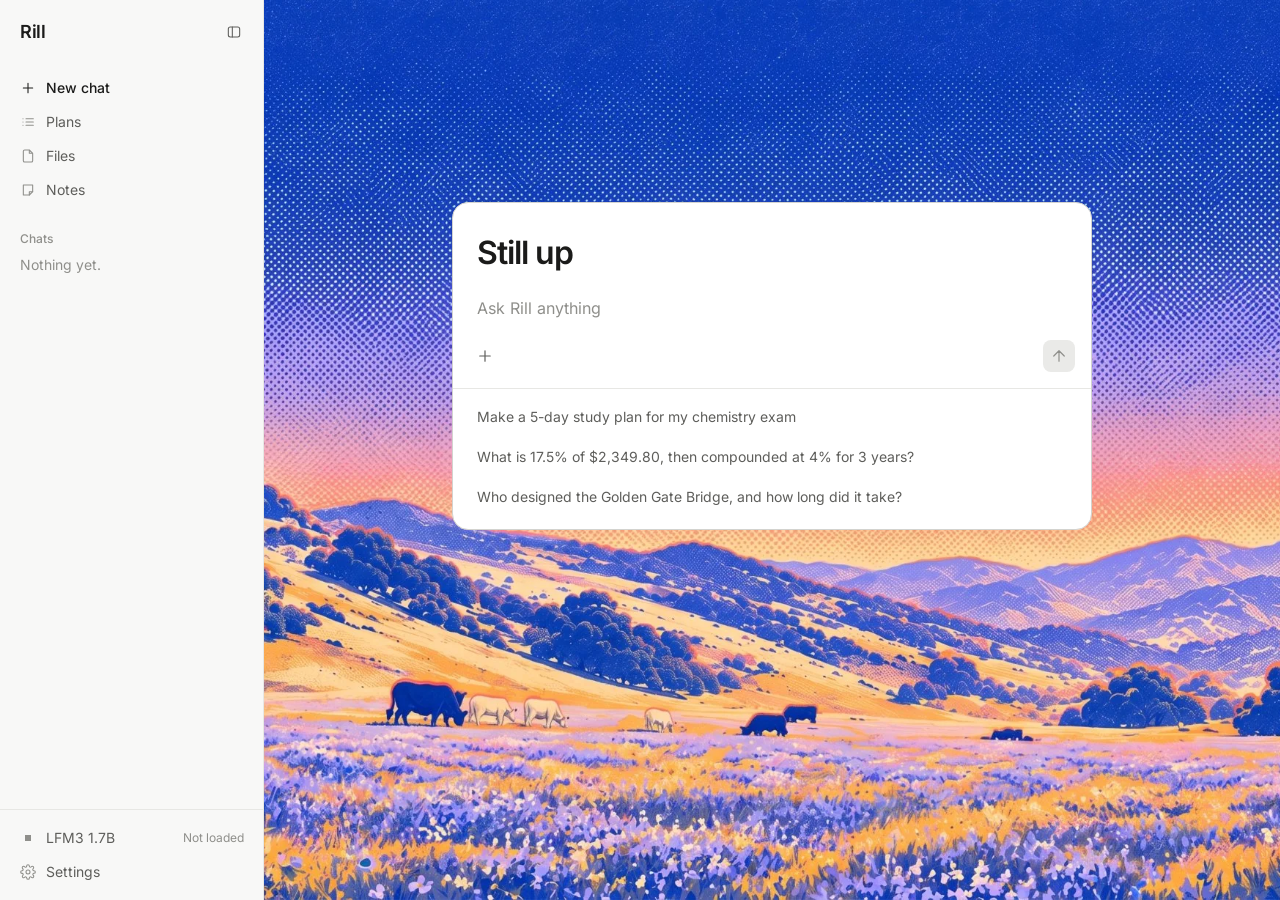
==== commit 073e7c72: "Type scale and 8px spacing grid; remove model description line and logo Co-Authored-By: Devin AI <15" ====
--- a/index.html
+++ b/index.html
@@ -9,7 +9,7 @@
 <meta name="theme-color" content="#ffffff">
 <meta name="description" content="Rill — a calm, private AI agent that runs entirely in your browser on WebGPU.">
 <title>Rill</title>
-<link rel="icon" href="assets/logo.svg" type="image/svg+xml">
+<link rel="icon" href="data:,">
 <link rel="preload" href="assets/fonts/inter-latin-wght-normal.woff2" as="font" type="font/woff2" crossorigin>
 <link rel="stylesheet" href="css/rill.css">
 <script src="js/trusted-types.js"></script>
@@ -21,7 +21,6 @@
   <aside class="sidebar" id="sidebar" aria-label="Chats">
     <div class="sidebar-inner">
       <div class="brand">
-        <img src="assets/logo.svg" alt="" width="18" height="18">
         <span class="wordmark">Rill</span>
         <button class="icon-btn" id="toggleSidebar" type="button" aria-label="Hide sidebar" aria-controls="sidebar"><span class="i i-sidebar" aria-hidden="true"></span></button>
       </div>
--- a/css/rill.css
+++ b/css/rill.css
@@ -20,14 +20,20 @@
   --accent: #e0623c;
   --danger: #c4402f;
   --scrim: rgb(0 0 0 / .3);
+  /* Type scale: five sizes, each with one job. */
+  --t-meta: 12px;    /* counts, times, labels */
+  --t-ui: 14px;      /* controls and lists */
+  --t-read: 16px;    /* messages and the input */
+  --t-title: 18px;   /* titles of plans, dialogs, headings */
+  --t-display: 32px; /* the greeting */
   --font: 'Inter', ui-sans-serif, system-ui, -apple-system, 'Segoe UI', sans-serif;
   --mono: ui-monospace, 'SF Mono', 'JetBrains Mono', Menlo, Consolas, monospace;
   --ease: cubic-bezier(.2, .7, .2, 1);
   --fast: 120ms;
   --med: 220ms;
-  --sidebar: 252px;
-  --panel: 340px;
-  --read: 760px;
+  --sidebar: 264px;
+  --panel: 360px;
+  --read: 720px;
 }
 
 :root[data-theme="dark"] {
@@ -49,7 +55,7 @@
 
 *, *::before, *::after { box-sizing: border-box; }
 html, body { height: 100%; }
-body { margin: 0; background: var(--bg); color: var(--text); font: 400 13px/1.45 var(--font); font-feature-settings: 'cv11', 'ss03'; -webkit-font-smoothing: antialiased; text-rendering: optimizeLegibility; overflow: hidden; }
+body { margin: 0; background: var(--bg); color: var(--text); font: 400 var(--t-ui)/1.45 var(--font); font-feature-settings: 'cv11', 'ss03'; -webkit-font-smoothing: antialiased; text-rendering: optimizeLegibility; overflow: hidden; }
 button, input, select, textarea { font: inherit; color: inherit; }
 button { background: none; border: 0; padding: 0; cursor: pointer; text-align: left; }
 h1, h2, h3, h4, p { margin: 0; }
@@ -92,36 +98,36 @@
 .panel { grid-column: 3; border-left: 1px solid var(--line); }
 .shell[data-sidebar="closed"] .sidebar { border-right-color: transparent; }
 .shell:not([data-panel="open"]) .panel { border-left-color: transparent; }
-.sidebar-inner { width: var(--sidebar); height: 100%; display: flex; flex-direction: column; padding: 12px; gap: 14px; }
+.sidebar-inner { width: var(--sidebar); height: 100%; display: flex; flex-direction: column; padding: 16px 12px 12px; gap: 24px; }
 .panel-inner { width: var(--panel); height: 100%; display: flex; flex-direction: column; }
 .scrim { display: none; }
 
 /* ---------- Sidebar ---------- */
-.brand { display: flex; align-items: center; gap: 8px; height: 28px; padding: 0 4px 0 8px; }
-.brand img { display: block; }
-.wordmark { font-size: 14px; font-weight: 600; letter-spacing: -.01em; flex: 1; }
-.nav, .chat-list, .sidebar-foot { display: flex; flex-direction: column; gap: 1px; }
+.brand { display: flex; align-items: center; height: 32px; padding: 0 2px 0 8px; }
+
+.wordmark { font-size: var(--t-title); font-weight: 600; letter-spacing: -.02em; flex: 1; }
+.nav, .chat-list, .sidebar-foot { display: flex; flex-direction: column; gap: 2px; }
 .chat-list { flex: 1; overflow-y: auto; margin: 0 -4px; padding: 0 4px; }
-.row { display: flex; align-items: center; gap: 9px; width: 100%; height: 30px; padding: 0 8px; border-radius: 7px; color: var(--muted); transition: background var(--fast), color var(--fast); }
+.row { display: flex; align-items: center; gap: 10px; width: 100%; height: 32px; padding: 0 8px; border-radius: 8px; color: var(--muted); transition: background var(--fast), color var(--fast); }
 .row .i { color: var(--faint); transition: color var(--fast); }
 .row .label { flex: 1; min-width: 0; overflow: hidden; text-overflow: ellipsis; white-space: nowrap; }
-.row .count { color: var(--faint); font-size: 12px; font-variant-numeric: tabular-nums; }
+.row .count { color: var(--faint); font-size: var(--t-meta); font-variant-numeric: tabular-nums; }
 .row:hover { background: var(--hover); color: var(--text); }
 .row[aria-current="page"] { background: var(--raised); color: var(--text); }
 .row:hover .i { color: var(--muted); }
-.row-new { color: var(--text); margin-bottom: 4px; }
+.row-new { color: var(--text); font-weight: 500; }
 .row-new .i { color: var(--text); }
-.chat-group { padding: 12px 8px 5px; color: var(--faint); font-size: 12px; }
+.chat-group { padding: 16px 8px 6px; color: var(--faint); font-size: var(--t-meta); font-weight: 500; }
 .chat-group:first-child { padding-top: 0; }
 .chat-item { position: relative; }
-.chat-item .del { position: absolute; right: 4px; top: 4px; width: 22px; height: 22px; display: grid; place-items: center; border-radius: 5px; color: var(--faint); opacity: 0; transition: opacity var(--fast), color var(--fast), background var(--fast); }
+.chat-item .del { position: absolute; right: 4px; top: 4px; width: 24px; height: 24px; display: grid; place-items: center; border-radius: 6px; color: var(--faint); opacity: 0; transition: opacity var(--fast), color var(--fast), background var(--fast); }
 .chat-item .del .i { width: 14px; height: 14px; color: inherit; }
 .chat-item:hover .del, .chat-item .del:focus-visible { opacity: 1; }
 .chat-item .del:hover { color: var(--danger); background: var(--raised); }
 .chat-item:hover .count, .chat-item:focus-within .count { visibility: hidden; }
 .chat-item .count.running { color: var(--accent); }
 .list-empty { padding: 0 8px; color: var(--faint); }
-.sidebar-foot { border-top: 1px solid var(--line); padding-top: 10px; margin: 0 -12px; padding-inline: 12px; }
+.sidebar-foot { border-top: 1px solid var(--line); margin: 0 -12px; padding: 12px 12px 0; }
 
 /* State square: the only place the accent appears at rest. */
 .sq { width: 6px; height: 6px; margin: 0 5px; flex: none; background: var(--faint); transition: background var(--med); }
@@ -129,82 +135,85 @@
 [data-state="loading"] .sq, [data-state="busy"] .sq, .sq.live { background: var(--accent); animation: blink 1.2s var(--ease) infinite; }
 [data-state="error"] .sq { background: var(--danger); }
 
-.icon-btn { display: inline-grid; place-items: center; width: 28px; height: 28px; border-radius: 7px; color: var(--muted); cursor: pointer; flex: none; transition: background var(--fast), color var(--fast); }
+.icon-btn { display: inline-grid; place-items: center; width: 32px; height: 32px; border-radius: 8px; color: var(--muted); cursor: pointer; flex: none; transition: background var(--fast), color var(--fast); }
 .icon-btn:hover { background: var(--hover); color: var(--text); }
 
 /* ---------- Main ---------- */
 .main { position: relative; min-width: 0; height: 100dvh; container-type: inline-size; overflow: hidden; }
 .backdrop { position: absolute; inset: 0; background: #1041bc url('../assets/backdrop.webp') center 62% / cover no-repeat; pointer-events: none; transition: opacity var(--med) var(--ease); }
 body.focus .backdrop { opacity: 0; }
-.corner { position: absolute; top: 10px; z-index: 3; display: grid; place-items: center; width: 30px; height: 30px; border-radius: 8px; background: var(--bg); border: 1px solid var(--line); color: var(--muted); transition: color var(--fast), border-color var(--fast), opacity var(--med), visibility var(--med); }
+.corner { position: absolute; top: 16px; z-index: 3; display: grid; place-items: center; width: 32px; height: 32px; border-radius: 8px; background: var(--bg); border: 1px solid var(--line); color: var(--muted); transition: color var(--fast), border-color var(--fast), opacity var(--med), visibility var(--med); }
 .corner:hover { color: var(--text); border-color: var(--line-strong); }
-.corner-left { left: 10px; }
+.corner-left { left: 16px; }
 .shell[data-sidebar="open"] .corner-left { opacity: 0; visibility: hidden; }
 
 /* The reading column. The artwork is for the home screen; a chat is plain paper. */
 .column { position: relative; z-index: 1; display: flex; flex-direction: column; width: min(100%, calc(var(--read) + 96px)); height: 100%; margin: 0 auto; }
 body.focus .main { background: var(--bg); }
 .thread { flex: 1; overflow-y: auto; min-height: 0; }
-.thread-inner { display: flex; flex-direction: column; gap: 20px; padding: 56px 48px 28px; }
-.composer-wrap { flex: none; padding: 0 48px 20px; }
-
-/* Welcome: greeting and composer sit together in the sky. */
-body:not(.focus) .column { justify-content: center; padding-bottom: 20vh; }
+.thread-inner { display: flex; flex-direction: column; gap: 24px; padding: 64px 48px 32px; }
+.composer-wrap { flex: none; padding: 0 48px 24px; }
+
+/* Home: one block. The greeting is the only large text on the page. */
+body:not(.focus) .column { justify-content: center; padding-bottom: 16vh; }
 body:not(.focus) .thread { display: none; }
 body:not(.focus) .composer-wrap { width: min(100%, 688px); margin-inline: auto; padding-inline: 24px; }
-.greeting { padding: 18px 16px 2px; }
+.greeting { padding: 32px 24px 8px; }
 body.focus .greeting { display: none; }
 .welcome { animation: fade var(--med) var(--ease) both; }
-.welcome h2 { font-size: 20px; line-height: 1.25; font-weight: 600; letter-spacing: -.015em; }
-.welcome .sub { margin-top: 3px; color: var(--muted); }
-.model-line { display: flex; align-items: center; flex-wrap: wrap; gap: 4px 8px; margin-top: 4px; color: var(--muted); }
-.model-line .sq { margin-left: 1px; margin-right: 1px; }
+.welcome h2 { font-size: var(--t-display); line-height: 1.15; font-weight: 600; letter-spacing: -.03em; }
+.model-line { display: flex; align-items: center; flex-wrap: wrap; gap: 8px; color: var(--muted); }
+.welcome .model-line { margin-top: 12px; }
+.model-line .sq { margin: 0 2px 0 0; }
 .model-line b { font-weight: 500; color: var(--text); }
-.model-line .progress { flex-basis: 100%; max-width: 320px; margin-top: 6px; }
+.model-line .dim { font-size: var(--t-meta); color: var(--faint); font-variant-numeric: tabular-nums; }
+.model-line .progress { flex-basis: 100%; max-width: 320px; }
 .model-line.warn .sq { background: var(--danger); }
-.thread .model-line { margin: 0; }
 .link { color: var(--text); font-weight: 500; text-decoration: underline; text-decoration-color: var(--faint); text-underline-offset: 3px; transition: text-decoration-color var(--fast); }
 .link:hover { text-decoration-color: currentColor; }
 .progress { height: 2px; background: var(--line); overflow: hidden; }
 .progress i { display: block; height: 100%; width: var(--p, 0%); background: var(--accent); transition: width var(--med) linear; }
 
 /* ---------- Composer ---------- */
-.composer { display: flex; flex-direction: column; background: var(--bg); border: 1px solid var(--line); border-radius: 12px; transition: border-color var(--fast); }
+.composer { display: flex; flex-direction: column; background: var(--bg); border: 1px solid var(--line); border-radius: 16px; transition: border-color var(--fast); }
 .composer:focus-within { border-color: var(--line-strong); }
-.composer textarea { display: block; width: 100%; min-height: 44px; max-height: 220px; padding: 13px 14px 4px; background: none; border: 0; outline: 0; resize: none; font-size: 15px; line-height: 1.5; }
+.composer textarea { display: block; width: 100%; min-height: 48px; max-height: 224px; padding: 16px 16px 4px; background: none; border: 0; outline: 0; resize: none; font-size: var(--t-read); line-height: 1.5; }
+body:not(.focus) .composer textarea { padding: 16px 24px 8px; min-height: 56px; }
 .composer textarea::placeholder { color: var(--faint); }
-.composer-bar { display: flex; align-items: center; gap: 4px; padding: 6px 8px 8px; }
-.composer-note { color: var(--faint); font-size: 12px; margin-right: 6px; font-variant-numeric: tabular-nums; }
-.send { display: grid; place-items: center; width: 28px; height: 28px; border-radius: 7px; background: var(--text); color: var(--bg); transition: background var(--fast), color var(--fast), opacity var(--fast), transform var(--fast); }
+.composer-bar { display: flex; align-items: center; gap: 8px; padding: 4px 8px 8px; }
+body:not(.focus) .composer-bar { padding: 4px 16px 16px; }
+.composer-bar .i { width: 18px; height: 18px; }
+.composer-note { color: var(--faint); font-size: var(--t-meta); font-variant-numeric: tabular-nums; }
+.send { display: grid; place-items: center; width: 32px; height: 32px; border-radius: 8px; background: var(--text); color: var(--bg); transition: background var(--fast), color var(--fast), opacity var(--fast), transform var(--fast); }
 .send:hover { opacity: .85; }
 .send:active { transform: scale(.94); }
 .send:disabled { background: var(--raised); color: var(--faint); cursor: default; transform: none; opacity: 1; }
-.attachments { display: flex; flex-wrap: wrap; gap: 6px; padding: 10px 10px 0; }
+.attachments { display: flex; flex-wrap: wrap; gap: 8px; padding: 16px 16px 0; }
 .attachments:empty { display: none; }
-.file-chip { display: inline-flex; align-items: center; gap: 6px; max-width: 260px; height: 24px; padding: 0 7px; border: 1px solid var(--line); border-radius: 6px; font-size: 12px; color: var(--muted); transition: opacity var(--med); }
+.file-chip { display: inline-flex; align-items: center; gap: 6px; max-width: 260px; height: 28px; padding: 0 8px; border: 1px solid var(--line); border-radius: 8px; font-size: var(--t-meta); color: var(--muted); transition: opacity var(--med); }
 .file-chip .i { width: 13px; height: 13px; color: var(--faint); }
 .file-chip .name { overflow: hidden; text-overflow: ellipsis; white-space: nowrap; }
 .file-chip .meta { color: var(--faint); font-variant-numeric: tabular-nums; white-space: nowrap; }
 .file-chip button { display: grid; place-items: center; color: var(--faint); border-radius: 4px; transition: color var(--fast); }
 .file-chip button:hover { color: var(--text); }
 .file-chip.loading { opacity: .6; }
-.starters { display: none; flex-direction: column; border-top: 1px solid var(--line); padding: 6px; }
+.starters { display: none; flex-direction: column; border-top: 1px solid var(--line); padding: 8px 12px 12px; }
 body:not(.focus) .composer:not(.has-text) .starters { display: flex; }
-.starter { display: flex; align-items: baseline; gap: 12px; padding: 7px 8px; border-radius: 7px; color: var(--muted); transition: background var(--fast), color var(--fast); }
+.starter { display: flex; align-items: center; height: 40px; padding: 0 12px; border-radius: 8px; color: var(--muted); transition: background var(--fast), color var(--fast); }
 .starter span:first-child { flex: 1; min-width: 0; overflow: hidden; text-overflow: ellipsis; white-space: nowrap; }
 .starter:hover { background: var(--hover); color: var(--text); }
 
 /* ---------- Messages ---------- */
 .msg, .tool, .plan-card { animation: rise var(--med) var(--ease) both; }
-.msg-user { align-self: flex-end; max-width: 80%; display: flex; flex-direction: column; align-items: flex-end; gap: 6px; }
-.msg-user .bubble { padding: 8px 12px; background: var(--surface); border-radius: 10px; font-size: 15px; line-height: 1.5; white-space: pre-wrap; overflow-wrap: anywhere; }
+.msg-user { align-self: flex-end; max-width: 80%; display: flex; flex-direction: column; align-items: flex-end; gap: 8px; }
+.msg-user .bubble { padding: 10px 16px; background: var(--surface); border-radius: 16px; font-size: var(--t-read); line-height: 1.5; white-space: pre-wrap; overflow-wrap: anywhere; }
 .msg-files { display: flex; flex-wrap: wrap; gap: 6px; justify-content: flex-end; }
 .msg-assistant { min-width: 0; }
 .msg-assistant:has(.body:empty):not(:has(.thinking:not([hidden]))) { display: none; }
 .msg-assistant { position: relative; }
-.msg-meta { position: absolute; top: 100%; left: 0; display: flex; gap: 12px; height: 18px; margin-top: 1px; font-size: 12px; color: var(--faint); font-variant-numeric: tabular-nums; opacity: 0; transition: opacity var(--fast); }
+.msg-meta { position: absolute; top: 100%; left: 0; display: flex; gap: 12px; height: 20px; margin-top: 2px; font-size: var(--t-meta); color: var(--faint); font-variant-numeric: tabular-nums; opacity: 0; transition: opacity var(--fast); }
 .msg-assistant:hover .msg-meta, .msg-assistant:focus-within .msg-meta, .msg-assistant:last-child .msg-meta { opacity: 1; }
-.msg-assistant:last-child { margin-bottom: 14px; }
+.msg-assistant:last-child { margin-bottom: 16px; }
 .msg-meta:empty { display: none; }
 .msg-meta button { color: var(--muted); transition: color var(--fast); }
 .msg-meta button:hover { color: var(--text); }
@@ -221,8 +230,8 @@
 .thought { margin-top: 6px; padding-left: 12px; border-left: 1px solid var(--line); white-space: pre-wrap; }
 
 /* Tool calls: one quiet line, detail on demand. */
-.tool { margin: -8px 0; }
-.tool summary { display: flex; align-items: center; gap: 8px; height: 26px; color: var(--muted); border-radius: 6px; transition: color var(--fast); }
+.tool { margin: -12px 0; }
+.tool summary { display: flex; align-items: center; gap: 8px; height: 32px; color: var(--muted); border-radius: 6px; transition: color var(--fast); }
 .tool summary:hover { color: var(--text); }
 .tool .ti { display: grid; place-items: center; width: 14px; height: 14px; flex: none; color: var(--faint); }
 .tool .ti .i { width: 13px; height: 13px; }
@@ -230,30 +239,31 @@
 .tool.running .ti::before { content: ''; width: 6px; height: 6px; background: var(--accent); animation: blink 1.1s var(--ease) infinite; }
 .tool.error .ti { color: var(--danger); }
 .tool-label { flex: none; }
-.tool-arg { min-width: 0; overflow: hidden; text-overflow: ellipsis; white-space: nowrap; font: 12px var(--mono); color: var(--faint); }
-.tool-detail { margin: 4px 0 8px 6px; padding-left: 15px; border-left: 1px solid var(--line); animation: fade var(--med) var(--ease); }
-.tool-detail .label { margin: 8px 0 3px; font-size: 12px; color: var(--faint); }
-.tool-detail pre { margin: 0; font: 12px/1.55 var(--mono); color: var(--muted); white-space: pre-wrap; overflow-wrap: anywhere; max-height: 260px; overflow: auto; }
-.sources { display: flex; flex-wrap: wrap; gap: 4px 14px; margin-top: 8px; font-size: 12px; }
+.tool-arg { min-width: 0; overflow: hidden; text-overflow: ellipsis; white-space: nowrap; font: var(--t-meta) var(--mono); color: var(--faint); }
+.tool-detail { margin: 4px 0 12px 6px; padding-left: 16px; border-left: 1px solid var(--line); animation: fade var(--med) var(--ease); }
+.tool-detail .label { margin: 12px 0 4px; font-size: var(--t-meta); color: var(--faint); }
+.tool-detail .label:first-child { margin-top: 4px; }
+.tool-detail pre { margin: 0; font: 13px/1.55 var(--mono); color: var(--muted); white-space: pre-wrap; overflow-wrap: anywhere; max-height: 260px; overflow: auto; }
+.sources { display: flex; flex-wrap: wrap; gap: 4px 16px; margin-top: 12px; font-size: var(--t-meta); }
 .source, .md-link { color: var(--text); text-decoration: underline; text-decoration-color: var(--line-strong); text-underline-offset: 3px; transition: text-decoration-color var(--fast); }
 .source:hover, .md-link:hover { text-decoration-color: var(--accent); }
 
 /* ---------- Plans ---------- */
-.plan-card { border: 1px solid var(--line); border-radius: 10px; padding: 14px; }
+.plan-card { border: 1px solid var(--line); border-radius: 16px; padding: 20px 24px; }
 .plan-card header, .plan-head { display: flex; align-items: baseline; gap: 12px; }
-.plan-card h3, .plan-head h3 { flex: 1; min-width: 0; font-size: 14px; font-weight: 600; letter-spacing: -.005em; }
-.plan-count { color: var(--faint); font-size: 12px; font-variant-numeric: tabular-nums; }
-.plan-card .meta, .plan-goal { margin-top: 2px; color: var(--muted); }
-.segs { display: flex; gap: 3px; margin: 12px 0; }
+.plan-card h3, .plan-head h3 { flex: 1; min-width: 0; font-size: var(--t-title); font-weight: 600; letter-spacing: -.015em; line-height: 1.3; }
+.plan-count { color: var(--faint); font-size: var(--t-meta); font-variant-numeric: tabular-nums; }
+.plan-card .meta, .plan-goal { margin-top: 4px; color: var(--muted); }
+.segs { display: flex; gap: 4px; margin: 16px 0; }
 .segs i { flex: 1; height: 3px; background: var(--line); transition: background var(--med) var(--ease); }
 .segs i.done { background: var(--text); }
 .segs i.active { background: var(--accent); animation: blink 1.2s var(--ease) infinite; }
-.actions, .plan-controls { display: flex; flex-wrap: wrap; gap: 6px; }
+.actions, .plan-controls { display: flex; flex-wrap: wrap; gap: 8px; }
 .actions:empty, .plan-controls:empty { display: none; }
-.actions .btn-ghost:first-child { margin-left: -10px; }
+.actions .btn-ghost:first-child { margin-left: -12px; }
 .plan-card .segs:last-child, .plan-card .segs:has(+ .actions:empty) { margin-bottom: 2px; }
-.btn { display: inline-flex; align-items: center; gap: 6px; height: 28px; padding: 0 10px; border-radius: 7px; font-weight: 500; white-space: nowrap; cursor: pointer; transition: background var(--fast), color var(--fast), border-color var(--fast); }
-.btn .i { width: 13px; height: 13px; }
+.btn { display: inline-flex; align-items: center; gap: 8px; height: 32px; padding: 0 12px; border-radius: 8px; font-weight: 500; white-space: nowrap; cursor: pointer; transition: background var(--fast), color var(--fast), border-color var(--fast), opacity var(--fast); }
+.btn .i { width: 14px; height: 14px; }
 .btn-primary { background: var(--text); color: var(--bg); }
 .btn-primary:hover { opacity: .85; }
 .btn-soft { background: var(--raised); color: var(--text); }
@@ -265,17 +275,17 @@
 .btn:disabled { opacity: .45; cursor: default; }
 
 /* ---------- Panel ---------- */
-.tabs { display: flex; align-items: center; gap: 2px; height: 50px; padding: 0 10px 0 12px; flex: none; border-bottom: 1px solid var(--line); }
-.tab { height: 28px; padding: 0 9px; border-radius: 7px; color: var(--faint); font-weight: 500; transition: background var(--fast), color var(--fast); }
+.tabs { display: flex; align-items: center; gap: 4px; height: 64px; padding: 0 12px 0 16px; flex: none; }
+.tab { height: 32px; padding: 0 12px; border-radius: 8px; color: var(--faint); font-weight: 500; transition: background var(--fast), color var(--fast); }
 .tab:hover { color: var(--text); }
 .tab[aria-selected="true"] { color: var(--text); background: var(--raised); }
-.pane { flex: 1; overflow-y: auto; padding: 18px 20px 24px; animation: fade var(--med) var(--ease); }
+.pane { flex: 1; overflow-y: auto; padding: 8px 24px 24px; animation: fade var(--med) var(--ease); }
 .pane .plan-controls { margin-bottom: 16px; }
-.pane .segs { margin: 14px 0 16px; }
+.pane .segs { margin: 16px 0; }
 .steps { list-style: none; margin: 0; padding: 0; display: flex; flex-direction: column; }
 .step:first-child { border-top: 0; }
-.step { display: grid; grid-template-columns: 16px minmax(0, 1fr); gap: 10px; padding: 8px 0; border-top: 1px solid var(--line); }
-.step-dot { display: grid; place-items: center; width: 16px; height: 19px; color: var(--faint); }
+.step { display: grid; grid-template-columns: 16px minmax(0, 1fr); gap: 12px; padding: 12px 0; border-top: 1px solid var(--line); }
+.step-dot { display: grid; place-items: center; width: 16px; height: 20px; color: var(--faint); }
 .step-dot .i { display: none; width: 13px; height: 13px; }
 .step-dot::before { content: ''; width: 6px; height: 6px; border: 1px solid var(--faint); }
 .step.active .step-dot::before { background: var(--accent); border-color: var(--accent); animation: blink 1.1s var(--ease) infinite; }
@@ -283,82 +293,82 @@
 .step.done .step-dot .i { display: block; animation: pop var(--med) var(--ease); }
 .step-text .t { transition: color var(--med); }
 .step.done .step-text .t { color: var(--muted); }
-.step-text .meta, .card .meta { color: var(--faint); font-size: 12px; margin-top: 2px; }
+.step-text .meta, .card .meta { color: var(--faint); font-size: var(--t-meta); margin-top: 4px; }
 .step-result { margin-top: 4px; }
-.step-result summary { color: var(--faint); font-size: 12px; transition: color var(--fast); }
+.step-result summary { color: var(--faint); font-size: var(--t-meta); transition: color var(--fast); }
 .step-result summary:hover { color: var(--text); }
-.step-result .md { margin-top: 6px; font-size: 13px; color: var(--muted); }
+.step-result .md { margin-top: 8px; font-size: var(--t-ui); color: var(--muted); }
 .plan-picker { margin-top: 20px; padding-top: 14px; border-top: 1px solid var(--line); display: flex; flex-direction: column; gap: 2px; }
-.plan-picker h4 { font-size: 12px; font-weight: 400; color: var(--faint); margin-bottom: 4px; }
-.plan-picker .btn { justify-content: flex-start; margin-left: -10px; }
-.empty { color: var(--muted); max-width: 32ch; }
+.plan-picker h4 { font-size: var(--t-meta); font-weight: 500; color: var(--faint); margin-bottom: 4px; }
+.plan-picker .btn { justify-content: flex-start; margin-left: -12px; }
+.empty { color: var(--muted); max-width: 34ch; line-height: 1.55; }
 .empty .i { display: none; }
 .list { display: flex; flex-direction: column; }
-.card { padding: 10px 0; border-top: 1px solid var(--line); }
-.card-head { display: flex; align-items: center; gap: 8px; min-height: 28px; }
+.card { padding: 12px 0; border-top: 1px solid var(--line); }
+.card-head { display: flex; align-items: center; gap: 8px; min-height: 32px; }
 .card-head > .i { color: var(--faint); }
 .card-head .title { flex: 1; min-width: 0; font-weight: 500; overflow: hidden; text-overflow: ellipsis; white-space: nowrap; }
 .card-head .icon-btn { width: 24px; height: 24px; opacity: 0; }
 .card-head .icon-btn .i { width: 14px; height: 14px; }
 .card:hover .icon-btn, .card .icon-btn:focus-visible { opacity: 1; }
-.card .md { margin-top: 6px; font-size: 13px; color: var(--muted); }
+.card .md { margin-top: 8px; font-size: var(--t-ui); color: var(--muted); }
 
 /* ---------- Markdown ---------- */
-.md { font-size: 15px; line-height: 1.6; overflow-wrap: anywhere; }
+.md { font-size: var(--t-read); line-height: 1.65; overflow-wrap: anywhere; }
 .md > :first-child { margin-top: 0; }
 .md > :last-child { margin-bottom: 0; }
 .md p { margin: 0 0 .75em; }
-.md-h { margin: 1.2em 0 .4em; font-size: 15px; font-weight: 600; letter-spacing: -.005em; line-height: 1.35; }
-h1.md-h, h2.md-h { font-size: 17px; }
+.md-h { margin: 1.5em 0 .5em; font-size: var(--t-read); font-weight: 600; letter-spacing: -.01em; line-height: 1.35; }
+h1.md-h, h2.md-h { font-size: var(--t-title); letter-spacing: -.015em; }
 .md ul, .md ol { margin: 0 0 .75em; padding-left: 1.3em; }
 .md li { margin: .2em 0; }
 .md li::marker { color: var(--faint); }
 .md-task { list-style: none; margin-left: -1.3em; display: flex; gap: 9px; align-items: baseline; }
-.md-check { position: relative; top: 2px; flex: none; width: 13px; height: 13px; border: 1px solid var(--faint); border-radius: 3px; }
+.md-check { position: relative; top: 2px; flex: none; width: 14px; height: 14px; border: 1px solid var(--faint); border-radius: 4px; }
 .md-task.done .md-check { background: var(--text); border-color: var(--text); }
 .md-task.done .md-check::after { content: ''; position: absolute; inset: 0; background: var(--bg); -webkit-mask: var(--check) center / 11px no-repeat; mask: var(--check) center / 11px no-repeat; }
 .md-task.done > span:last-child { color: var(--muted); }
 .md-code { font: .86em var(--mono); padding: 1px 5px; background: var(--surface); border-radius: 4px; }
 .md-pre { margin: 0 0 .9em; border: 1px solid var(--line); border-radius: 8px; overflow: hidden; }
-.md-pre-bar { display: flex; justify-content: space-between; padding: 5px 10px; font-size: 12px; color: var(--faint); border-bottom: 1px solid var(--line); }
+.md-pre-bar { display: flex; justify-content: space-between; padding: 8px 12px; font-size: var(--t-meta); color: var(--faint); border-bottom: 1px solid var(--line); }
 .md-copy { color: var(--muted); transition: color var(--fast); }
 .md-copy:hover { color: var(--text); }
-.md-pre pre { margin: 0; padding: 10px 12px; overflow-x: auto; font: 12.5px/1.55 var(--mono); }
+.md-pre pre { margin: 0; padding: 12px; overflow-x: auto; font: 13px/1.55 var(--mono); }
 .md blockquote { margin: 0 0 .75em; padding-left: 12px; border-left: 2px solid var(--line-strong); color: var(--muted); }
 .md hr { border: 0; border-top: 1px solid var(--line); margin: 1.2em 0; }
 .md-table-wrap { overflow-x: auto; margin-bottom: .9em; }
-.md-table { border-collapse: collapse; font-size: 13px; font-variant-numeric: tabular-nums; }
-.md-table th, .md-table td { padding: 6px 12px 6px 0; border-bottom: 1px solid var(--line); text-align: left; }
+.md-table { border-collapse: collapse; font-size: var(--t-ui); font-variant-numeric: tabular-nums; }
+.md-table th, .md-table td { padding: 8px 16px 8px 0; border-bottom: 1px solid var(--line); text-align: left; }
 .md-table th { font-weight: 500; color: var(--muted); }
 
 /* ---------- Dialog, drop zone, toasts ---------- */
-.dialog { width: min(440px, calc(100vw - 32px)); padding: 0; background: var(--bg); color: var(--text); border: 1px solid var(--line-strong); border-radius: 12px; }
+.dialog { width: min(480px, calc(100vw - 32px)); padding: 0; background: var(--bg); color: var(--text); border: 1px solid var(--line-strong); border-radius: 16px; }
 .dialog[open] { animation: rise var(--med) var(--ease); }
 .dialog::backdrop { background: var(--scrim); animation: fade var(--med) var(--ease); }
-.dialog-body { display: flex; flex-direction: column; gap: 16px; padding: 20px; }
-.dialog h2 { font-size: 15px; font-weight: 600; }
-.field { display: flex; flex-direction: column; gap: 6px; }
-.field > span { color: var(--muted); }
-.field input, .field select { height: 32px; padding: 0 10px; background: var(--surface); border: 1px solid var(--line); border-radius: 7px; outline: 0; transition: border-color var(--fast); }
-.field input:focus, .field select:focus { border-color: var(--accent); }
+.dialog-body { display: flex; flex-direction: column; gap: 20px; padding: 24px; }
+.dialog h2 { font-size: var(--t-title); font-weight: 600; letter-spacing: -.015em; margin-bottom: 4px; }
+.field { display: flex; flex-direction: column; gap: 8px; }
+.field > span { font-weight: 500; }
+.field input, .field select { height: 36px; padding: 0 12px; background: var(--bg); border: 1px solid var(--line-strong); border-radius: 8px; outline: 0; transition: border-color var(--fast); }
+.field input:focus, .field select:focus { border-color: var(--text); }
 .field input::placeholder { color: var(--faint); }
 .switch { display: flex; align-items: center; gap: 16px; cursor: pointer; }
-.switch > span:first-child { flex: 1; display: flex; flex-direction: column; gap: 1px; }
+.switch > span:first-child { flex: 1; display: flex; flex-direction: column; gap: 2px; }
 .switch b { font-weight: 500; }
-.switch small { font-size: 12px; color: var(--faint); }
+.switch small { font-size: var(--t-meta); line-height: 1.5; color: var(--faint); }
 .switch input { position: absolute; opacity: 0; pointer-events: none; }
 .track { position: relative; flex: none; width: 30px; height: 18px; border-radius: 9px; background: var(--raised); transition: background var(--med) var(--ease); }
 .track::after { content: ''; position: absolute; top: 3px; left: 3px; width: 12px; height: 12px; border-radius: 50%; background: var(--faint); transition: transform var(--med) var(--ease), background var(--med); }
 .switch input:checked + .track { background: var(--text); }
 .switch input:checked + .track::after { transform: translateX(12px); background: var(--bg); }
 .switch input:focus-visible + .track { outline: 1.5px solid var(--accent); outline-offset: 2px; }
-.fine { color: var(--faint); font-size: 12px; }
-.dialog-actions { display: flex; align-items: center; margin: 0 -10px 0; padding: 0 10px; }
-.dialog-actions .btn-danger { margin-left: -10px; }
+.fine { color: var(--faint); font-size: var(--t-meta); }
+.dialog-actions { display: flex; align-items: center; padding-top: 4px; }
+.dialog-actions .btn-danger { margin-left: -12px; }
 .dropzone { position: fixed; inset: 0; z-index: 30; display: grid; place-items: center; background: var(--scrim); animation: fade var(--fast); }
 .dropzone-card { padding: 12px 18px; background: var(--bg); border: 1px dashed var(--line-strong); border-radius: 10px; font-weight: 500; }
-.toasts { position: fixed; top: 12px; left: 50%; transform: translateX(-50%); z-index: 40; display: flex; flex-direction: column; align-items: center; gap: 6px; pointer-events: none; }
-.toast { max-width: min(420px, calc(100vw - 32px)); padding: 7px 12px; background: var(--raised); border: 1px solid var(--line-strong); border-radius: 8px; animation: drop var(--med) var(--ease); transition: opacity var(--med), transform var(--med); }
+.toasts { position: fixed; top: 16px; left: 50%; transform: translateX(-50%); z-index: 40; display: flex; flex-direction: column; align-items: center; gap: 8px; pointer-events: none; }
+.toast { max-width: min(420px, calc(100vw - 32px)); padding: 8px 12px; background: var(--bg); border: 1px solid var(--line-strong); border-radius: 8px; animation: drop var(--med) var(--ease); transition: opacity var(--med), transform var(--med); }
 .toast.error { border-color: var(--danger); }
 .toast.out { opacity: 0; transform: translateY(-6px); }
 .sandbox-frame { position: absolute; width: 0; height: 0; border: 0; visibility: hidden; }
@@ -383,10 +393,16 @@
   .shell[data-sidebar="closed"] .sidebar { transform: translateX(-100%); visibility: hidden; }
   .shell:not([data-panel="open"]) .panel { transform: translateX(100%); visibility: hidden; }
   .scrim { display: block; position: fixed; inset: 0; z-index: 15; background: var(--scrim); animation: fade var(--med); }
-  .thread-inner { padding-inline: 16px; }
+  .thread-inner { padding: 64px 16px 24px; }
   .composer-wrap { padding: 0 12px 12px; }
+  .welcome h2 { font-size: 28px; }
+  .greeting { padding: 24px 20px 4px; }
+  body:not(.focus) .composer textarea { padding-inline: 20px; }
+  body:not(.focus) .composer-bar { padding-inline: 12px; }
+  .starters { padding-inline: 8px; }
+  .plan-card { padding: 16px; }
   body:not(.focus) .column { padding-bottom: 12vh; }
-  body:not(.focus) .composer-wrap { padding-inline: 14px; }
+  body:not(.focus) .composer-wrap { padding-inline: 12px; }
   .msg-user { max-width: 90%; }
 }
 
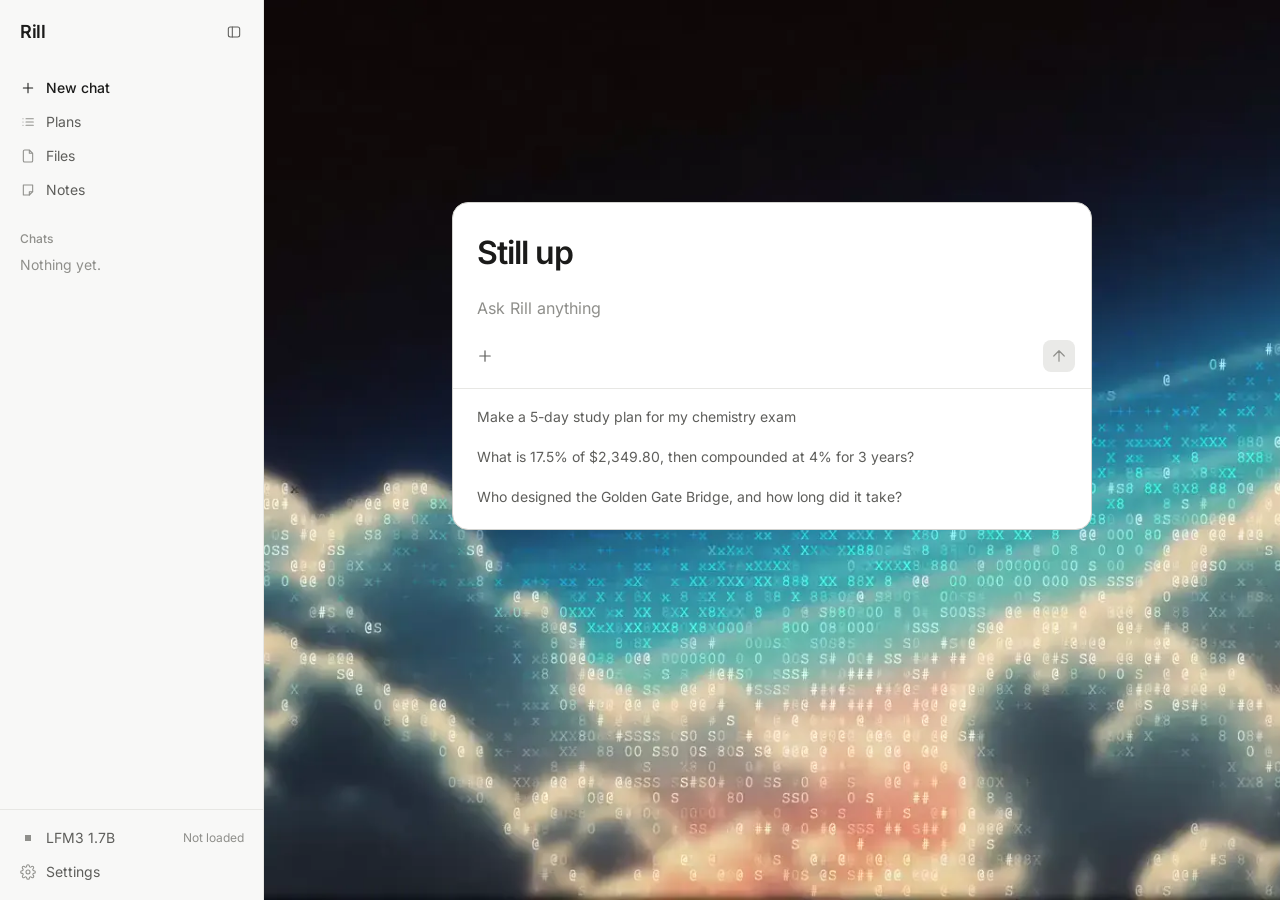
==== commit 09292d0c: "Home clips per theme, Poke-guideline personality, filler guard, bare </think> fix Co-Authored-By: De" ====
--- a/index.html
+++ b/index.html
@@ -3,7 +3,7 @@
 <head>
 <meta charset="utf-8">
 <meta name="viewport" content="width=device-width, initial-scale=1, viewport-fit=cover">
-<meta http-equiv="Content-Security-Policy" content="default-src 'self'; script-src 'self' 'wasm-unsafe-eval'; worker-src 'self' blob:; connect-src 'self' https://huggingface.co https://*.huggingface.co https://*.hf.co https://*.wikipedia.org https://r.jina.ai; img-src 'self' data: blob:; style-src 'self'; font-src 'self'; frame-src 'self'; media-src 'none'; object-src 'none'; base-uri 'self'; form-action 'none'; require-trusted-types-for 'script'; trusted-types default">
+<meta http-equiv="Content-Security-Policy" content="default-src 'self'; script-src 'self' 'wasm-unsafe-eval'; worker-src 'self' blob:; connect-src 'self' https://huggingface.co https://*.huggingface.co https://*.hf.co https://*.wikipedia.org https://r.jina.ai; img-src 'self' data: blob:; style-src 'self'; font-src 'self'; frame-src 'self'; media-src 'self'; object-src 'none'; base-uri 'self'; form-action 'none'; require-trusted-types-for 'script'; trusted-types default">
 <meta name="referrer" content="strict-origin-when-cross-origin">
 <meta name="color-scheme" content="light dark">
 <meta name="theme-color" content="#ffffff">
@@ -40,7 +40,7 @@
   <div class="scrim" id="scrim" hidden></div>
 
   <main class="main" id="main">
-    <div class="backdrop" aria-hidden="true"></div>
+    <div class="backdrop" aria-hidden="true"><video id="bgVideo" muted loop playsinline preload="none" tabindex="-1"></video></div>
     <button class="corner corner-left" id="openSidebar" type="button" aria-label="Show sidebar" aria-controls="sidebar"><span class="i i-sidebar" aria-hidden="true"></span></button>
 
     <div class="column">
--- a/css/rill.css
+++ b/css/rill.css
@@ -140,7 +140,10 @@
 
 /* ---------- Main ---------- */
 .main { position: relative; min-width: 0; height: 100dvh; container-type: inline-size; overflow: hidden; }
-.backdrop { position: absolute; inset: 0; background: #1041bc url('../assets/backdrop.webp') center 62% / cover no-repeat; pointer-events: none; transition: opacity var(--med) var(--ease); }
+.backdrop { position: absolute; inset: 0; background: #0a0e1c url('../assets/home-light.webp') center / cover no-repeat; pointer-events: none; transition: opacity var(--med) var(--ease); }
+:root[data-theme="dark"] .backdrop { --bg-x: 100%; background-color: #05060c; background-image: url('../assets/home-dark.webp'); background-position: 100% 50%; } /* keep the lighthouse in frame */
+.backdrop video { display: block; width: 100%; height: 100%; object-fit: cover; object-position: var(--bg-x, 50%) 50%; opacity: 0; transition: opacity var(--med) var(--ease); }
+.backdrop video.playing { opacity: 1; }
 body.focus .backdrop { opacity: 0; }
 .corner { position: absolute; top: 16px; z-index: 3; display: grid; place-items: center; width: 32px; height: 32px; border-radius: 8px; background: var(--bg); border: 1px solid var(--line); color: var(--muted); transition: color var(--fast), border-color var(--fast), opacity var(--med), visibility var(--med); }
 .corner:hover { color: var(--text); border-color: var(--line-strong); }
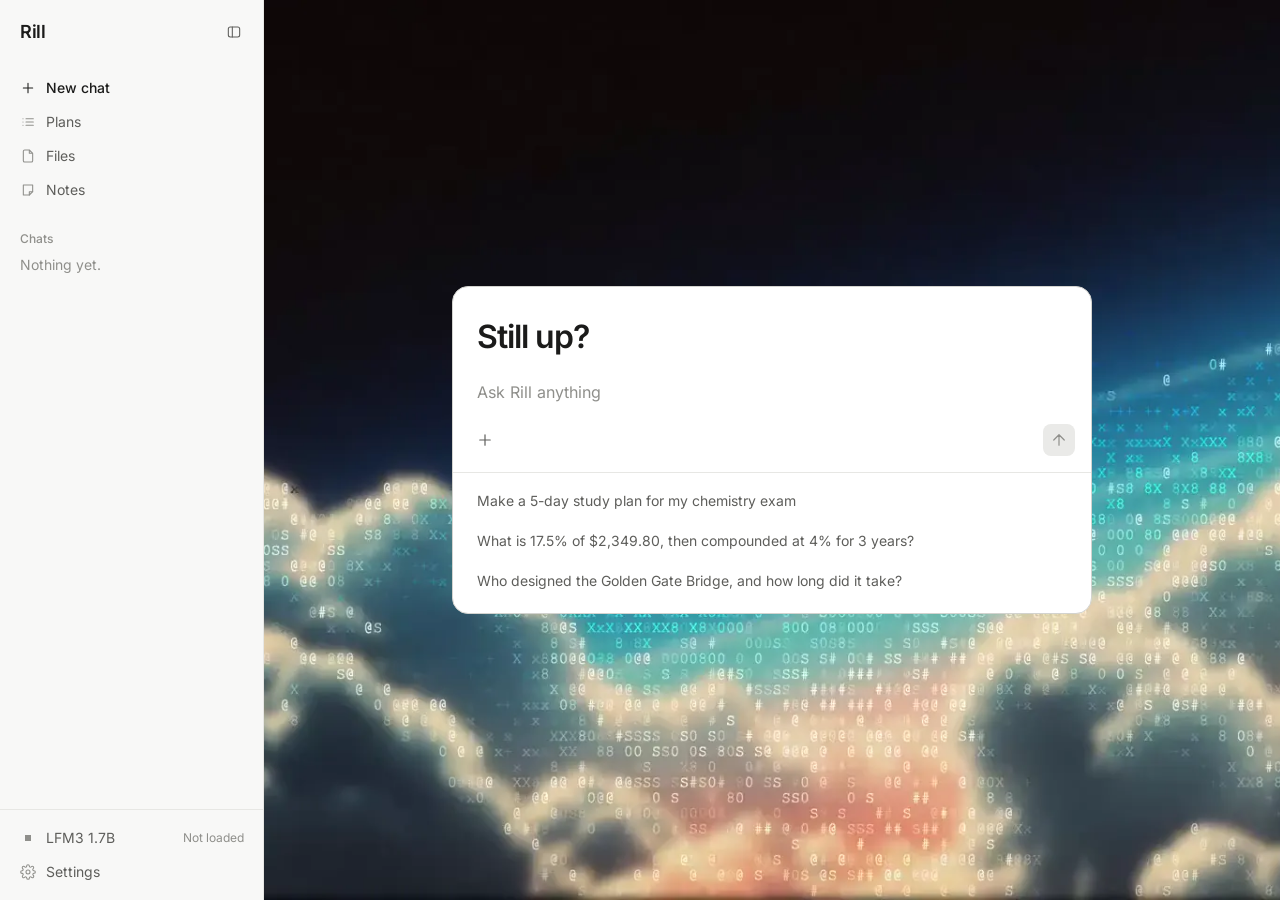
==== commit f08f7a47: "Update index.html" ====
--- a/index.html
+++ b/index.html
@@ -7,7 +7,7 @@
 <meta name="referrer" content="strict-origin-when-cross-origin">
 <meta name="color-scheme" content="light dark">
 <meta name="theme-color" content="#ffffff">
-<meta name="description" content="Rill — a calm, private AI agent that runs entirely in your browser on WebGPU.">
+<meta name="description" content="A web based local assistant for everyday tasks and conversation">
 <title>Rill</title>
 <link rel="icon" href="data:,">
 <link rel="preload" href="assets/fonts/inter-latin-wght-normal.woff2" as="font" type="font/woff2" crossorigin>
--- a/css/rill.css
+++ b/css/rill.css
@@ -85,6 +85,7 @@
 .i-sidebar { --m: url("data:image/svg+xml,%3Csvg xmlns='http://www.w3.org/2000/svg' viewBox='0 0 24 24' fill='none' stroke='black' stroke-width='1.6' stroke-linecap='round' stroke-linejoin='round'%3E%3Crect x='3.5' y='4.5' width='17' height='15' rx='3'/%3E%3Cpath d='M9.5 4.5v15'/%3E%3C/svg%3E"); }
 .i-list { --m: url("data:image/svg+xml,%3Csvg xmlns='http://www.w3.org/2000/svg' viewBox='0 0 24 24' fill='none' stroke='black' stroke-width='1.6' stroke-linecap='round' stroke-linejoin='round'%3E%3Cpath d='M9 7h11M9 12h11M9 17h11M4.5 7h.01M4.5 12h.01M4.5 17h.01'/%3E%3C/svg%3E"); }
 .i-note { --m: url("data:image/svg+xml,%3Csvg xmlns='http://www.w3.org/2000/svg' viewBox='0 0 24 24' fill='none' stroke='black' stroke-width='1.6' stroke-linecap='round' stroke-linejoin='round'%3E%3Cpath d='M5 4.5h14v10l-5 5H5z'/%3E%3Cpath d='M14 19.5v-5h5'/%3E%3C/svg%3E"); }
+.i-copy { --m: url("data:image/svg+xml,%3Csvg xmlns='http://www.w3.org/2000/svg' viewBox='0 0 24 24' fill='none' stroke='black' stroke-width='1.6' stroke-linejoin='round'%3E%3Crect x='8.5' y='8.5' width='11' height='11' rx='2.5'/%3E%3Cpath d='M15.5 5.5v-.5a2 2 0 0 0-2-2h-8.5a2 2 0 0 0-2 2v8.5a2 2 0 0 0 2 2h.5'/%3E%3C/svg%3E"); }
 
 /* ---------- Shell ---------- */
 .shell { display: grid; grid-template-columns: var(--sidebar) minmax(0, 1fr) 0; height: 100dvh; transition: grid-template-columns var(--med) var(--ease); }
@@ -158,9 +159,9 @@
 .composer-wrap { flex: none; padding: 0 48px 24px; }
 
 /* Home: one block. The greeting is the only large text on the page. */
-body:not(.focus) .column { justify-content: center; padding-bottom: 16vh; }
+body:not(.focus) .column { justify-content: center; }
 body:not(.focus) .thread { display: none; }
-body:not(.focus) .composer-wrap { width: min(100%, 688px); margin-inline: auto; padding-inline: 24px; }
+body:not(.focus) .composer-wrap { width: min(100%, 688px); margin-inline: auto; padding: 0 24px; }
 .greeting { padding: 32px 24px 8px; }
 body.focus .greeting { display: none; }
 .welcome { animation: fade var(--med) var(--ease) both; }
@@ -170,12 +171,9 @@
 .model-line .sq { margin: 0 2px 0 0; }
 .model-line b { font-weight: 500; color: var(--text); }
 .model-line .dim { font-size: var(--t-meta); color: var(--faint); font-variant-numeric: tabular-nums; }
-.model-line .progress { flex-basis: 100%; max-width: 320px; }
 .model-line.warn .sq { background: var(--danger); }
 .link { color: var(--text); font-weight: 500; text-decoration: underline; text-decoration-color: var(--faint); text-underline-offset: 3px; transition: text-decoration-color var(--fast); }
 .link:hover { text-decoration-color: currentColor; }
-.progress { height: 2px; background: var(--line); overflow: hidden; }
-.progress i { display: block; height: 100%; width: var(--p, 0%); background: var(--accent); transition: width var(--med) linear; }
 
 /* ---------- Composer ---------- */
 .composer { display: flex; flex-direction: column; background: var(--bg); border: 1px solid var(--line); border-radius: 16px; transition: border-color var(--fast); }
@@ -183,7 +181,7 @@
 .composer textarea { display: block; width: 100%; min-height: 48px; max-height: 224px; padding: 16px 16px 4px; background: none; border: 0; outline: 0; resize: none; font-size: var(--t-read); line-height: 1.5; }
 body:not(.focus) .composer textarea { padding: 16px 24px 8px; min-height: 56px; }
 .composer textarea::placeholder { color: var(--faint); }
-.composer-bar { display: flex; align-items: center; gap: 8px; padding: 4px 8px 8px; }
+.composer-bar { display: flex; align-items: center; gap: 8px; padding: 4px 12px 12px; }
 body:not(.focus) .composer-bar { padding: 4px 16px 16px; }
 .composer-bar .i { width: 18px; height: 18px; }
 .composer-note { color: var(--faint); font-size: var(--t-meta); font-variant-numeric: tabular-nums; }
@@ -214,17 +212,33 @@
 .msg-assistant { min-width: 0; }
 .msg-assistant:has(.body:empty):not(:has(.thinking:not([hidden]))) { display: none; }
 .msg-assistant { position: relative; }
-.msg-meta { position: absolute; top: 100%; left: 0; display: flex; gap: 12px; height: 20px; margin-top: 2px; font-size: var(--t-meta); color: var(--faint); font-variant-numeric: tabular-nums; opacity: 0; transition: opacity var(--fast); }
-.msg-assistant:hover .msg-meta, .msg-assistant:focus-within .msg-meta, .msg-assistant:last-child .msg-meta { opacity: 1; }
-.msg-assistant:last-child { margin-bottom: 16px; }
+.msg-meta { position: absolute; top: 100%; left: -6px; display: flex; align-items: center; gap: 8px; height: 28px; margin-top: 2px; font-size: var(--t-meta); color: var(--faint); }
+.msg-assistant:last-child { margin-bottom: 24px; }
+/* Keep the copy row clear of whatever follows (tool rows pull up by 12px). */
+.msg-assistant:has(> .msg-meta:not(:empty)):not(:last-child) { margin-bottom: 8px; }
+.msg-assistant:has(> .msg-meta:not(:empty)) + .tool { margin-top: 0; }
 .msg-meta:empty { display: none; }
-.msg-meta button { color: var(--muted); transition: color var(--fast); }
-.msg-meta button:hover { color: var(--text); }
+/* Copy stays out of the way until the reply is hovered or focused. */
+.copy-btn { display: grid; place-items: center; width: 28px; height: 28px; border-radius: 6px; color: var(--faint); opacity: 0; transition: opacity var(--fast), color var(--fast), background var(--fast); }
+.copy-btn .i { width: 15px; height: 15px; }
+.copy-btn:hover { color: var(--text); background: var(--hover); }
+.copy-btn.done { color: var(--text); }
+.msg-assistant:hover .copy-btn, .md-pre:hover .copy-btn, .copy-btn:focus-visible, .copy-btn.done { opacity: 1; }
+@media (hover: none) { .copy-btn { opacity: 1; } }
+.caret::after { content: ''; display: inline-block; width: 7px; height: 7px; margin-left: 5px; vertical-align: baseline; background: var(--accent); animation: blink 1.1s var(--ease) infinite; }
 .typing { display: flex; align-items: center; height: 24px; }
-.typing i, .caret::after { display: inline-block; width: 7px; height: 7px; background: var(--accent); animation: blink 1.1s var(--ease) infinite; }
-.caret::after { content: ''; margin-left: 5px; vertical-align: baseline; }
-.prefill { display: flex; align-items: center; gap: 10px; color: var(--muted); height: 24px; }
-.prefill .progress { width: 120px; }
+.prefill { display: flex; align-items: center; gap: 8px; color: var(--muted); height: 24px; }
+.prefill .dim { font-size: var(--t-meta); color: var(--faint); font-variant-numeric: tabular-nums; }
+
+/* ---------- Loading mark: a small eddy (js/ui/rill-loader.js) ---------- */
+.eddy { display: inline-grid; place-items: center; flex: none; width: var(--s); height: var(--s); vertical-align: middle; color: var(--accent); }
+.eddy svg { width: 100%; height: 100%; overflow: visible; }
+.eddy-turn { transform-origin: 12px 12px; animation: eddy-turn 3.2s linear infinite; animation-delay: var(--t-turn, 0ms); }
+.eddy-arm { fill: none; stroke: currentColor; stroke-width: 2.2; stroke-linecap: round; stroke-dasharray: .8 1; animation: eddy-breathe 1.6s var(--ease) infinite; animation-delay: calc(var(--t-beat, 0ms) - var(--i) * 533ms); }
+.eddy-core { fill: currentColor; transform-origin: 12px 12px; animation: eddy-core 1.6s var(--ease) infinite; animation-delay: var(--t-beat, 0ms); }
+@keyframes eddy-turn { to { transform: rotate(360deg); } }
+@keyframes eddy-breathe { 0%, 100% { stroke-dasharray: .28 1; opacity: .55; } 50% { stroke-dasharray: .92 1; opacity: 1; } }
+@keyframes eddy-core { 0%, 100% { transform: scale(1); } 50% { transform: scale(.7); } }
 .thinking { margin-bottom: 8px; color: var(--muted); }
 .thinking summary, .tool summary, .step-result summary { cursor: pointer; list-style: none; }
 .thinking summary::-webkit-details-marker, .tool summary::-webkit-details-marker, .step-result summary::-webkit-details-marker { display: none; }
@@ -238,8 +252,9 @@
 .tool summary:hover { color: var(--text); }
 .tool .ti { display: grid; place-items: center; width: 14px; height: 14px; flex: none; color: var(--faint); }
 .tool .ti .i { width: 13px; height: 13px; }
+.tool .ti .eddy { display: none; }
 .tool.running .ti .i { display: none; }
-.tool.running .ti::before { content: ''; width: 6px; height: 6px; background: var(--accent); animation: blink 1.1s var(--ease) infinite; }
+.tool.running .ti .eddy { display: inline-grid; }
 .tool.error .ti { color: var(--danger); }
 .tool-label { flex: none; }
 .tool-arg { min-width: 0; overflow: hidden; text-overflow: ellipsis; white-space: nowrap; font: var(--t-meta) var(--mono); color: var(--faint); }
@@ -291,7 +306,7 @@
 .step-dot { display: grid; place-items: center; width: 16px; height: 20px; color: var(--faint); }
 .step-dot .i { display: none; width: 13px; height: 13px; }
 .step-dot::before { content: ''; width: 6px; height: 6px; border: 1px solid var(--faint); }
-.step.active .step-dot::before { background: var(--accent); border-color: var(--accent); animation: blink 1.1s var(--ease) infinite; }
+.step.active .step-dot::before { display: none; }
 .step.done .step-dot::before { display: none; }
 .step.done .step-dot .i { display: block; animation: pop var(--med) var(--ease); }
 .step-text .t { transition: color var(--med); }
@@ -334,8 +349,7 @@
 .md-code { font: .86em var(--mono); padding: 1px 5px; background: var(--surface); border-radius: 4px; }
 .md-pre { margin: 0 0 .9em; border: 1px solid var(--line); border-radius: 8px; overflow: hidden; }
 .md-pre-bar { display: flex; justify-content: space-between; padding: 8px 12px; font-size: var(--t-meta); color: var(--faint); border-bottom: 1px solid var(--line); }
-.md-copy { color: var(--muted); transition: color var(--fast); }
-.md-copy:hover { color: var(--text); }
+.md-pre-bar { align-items: center; padding: 4px 4px 4px 12px; }
 .md-pre pre { margin: 0; padding: 12px; overflow-x: auto; font: 13px/1.55 var(--mono); }
 .md blockquote { margin: 0 0 .75em; padding-left: 12px; border-left: 2px solid var(--line-strong); color: var(--muted); }
 .md hr { border: 0; border-top: 1px solid var(--line); margin: 1.2em 0; }
@@ -404,8 +418,7 @@
   body:not(.focus) .composer-bar { padding-inline: 12px; }
   .starters { padding-inline: 8px; }
   .plan-card { padding: 16px; }
-  body:not(.focus) .column { padding-bottom: 12vh; }
-  body:not(.focus) .composer-wrap { padding-inline: 12px; }
+  body:not(.focus) .composer-wrap { padding: 0 12px; }
   .msg-user { max-width: 90%; }
 }
 
